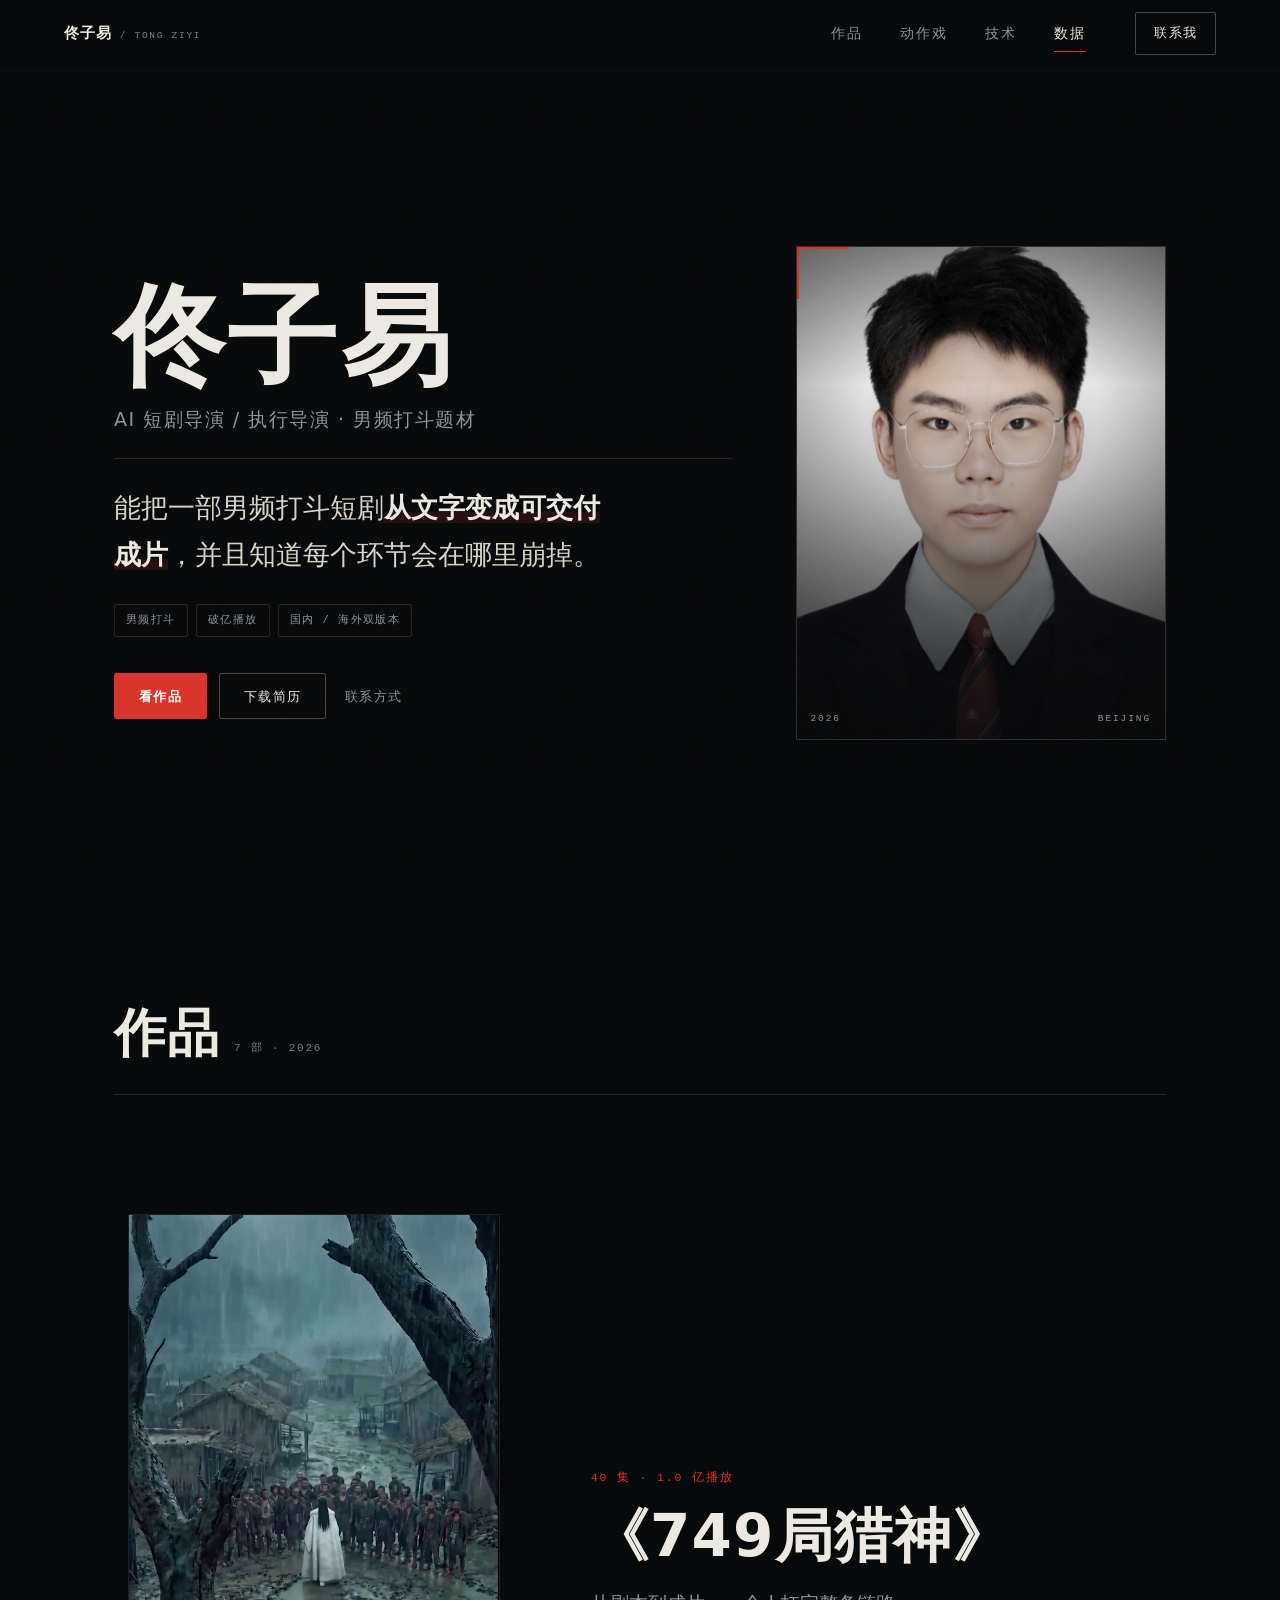
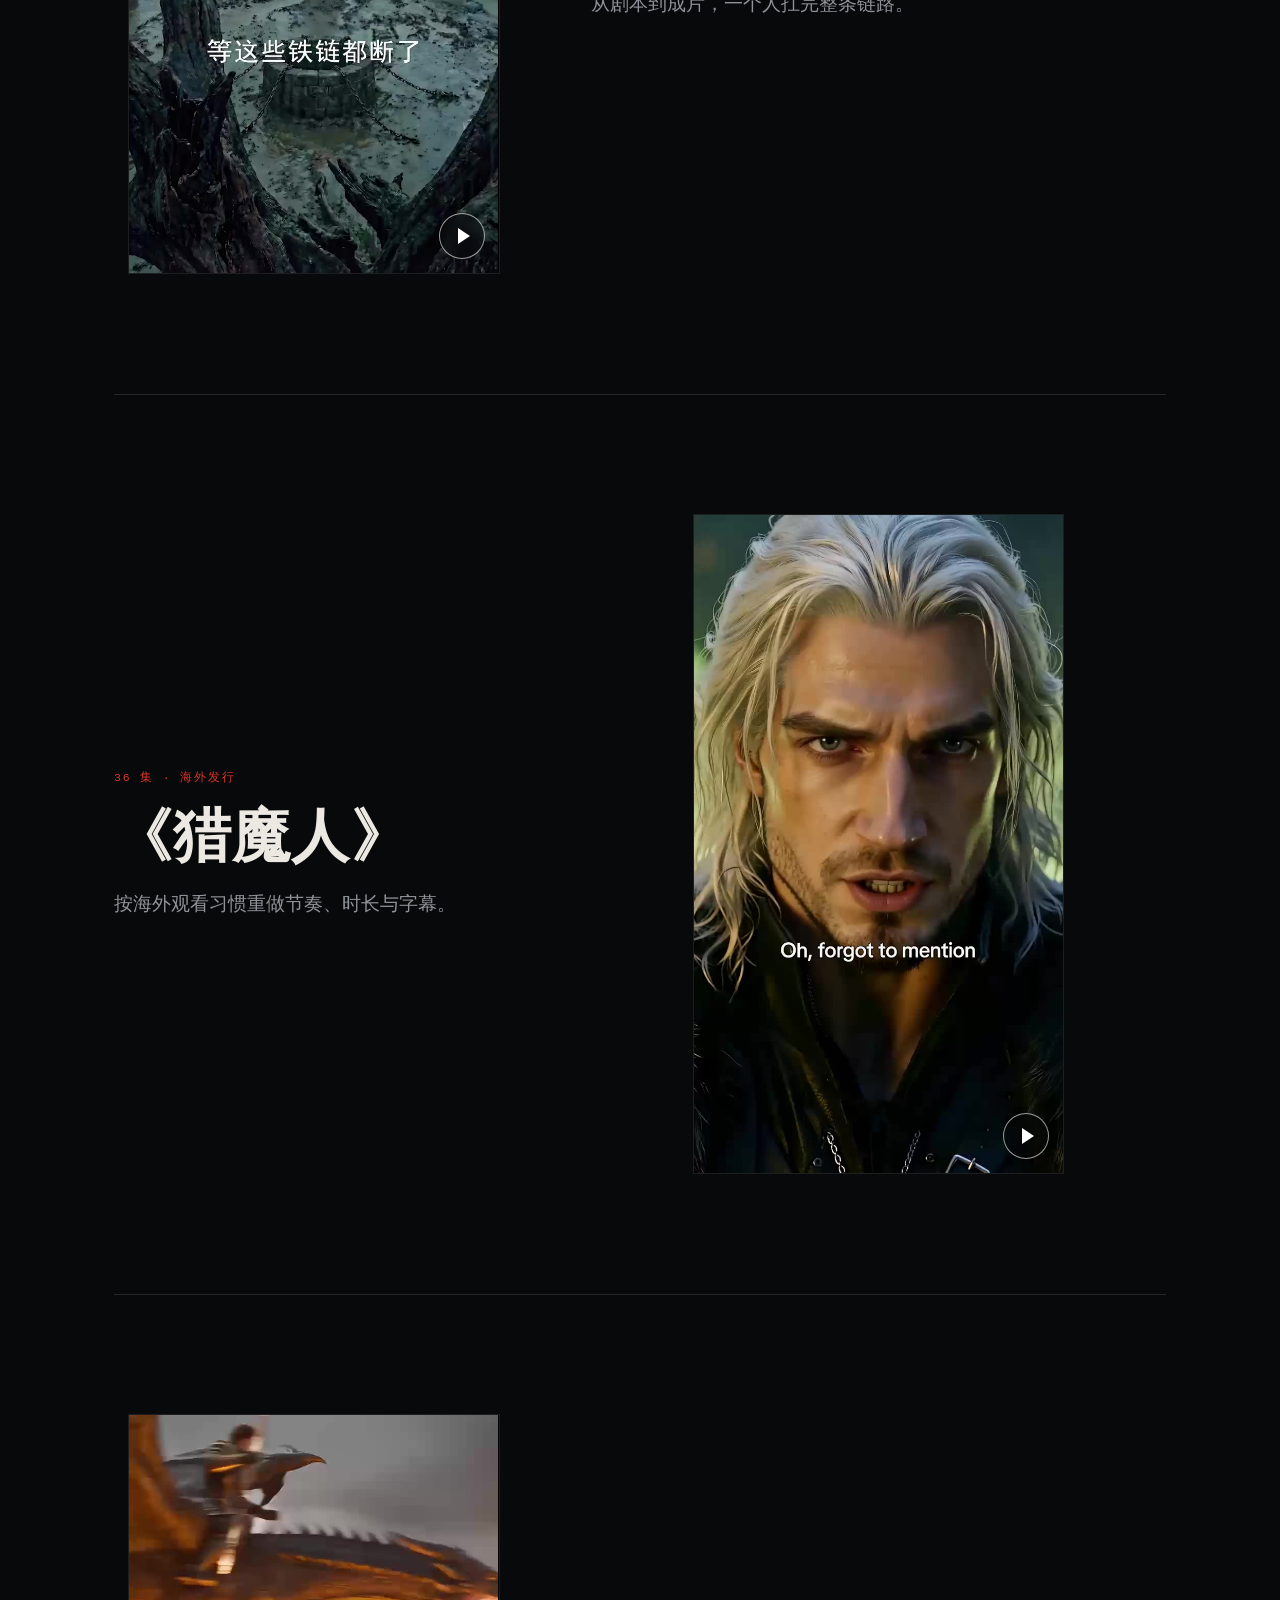
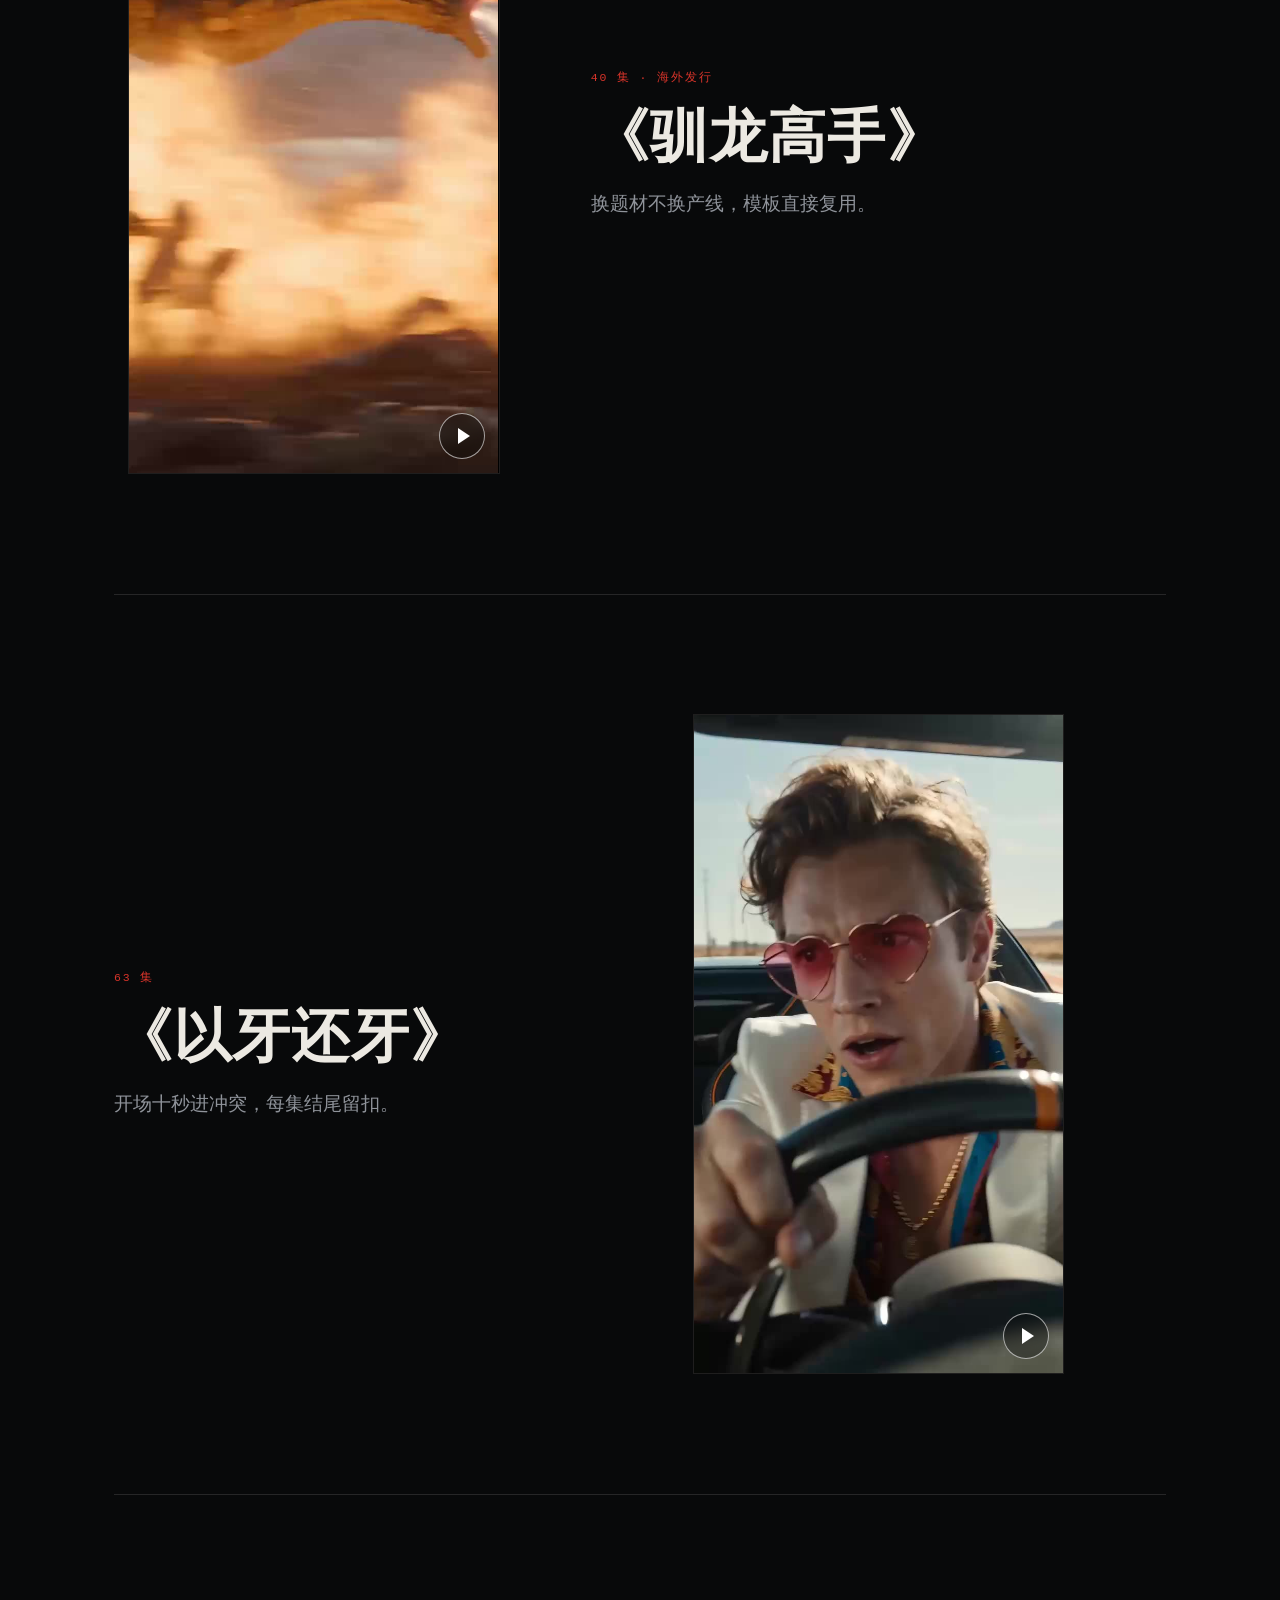
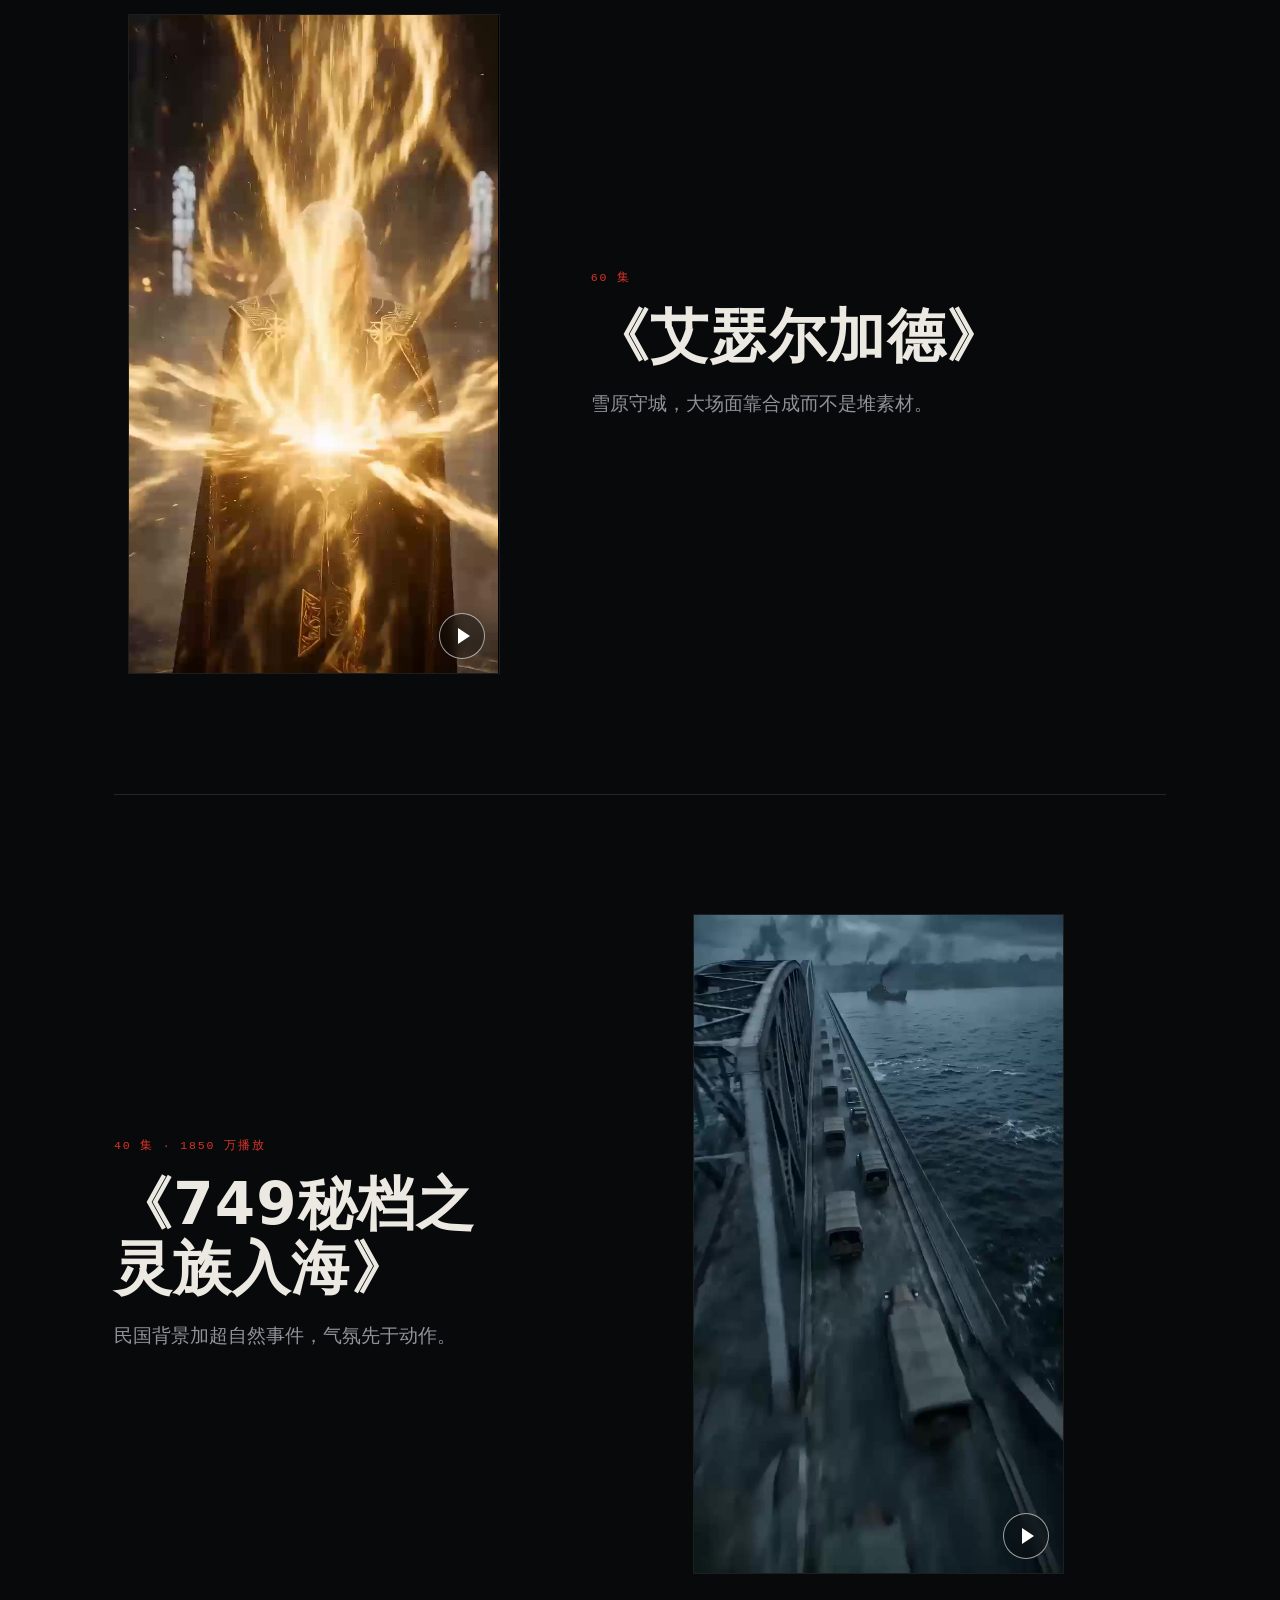
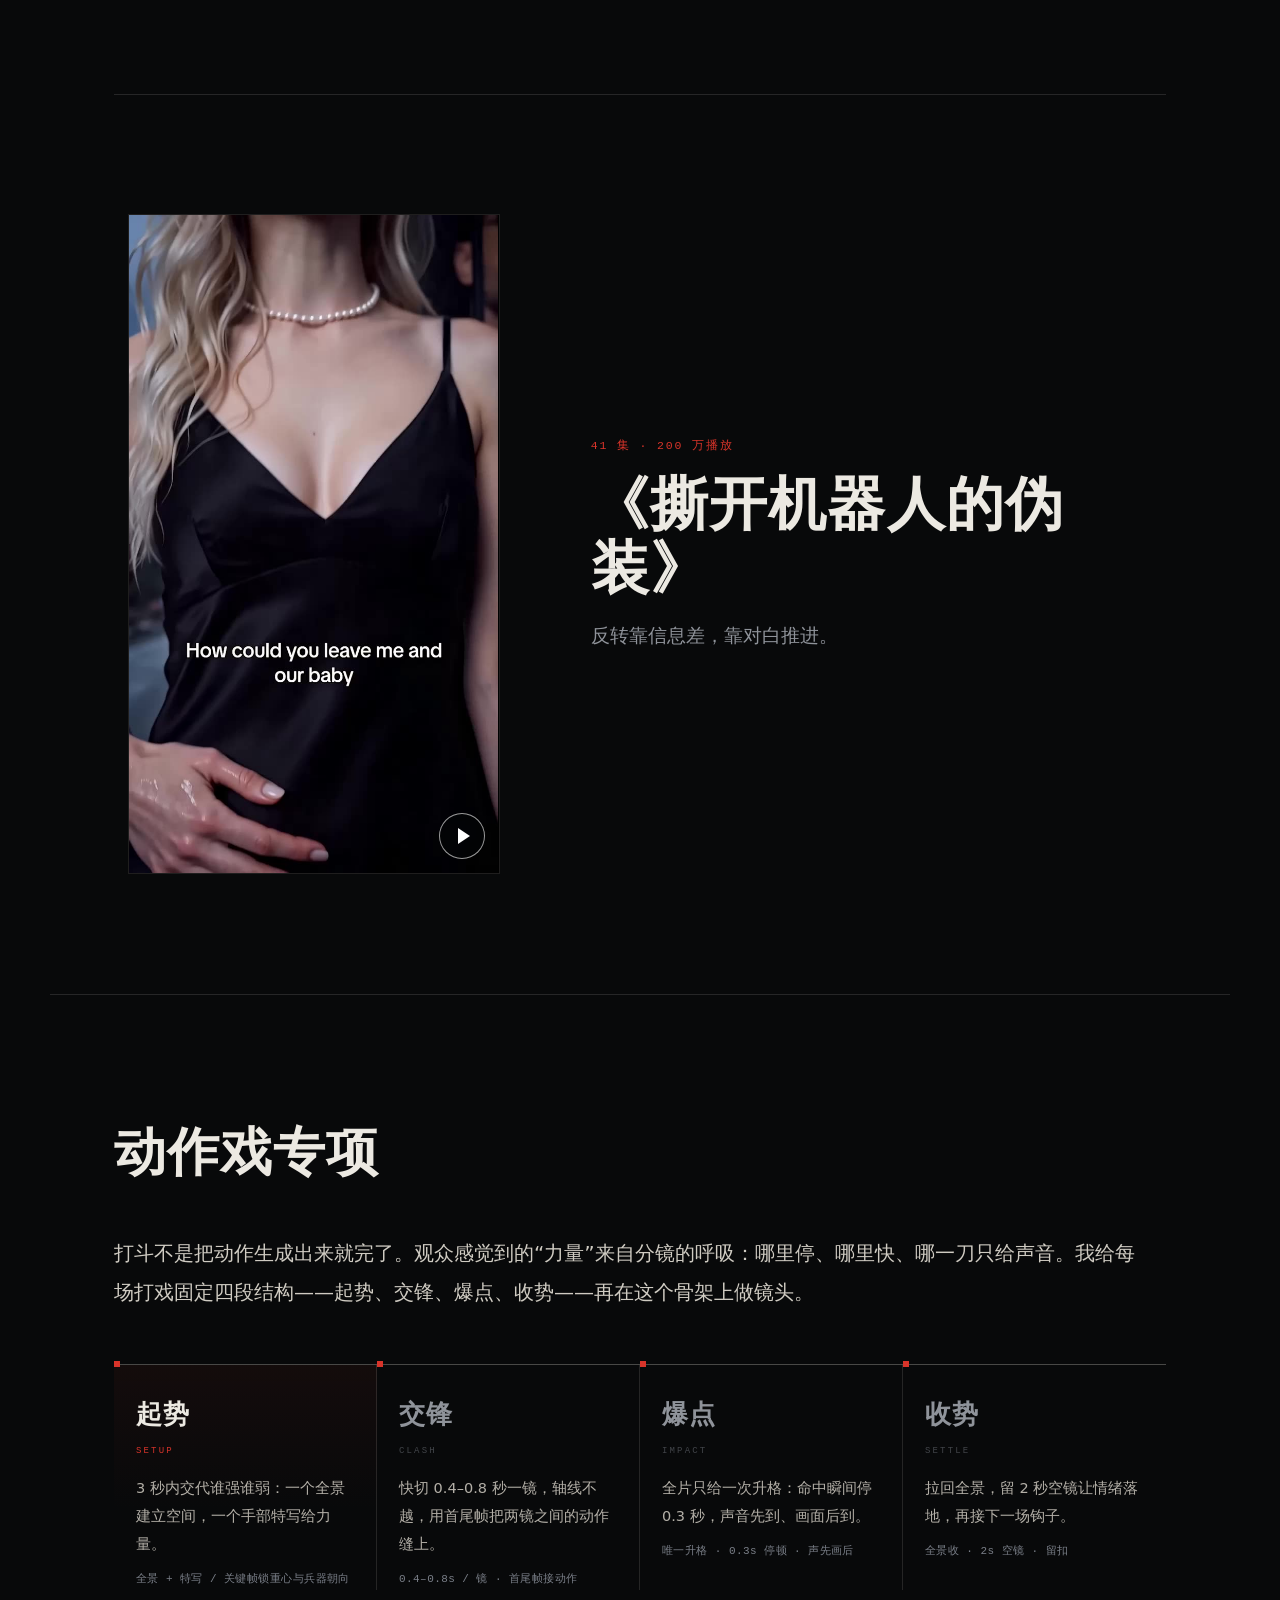
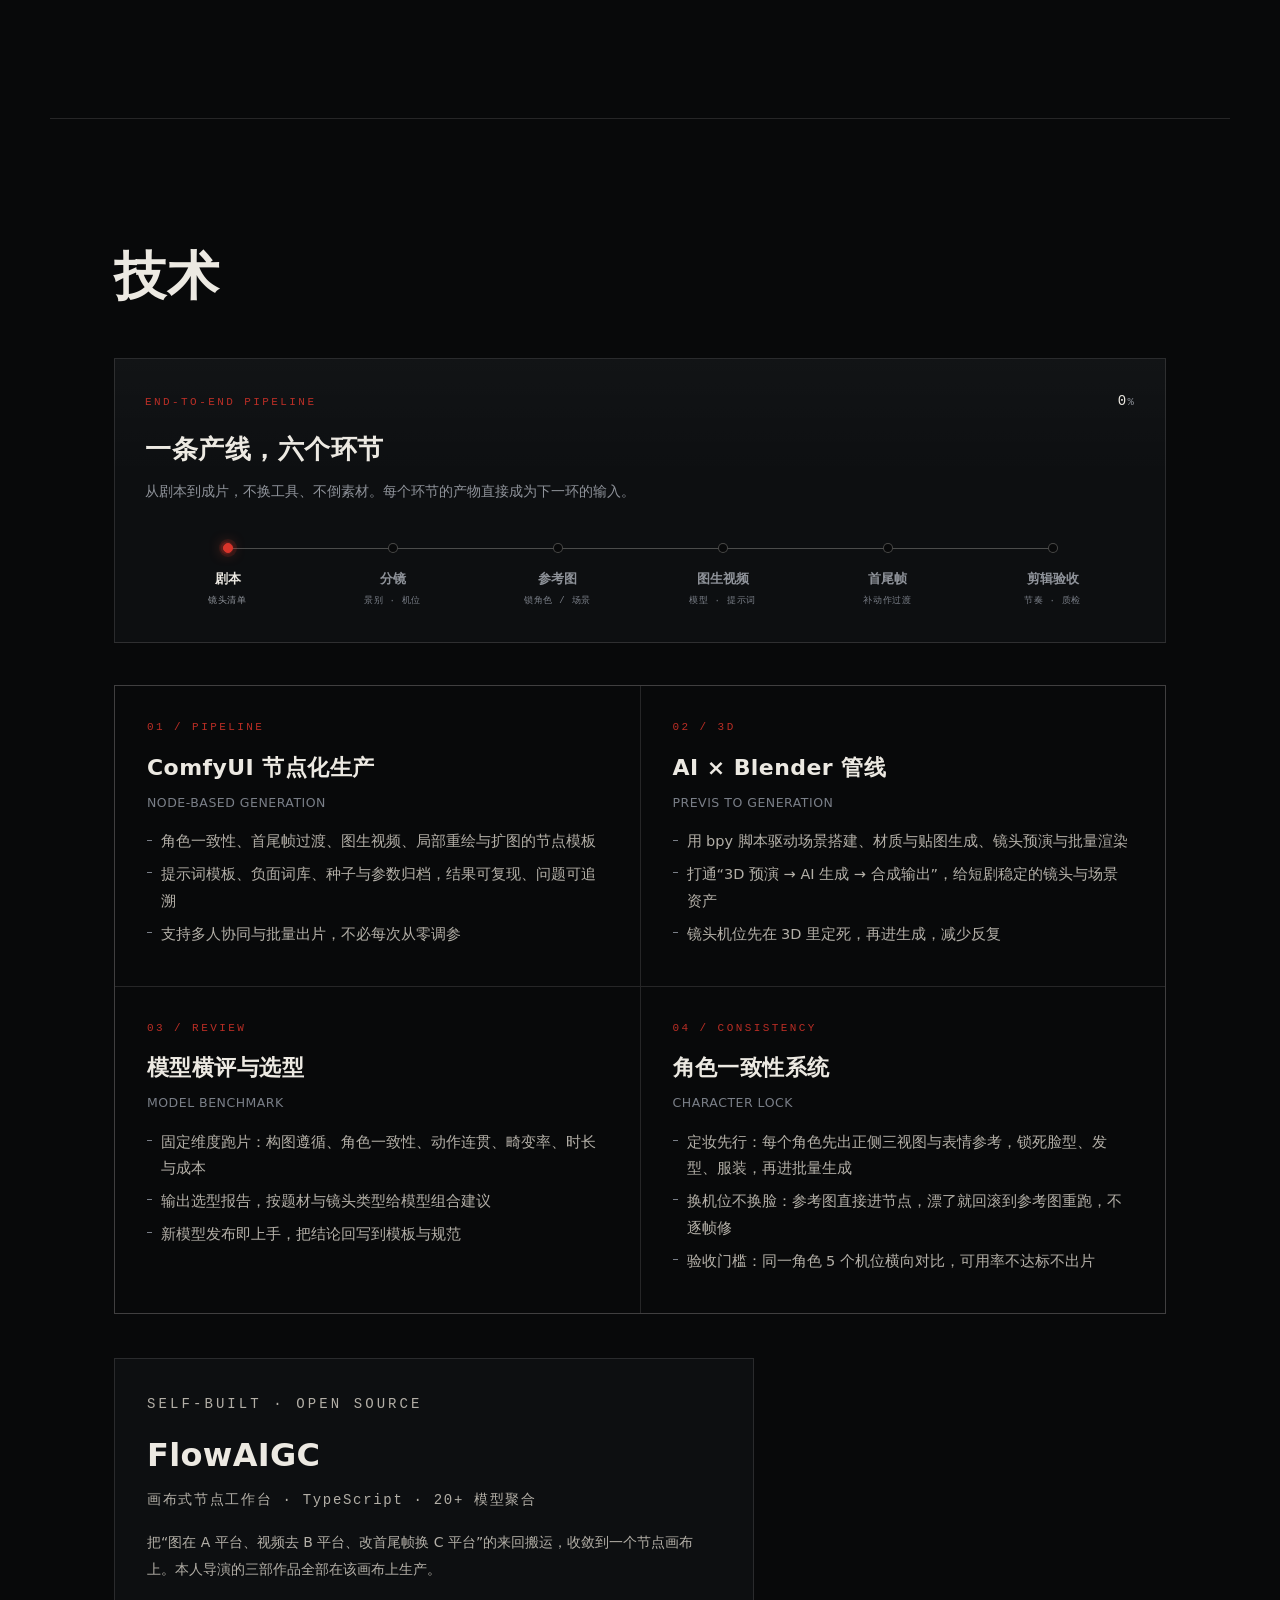
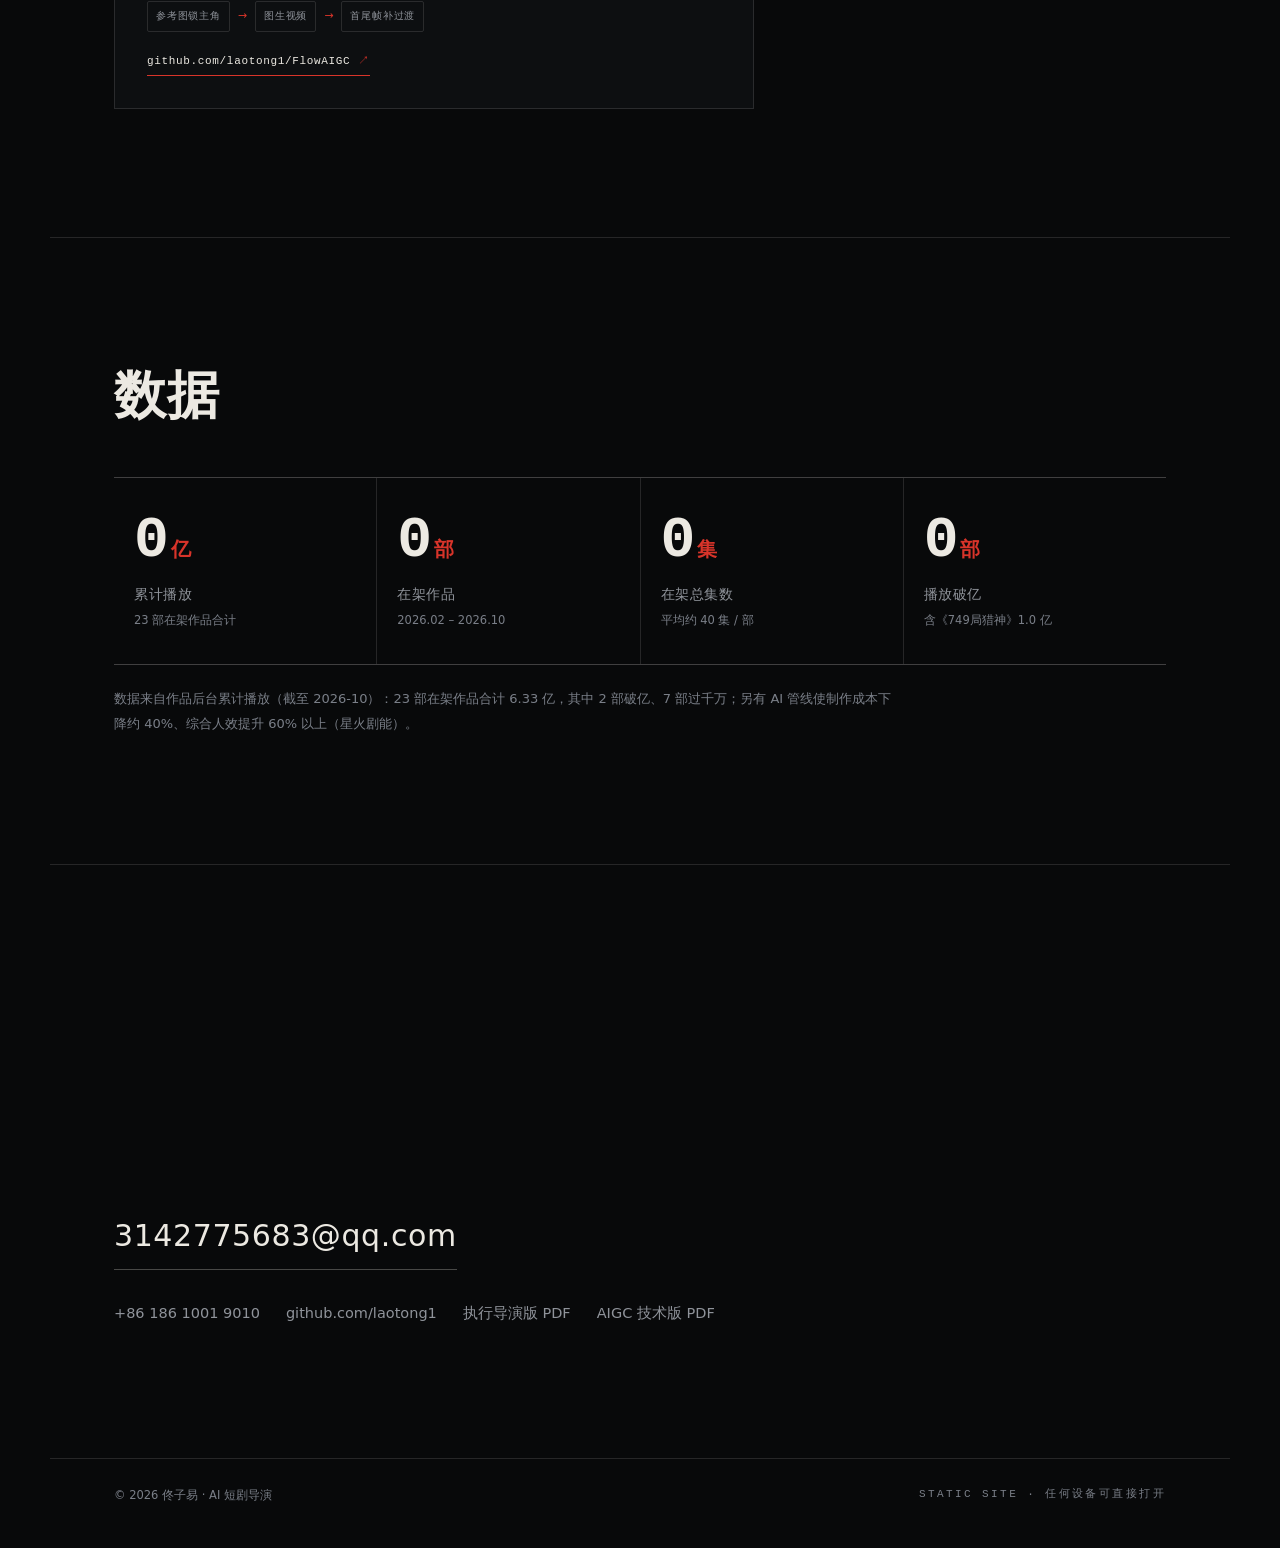
==== index.html @ 8f7dde88 "design: 作品改为一屏一段（进入才播预览），去掉编号/英文标/横评表" ====
<!doctype html>
<html lang="zh-CN">
<head>
<meta charset="utf-8">
<meta name="viewport" content="width=device-width, initial-scale=1">
<title>佟子易 · AI 短剧导演｜《749局猎神》破亿</title>
<meta name="description" content="佟子易，AI 短剧导演 / 执行导演。导演作品《749局猎神》累计播放 1.0 亿+，在架 7 部短剧；从剧本拆解、分镜设计到成片交付全流程独立负责，国内与海外双版本并行。">
<meta name="author" content="佟子易">
<meta name="theme-color" content="#08090a">
<!-- 部署后把下面两条的域名换成你的真实网址，微信/飞书里转发才会有缩略图 -->
<meta property="og:type" content="website">
<meta property="og:title" content="佟子易 · AI 短剧导演｜《749局猎神》破亿">
<meta property="og:description" content="男频打斗 AI 短剧，从文字到可交付成片的全流程导演。单部累计播放 1.0 亿+。">
<meta property="og:image" content="assets/img/portrait.jpg">
<link rel="icon" href="data:image/svg+xml,%3Csvg xmlns='http://www.w3.org/2000/svg' viewBox='0 0 64 64'%3E%3Crect width='64' height='64' fill='%2308090a'/%3E%3Crect x='6.5' y='6.5' width='51' height='51' fill='none' stroke='%23d8342a' stroke-width='2'/%3E%3Ctext x='32' y='44' font-family='sans-serif' font-size='30' font-weight='700' fill='%23ece9e2' text-anchor='middle'%3E佟%3C/text%3E%3C/svg%3E">
<script>
/* 先标记 js / motion：CSS 据此决定初始隐藏，避免首帧闪一下再收起。
   3 秒兜底：如果主脚本异常，移除标记让内容直接可见，绝不白屏。 */
(function () {
  var d = document.documentElement;
  d.classList.add("js");
  if (!window.matchMedia("(prefers-reduced-motion: reduce)").matches) d.classList.add("motion");
  setTimeout(function () {
    if (!window.__PORTFOLIO_READY) d.classList.remove("js", "motion");
  }, 3000);
})();
</script>
<link rel="stylesheet" href="assets/css/style.css">
</head>
<body>
<a class="skip" href="#works">跳到作品</a>
<div class="grain" aria-hidden="true"></div>
<div class="scrollbar" id="scrollbar" aria-hidden="true"></div>

<header class="nav" id="nav">
  <a class="brand" href="#top"><b>佟子易</b><span>/ TONG ZIYI</span></a>
  <nav class="nav-links" aria-label="主导航">
    <a href="#works">作品</a>
    <a href="#action">动作戏</a>
    <a href="#tech">技术</a>
    <a href="#numbers">数据</a>
  </nav>
  <a class="nav-cta" href="#contact">联系我</a>
</header>

<main id="top">

  <!-- ================= 01 HERO ================= -->
  <section class="hero">
    <div class="hero-inner">
      <div class="hero-copy">
        <h1 class="hero-name" data-reveal="chars">佟子易</h1>
        <p class="hero-role" data-reveal id="heroRole">AI 短剧导演 / 执行导演</p>
        <p class="hero-tag" data-reveal id="heroTagline"></p>
        <div class="hero-meta" id="heroMeta" data-reveal></div>
        <div class="hero-actions" data-reveal>
          <a class="btn btn-primary" href="#works">看作品</a>
          <a class="btn" id="resumeBtn" href="#" download>下载简历</a>
          <a class="btn btn-ghost" href="#contact">联系方式</a>
        </div>
      </div>
      <figure class="hero-portrait" data-reveal>
        <img src="assets/img/portrait.jpg" alt="佟子易 肖像" width="1730" height="2423" fetchpriority="high" decoding="async">
        <figcaption class="portrait-cap"><span>2026</span><span>BEIJING</span></figcaption>
      </figure>
    </div>
  </section>

  <!-- ================= 02 代表作 ================= -->
  <section class="works" id="works">
    <div class="works-head">
      <h2>作品</h2>
      <span>7 部 · 2026</span>
    </div>
    <div id="worksList"></div>
  </section>

  <!-- ================= 03 动作戏 ================= -->
  <section class="sec" id="action">
    <div class="sec-head" data-reveal>
      <h2>动作戏专项</h2>
    </div>
    <p class="lead" id="actionIntro" data-reveal></p>
    <div class="timeline" id="actionSteps"></div>
  </section>

  <!-- ================= 04 技术 ================= -->
  <section class="sec" id="tech">
    <div class="sec-head" data-reveal>
      <h2>技术</h2>
    </div>

    <!-- 产线：滚动驱动的六个环节 -->
    <div class="pipe" id="pipe" data-reveal>
      <div class="pipe-top">
        <p class="mono-label" id="pipeLabel">END-TO-END PIPELINE</p>
        <p class="pipe-readout" aria-hidden="true"><span id="pipeReadout">0</span>%</p>
      </div>
      <h3 class="pipe-title" id="pipeTitle"></h3>
      <p class="pipe-desc" id="pipeDesc"></p>
      <div class="pipe-track">
        <div class="pipe-rail" aria-hidden="true">
          <span class="pipe-fill" id="pipeFill"></span>
          <span class="pipe-head" id="pipeHead"></span>
        </div>
        <ol class="pipe-nodes" id="pipeNodes"></ol>
      </div>
    </div>

    <div class="tech-grid" id="techGrid"></div>

    <div class="tech-extra">
      <article class="flow-card" id="flowCard" data-reveal>
        <p class="mono-label">SELF-BUILT · OPEN SOURCE</p>
        <h3>FlowAIGC</h3>
        <p class="flow-sub">画布式节点工作台 · TypeScript · 20+ 模型聚合</p>
        <p>把“图在 A 平台、视频去 B 平台、改首尾帧换 C 平台”的来回搬运，收敛到一个节点画布上。本人导演的三部作品全部在该画布上生产。</p>
        <p class="flow-path"><span>参考图锁主角</span><i>→</i><span>图生视频</span><i>→</i><span>首尾帧补过渡</span></p>
        <a class="flow-link" id="flowLink" href="https://github.com/laotong1/FlowAIGC" target="_blank" rel="noopener">github.com/laotong1/FlowAIGC <span>↗</span></a>
      </article>

    </div>
  </section>

  <!-- ================= 05 数据 ================= -->
  <section class="sec sec-stats" id="numbers">
    <div class="sec-head" data-reveal>
      <h2>数据</h2>
    </div>
    <div class="stats" id="stats"></div>
    <p class="note" id="statsNote" data-reveal></p>
  </section>

  <!-- ================= 06 联系 ================= -->
  <section class="sec contact" id="contact">
    <h2 class="contact-h" data-reveal="clip">下一部戏，<br>从一条消息开始。</h2>
    <a class="mail" id="mailLink" href="#" data-reveal></a>
    <div class="contact-links" id="contactLinks" data-reveal></div>
  </section>
</main>

<footer class="footer">
  <p>© 2026 佟子易 · AI 短剧导演</p>
  <p class="mono-label">STATIC SITE · 任何设备可直接打开</p>
</footer>

<button class="to-top" id="toTop" type="button" aria-label="回到顶部">
  <svg viewBox="0 0 24 24" width="16" height="16" aria-hidden="true"><path d="M12 19V5M5 12l7-7 7 7" fill="none" stroke="currentColor" stroke-width="1.6" stroke-linecap="square"/></svg>
</button>

<div class="lightbox" id="lightbox" hidden role="dialog" aria-modal="true" aria-label="作品剧照">
  <button class="lb-close" id="lbClose" aria-label="关闭">✕</button>
  <figure><img id="lbImg" alt=""><figcaption id="lbCap"></figcaption></figure>
</div>

<div class="toast" id="toast" role="status" aria-live="polite"></div>

<noscript><p class="noscript">请开启 JavaScript 查看完整作品集，或直接下载简历：<a href="assets/pdf/resume-director.pdf">执行导演版</a> · <a href="assets/pdf/resume-aigc.pdf">AIGC 技术版</a></p></noscript>

<script src="assets/js/content.js"></script>
<script src="assets/js/main.js"></script>
<script src="assets/js/motion.js"></script>
</body>
</html>
---- assets/css/style.css ----
/* =========================================================
/* 佟子易 · 作品集 · 纯静态：无外部字体与脚本请求 */

:root{
  --bg:#08090a;
  --bg2:#0d0f11;
  --panel:#111316;
  --fg:#ece9e2;
  --muted:#8f939a;
  --dim:#7a7f88;
  --red:#d8342a;
  --red-soft:rgba(216,52,42,.14);
  --line:rgba(236,233,226,.13);
  --line-strong:rgba(236,233,226,.28);
  --maxw:1180px;
  --pad:clamp(20px,5vw,64px);
  --navh:68px;
  --font:"PingFang SC","Hiragino Sans GB","Microsoft YaHei UI","Microsoft YaHei","Noto Sans SC",system-ui,-apple-system,"Segoe UI",sans-serif;
  --mono:"SF Mono",ui-monospace,"JetBrains Mono","Cascadia Mono",Consolas,monospace;
  --ease:cubic-bezier(.22,.68,.18,1);
}

*,*::before,*::after{box-sizing:border-box}
html{scroll-behavior:smooth;-webkit-text-size-adjust:100%}
body{
  margin:0;background:var(--bg);color:var(--fg);
  font-family:var(--font);font-size:16px;line-height:1.75;
  -webkit-font-smoothing:antialiased;overflow-x:hidden;
}
img{max-width:100%;display:block}
a{color:inherit;text-decoration:none}
h1,h2,h3,p,figure,blockquote{margin:0}
ul,ol{margin:0;padding:0;list-style:none}
::selection{background:var(--red);color:#fff}
:focus-visible{outline:2px solid var(--red);outline-offset:3px}

.skip{position:absolute;left:-9999px;top:0;background:var(--red);color:#fff;padding:10px 16px;z-index:200}
.skip:focus{left:8px;top:8px}
main [id]{scroll-margin-top:calc(var(--navh) + 18px)}

.mono-label{
  font-family:var(--mono);font-size:10.5px;letter-spacing:.22em;
  text-transform:uppercase;color:var(--dim);
}

/* 胶片颗粒 */
.grain{
  position:fixed;inset:0;z-index:1;pointer-events:none;opacity:.045;
  background-image:url("data:image/svg+xml,%3Csvg xmlns='http://www.w3.org/2000/svg' width='160' height='160'%3E%3Cfilter id='n'%3E%3CfeTurbulence type='fractalNoise' baseFrequency='.9' numOctaves='3'/%3E%3C/filter%3E%3Crect width='160' height='160' filter='url(%23n)'/%3E%3C/svg%3E");
  mix-blend-mode:overlay;
}

/* ================= NAV ================= */
.nav{
  position:fixed;top:0;left:0;right:0;height:var(--navh);z-index:60;
  display:flex;align-items:center;gap:24px;
  padding:0 var(--pad);
  background:rgba(8,9,10,.72);
  -webkit-backdrop-filter:blur(14px) saturate(140%);
  backdrop-filter:blur(14px) saturate(140%);
  border-bottom:1px solid transparent;transition:border-color .3s
}
.nav.is-scrolled{border-bottom-color:var(--line)}
.brand{display:flex;align-items:baseline;gap:8px;font-size:15px;letter-spacing:.06em}
.brand b{font-weight:700}
.brand span{font-family:var(--mono);font-size:9.5px;letter-spacing:.18em;color:var(--dim)}
.nav-links{display:flex;gap:clamp(16px,3vw,38px);margin-left:auto}
.nav-links a{font-size:13px;letter-spacing:.12em;color:var(--muted);position:relative;padding:6px 0;transition:color .25s}
.nav-links a::after{content:"";position:absolute;left:0;right:0;bottom:0;height:1px;background:var(--red);transform:scaleX(0);transform-origin:left;transition:transform .35s var(--ease)}
.nav-links a:hover,.nav-links a.is-active{color:var(--fg)}
.nav-links a:hover::after,.nav-links a.is-active::after{transform:scaleX(1)}
.nav-cta{
  margin-left:clamp(8px,2vw,28px);font-size:12.5px;letter-spacing:.1em;
  border:1px solid var(--line-strong);padding:9px 18px;border-radius:2px;
  transition:background .25s,border-color .25s,color .25s
}
.nav-cta:hover{background:var(--red);border-color:var(--red);color:#fff}

/* ================= HERO ================= */
.hero{
  min-height:100svh;padding-top:var(--navh);
  display:flex;flex-direction:column;justify-content:space-between;
  position:relative
}
.hero-inner{
  width:100%;max-width:var(--maxw);margin:0 auto;
  padding:clamp(40px,7vh,80px) var(--pad) clamp(28px,5vh,48px);
  flex:1;display:grid;align-content:center;
  grid-template-columns:1.25fr .75fr;
  gap:clamp(32px,5vw,72px);align-items:center
}
.eyebrow{
  display:flex;align-items:center;gap:10px;
  font-family:var(--mono);font-size:10.5px;letter-spacing:.24em;
  color:var(--muted);text-transform:uppercase
}
.dot{width:6px;height:6px;background:var(--red);display:inline-block;flex:none}
.hero-name{
  font-size:clamp(54px,8.6vw,112px);line-height:.94;font-weight:800;
  letter-spacing:.03em;margin:18px 0 14px
}
.hero-role{
  font-size:clamp(15px,1.5vw,19px);letter-spacing:.08em;color:var(--muted);
  padding-bottom:22px;border-bottom:1px solid var(--line);max-width:34em
}
.hero-tag{
  font-size:clamp(19px,2.15vw,27px);line-height:1.72;color:#d7d3ca;
  margin-top:26px;max-width:23em;font-weight:400
}
.hero-tag b{color:var(--fg);font-weight:700;box-shadow:inset 0 -.42em 0 var(--red-soft)}
.hero-meta{display:flex;flex-wrap:wrap;gap:8px;margin-top:26px}
.hero-meta span{
  font-family:var(--mono);font-size:10.5px;letter-spacing:.14em;
  border:1px solid var(--line);padding:6px 11px;color:var(--muted);border-radius:2px
}
.hero-actions{display:flex;flex-wrap:wrap;gap:12px;margin-top:36px}

.btn{
  display:inline-flex;align-items:center;justify-content:center;
  height:46px;padding:0 24px;border-radius:2px;
  border:1px solid var(--line-strong);font-size:13px;letter-spacing:.1em;
  transition:transform .25s var(--ease),background .25s,border-color .25s,color .25s
}
.btn:hover{transform:translateY(-2px);border-color:var(--fg)}
.btn-primary{background:var(--red);border-color:var(--red);color:#fff;font-weight:600}
.btn-primary:hover{background:#e8412f;border-color:#e8412f}
.btn-ghost{border-color:transparent;color:var(--muted);padding:0 6px}
.btn-ghost:hover{color:var(--fg)}

.hero-portrait{
  position:relative;border:1px solid var(--line);
  aspect-ratio:3/4;overflow:hidden;background:var(--panel)
}
.hero-portrait img{
  width:100%;height:100%;object-fit:cover;
  filter:contrast(1.05) saturate(.62) brightness(.9);
  transition:filter .6s var(--ease),transform .8s var(--ease)
}
.hero-portrait:hover img{filter:contrast(1.02) saturate(.75) brightness(.98);transform:scale(1.03)}
.hero-portrait::after{
  content:"";position:absolute;inset:0;pointer-events:none;
  background:
    radial-gradient(115% 85% at 50% 34%,rgba(8,9,10,0) 28%,rgba(8,9,10,.55) 72%,rgba(8,9,10,.95) 100%),
    linear-gradient(180deg,rgba(8,9,10,.35),transparent 28%,rgba(8,9,10,.7))
}
.hero-portrait::before{
  content:"";position:absolute;left:0;top:0;width:52px;height:52px;z-index:2;
  border-top:2px solid var(--red);border-left:2px solid var(--red)
}
.portrait-cap{
  position:absolute;left:0;right:0;bottom:0;z-index:2;
  display:flex;justify-content:space-between;
  font-family:var(--mono);font-size:9.5px;letter-spacing:.2em;color:var(--muted);
  padding:12px 14px
}

.hero-strip{
  margin-top:clamp(40px,7vh,72px);border-top:1px solid var(--line);border-bottom:1px solid var(--line);
  overflow:hidden;padding:14px 0;
  mask-image:linear-gradient(90deg,transparent,#000 8%,#000 92%,transparent);
  -webkit-mask-image:linear-gradient(90deg,transparent,#000 8%,#000 92%,transparent)
}
.strip-track{display:flex;gap:44px;width:max-content;animation:marquee 42s linear infinite}
.hero-strip:hover .strip-track{animation-play-state:paused}
.strip-track span{
  font-family:var(--mono);font-size:11px;letter-spacing:.2em;color:var(--dim);
  white-space:nowrap;display:flex;align-items:center;gap:44px
}
.strip-track span::after{content:"";width:4px;height:4px;background:var(--red);opacity:.7}
@keyframes marquee{to{transform:translateX(-50%)}}

/* ================= SECTION ================= */
.sec{
  max-width:var(--maxw);margin:0 auto;
  padding:clamp(72px,10vw,132px) var(--pad);
  border-top:1px solid var(--line)
}
.sec-head{
  display:grid;grid-template-columns:76px minmax(0,1fr) minmax(0,330px);
  gap:clamp(16px,3vw,36px);align-items:start;margin-bottom:clamp(40px,6vw,64px)
}
.sec-num{
  font-family:var(--mono);font-size:12px;letter-spacing:.1em;color:var(--red);
  padding-top:14px;position:relative
}
.sec-title h2{
  font-size:clamp(30px,4.3vw,52px);line-height:1.15;font-weight:800;letter-spacing:.02em
}
.sec-en{
  font-family:var(--mono);font-size:10px;letter-spacing:.3em;color:var(--dim);
  margin-top:10px
}
.sec-desc{font-size:13.5px;line-height:1.95;color:var(--muted);padding-top:12px;border-left:1px solid var(--line);padding-left:18px}

.lead{font-size:clamp(16px,1.7vw,19px);line-height:1.95;color:#cfcbc2;max-width:52em;margin-bottom:clamp(32px,5vw,52px)}

/* ================= WORKS ================= */
.work{
  display:grid;
  grid-template-columns:1.12fr .88fr;
  grid-template-areas:"media head" "media body";
  grid-template-rows:auto 1fr;
  column-gap:clamp(24px,4vw,54px);
  align-items:start;
  padding:clamp(32px,4.5vw,52px) 0;border-bottom:1px solid var(--line)
}
.work:first-child{padding-top:0}
.work:last-child{border-bottom:0;padding-bottom:0}
.work--flip{grid-template-areas:"head media" "body media"}
.work-head{grid-area:head;min-width:0;margin-bottom:18px}
.work-media{grid-area:media;min-width:0}
.work-body{grid-area:body;min-width:0}

/* 竖屏短剧：窄栏放视频，另一栏放文字 */
.work--portrait{grid-template-columns:minmax(0,360px) minmax(0,1fr);column-gap:clamp(22px,3.4vw,46px)}
.work--portrait.work--flip{grid-template-columns:minmax(0,1fr) minmax(0,360px)}
.work--portrait .work-body{max-width:600px}

.work-media{min-width:0}
.media{
  position:relative;aspect-ratio:16/9;background:var(--bg2);
  border:1px solid var(--line);overflow:hidden
}
.media--portrait{aspect-ratio:9/16;background:#000}
.media iframe,.media video{position:absolute;inset:0;width:100%;height:100%;border:0;object-fit:cover}
.media img{width:100%;height:100%;object-fit:cover}
.sound-toggle{
  position:absolute;right:10px;top:10px;z-index:6;
  display:inline-flex;align-items:center;gap:6px;
  font-family:var(--mono);font-size:10px;letter-spacing:.1em;
  background:rgba(8,9,10,.74);border:1px solid rgba(255,255,255,.34);
  color:#fff;padding:7px 10px;border-radius:2px;cursor:pointer;
  -webkit-backdrop-filter:blur(6px);backdrop-filter:blur(6px);
  transition:background .25s,border-color .25s
}
.sound-toggle:hover{background:var(--red);border-color:var(--red)}
.sound-toggle span{margin-right:4px}
.slot{
  position:absolute;inset:0;display:grid;place-items:center;text-align:center;
  background:
    repeating-linear-gradient(135deg,rgba(255,255,255,.016) 0 2px,transparent 2px 9px),
    radial-gradient(120% 120% at 50% 0%,#16191d,#0b0d0f);
  padding:16px
}
.slot i{
  position:absolute;width:14px;height:14px;border:1px solid var(--line-strong)
}
.slot i:nth-child(1){left:10px;top:10px;border-right:0;border-bottom:0}
.slot i:nth-child(2){right:10px;top:10px;border-left:0;border-bottom:0}
.slot i:nth-child(3){left:10px;bottom:10px;border-right:0;border-top:0}
.slot i:nth-child(4){right:10px;bottom:10px;border-left:0;border-top:0}
.slot span{
  font-family:var(--mono);font-size:10px;letter-spacing:.2em;color:var(--dim);
  text-transform:uppercase;line-height:1.7
}
/* 视频占位：文字放左下角，中间留给播放键 */
.slot--media{place-items:end start;padding:14px 16px}
.slot--media span{text-align:left}
.media-tag{
  position:absolute;left:0;top:0;z-index:3;
  font-family:var(--mono);font-size:9.5px;letter-spacing:.16em;
  background:var(--red);color:#fff;padding:5px 10px
}
.play{
  position:absolute;inset:0;z-index:4;width:100%;height:100%;
  background:transparent;border:0;cursor:pointer;
  display:grid;place-items:center;transition:background .3s
}
.play:hover{background:rgba(0,0,0,.22)}
.play-ring{
  width:66px;height:66px;border-radius:50%;
  border:1px solid rgba(255,255,255,.6);
  display:grid;place-items:center;
  background:rgba(8,9,10,.34);-webkit-backdrop-filter:blur(6px);backdrop-filter:blur(6px);
  transition:transform .35s var(--ease),border-color .3s,background .3s
}
.play:hover .play-ring{transform:scale(1.08);border-color:#fff;background:var(--red)}
.play-ring::after{
  content:"";width:0;height:0;margin-left:4px;
  border-left:14px solid #fff;border-top:9px solid transparent;border-bottom:9px solid transparent
}
.play-hint{
  position:absolute;bottom:0;left:0;right:0;z-index:4;
  font-family:var(--mono);font-size:9.5px;letter-spacing:.14em;color:var(--dim);
  padding:10px 12px;text-align:right;pointer-events:none
}

.still-row{display:grid;grid-template-columns:repeat(3,1fr);gap:9px;margin-top:9px}
.still-row--portrait .still-frame{aspect-ratio:9/16}
.still{cursor:default;min-width:0}
.still.is-clickable{cursor:zoom-in}
.still-frame{
  aspect-ratio:4/3;border:1px solid var(--line);background:var(--bg2);
  position:relative;overflow:hidden
}
.still-frame img{width:100%;height:100%;object-fit:cover;transition:transform .5s var(--ease)}
.still:hover .still-frame img{transform:scale(1.05)}
.still-label{
  position:absolute;left:7px;bottom:6px;z-index:2;
  font-family:var(--mono);font-size:8.5px;letter-spacing:.12em;color:var(--muted);
  background:rgba(8,9,10,.66);padding:2px 5px
}
.still-cap{
  margin-top:7px;font-size:11.5px;line-height:1.55;color:var(--dim);
  display:-webkit-box;-webkit-line-clamp:2;-webkit-box-orient:vertical;
  overflow:hidden;word-break:break-word
}
.still-cap b{color:var(--muted);font-weight:600}

.work-body{min-width:0;padding-top:2px}
.tags{display:flex;flex-wrap:wrap;gap:6px;margin-bottom:16px}
.tags span{
  font-family:var(--mono);font-size:9.5px;letter-spacing:.14em;
  border:1px solid var(--line);color:var(--muted);padding:4px 8px;border-radius:2px
}
.work-title{font-size:clamp(24px,2.8vw,34px);line-height:1.3;font-weight:800;letter-spacing:.01em}
.work-sub{font-size:12.5px;color:var(--dim);margin-top:8px;letter-spacing:.06em}
.work-sub em{font-style:normal;color:var(--red)}
.work-highlight{
  display:inline-flex;align-items:center;gap:8px;margin-top:12px;
  font-family:var(--mono);font-size:11px;letter-spacing:.1em;color:var(--red)
}
.work-highlight i{
  width:6px;height:6px;background:var(--red);display:inline-block;
  box-shadow:0 0 10px rgba(216,52,42,.8);animation:pulse 2.4s var(--ease) infinite
}
@keyframes pulse{0%,100%{opacity:1}50%{opacity:.35}}
.meta-list{display:flex;flex-wrap:wrap;gap:6px 22px;margin:18px 0 0;padding:14px 0;border-top:1px solid var(--line);border-bottom:1px solid var(--line)}
.meta-list div{font-size:11.5px;color:var(--dim);letter-spacing:.04em}
.meta-list dt{display:inline;font-family:var(--mono);font-size:9.5px;letter-spacing:.16em;color:var(--dim);margin-right:7px}
.meta-list dd{display:inline;margin:0;color:var(--muted)}

.bullets{margin-top:18px}
.bullets li{
  position:relative;padding-left:16px;font-size:13.5px;line-height:1.9;color:#b9b5ad;
  margin-bottom:9px
}
.bullets li::before{content:"";position:absolute;left:0;top:.82em;width:7px;height:1px;background:var(--red)}

.work-link{
  display:inline-block;margin-top:16px;font-family:var(--mono);font-size:10.5px;
  letter-spacing:.12em;color:var(--fg);border-bottom:1px solid var(--red);padding-bottom:3px
}
.work-link:hover{color:var(--red)}

.breakdown{margin-top:20px;padding-top:16px;border-top:1px dashed var(--line)}.breakdown>p{font-family:var(--mono);font-size:9.5px;letter-spacing:.2em;color:var(--dim);margin-bottom:10px}
.breakdown ol{counter-reset:bd}
.breakdown li{
  counter-increment:bd;position:relative;padding-left:26px;
  font-size:12.5px;line-height:1.75;color:var(--muted);margin-bottom:6px
}
.breakdown li::before{
  content:counter(bd,decimal-leading-zero);position:absolute;left:0;top:0;
  font-family:var(--mono);font-size:9.5px;color:var(--red);letter-spacing:.06em
}

/* ================= TIMELINE ================= */
.timeline{display:grid;grid-template-columns:repeat(4,1fr);border-top:1px solid var(--line-strong)}
.step{padding:26px 22px 0;border-right:1px solid var(--line);position:relative;min-width:0}
.step:last-child{border-right:0}
.step::before{
  content:"";position:absolute;left:0;top:-3.5px;width:6px;height:6px;background:var(--red)
}
.step-k{font-size:clamp(20px,2.2vw,26px);font-weight:800;letter-spacing:.04em;display:block}
.step-en{font-family:var(--mono);font-size:9px;letter-spacing:.24em;color:var(--dim);display:block;margin:6px 0 14px}
.step-text{font-size:13px;line-height:1.95;color:#b3afa7}
.step-detail{margin-top:12px;font-family:var(--mono);font-size:10.5px;letter-spacing:.04em;color:var(--dim);line-height:1.8}

.quote{
  margin-top:clamp(40px,6vw,64px);padding:clamp(24px,3.4vw,36px) clamp(24px,3.4vw,44px);
  border-left:2px solid var(--red);background:linear-gradient(90deg,rgba(216,52,42,.07),transparent 70%);
  font-size:clamp(15px,1.7vw,18px);line-height:1.95;color:#cdc8be
}
.quote cite{display:block;margin-top:14px;font-family:var(--mono);font-size:9.5px;letter-spacing:.2em;color:var(--dim);font-style:normal}

/* ================= TECH ================= */
.tech-grid{display:grid;grid-template-columns:repeat(2,1fr);gap:1px;background:var(--line);border:1px solid var(--line)}
.tcard{background:var(--bg);padding:clamp(22px,2.8vw,32px);transition:background .35s}
.tcard:hover{background:var(--bg2)}
.tcard .mono-label{color:var(--red);opacity:.85}
.tcard h3{font-size:clamp(18px,2vw,22px);font-weight:700;margin:10px 0 4px;letter-spacing:.02em}
.tcard .tcard-sub{font-size:12px;color:var(--dim);margin-bottom:14px;letter-spacing:.04em}
.tcard ul li{position:relative;padding-left:14px;font-size:13px;line-height:1.85;color:#b3afa7;margin-bottom:6px}
.tcard ul li::before{content:"";position:absolute;left:0;top:.78em;width:5px;height:1px;background:var(--dim)}

.tech-extra{display:grid;grid-template-columns:.9fr 1.1fr;gap:clamp(20px,3vw,36px);margin-top:clamp(28px,4vw,44px);align-items:start}
.flow-card{border:1px solid var(--line);padding:clamp(22px,2.8vw,32px);background:var(--bg2)}
.flow-card h3{font-size:clamp(24px,2.8vw,32px);font-weight:800;letter-spacing:.01em;margin:10px 0 2px}
.flow-sub{font-family:var(--mono);font-size:10px;letter-spacing:.12em;color:var(--muted);margin-bottom:16px}
.flow-card>p{font-size:13px;line-height:1.9;color:#b3afa7}
.flow-path{display:flex;flex-wrap:wrap;align-items:center;gap:8px;margin-top:18px!important}
.flow-path span{font-family:var(--mono);font-size:10px;letter-spacing:.08em;border:1px solid var(--line);padding:5px 8px;color:var(--muted);border-radius:2px}
.flow-path i{color:var(--red);font-style:normal;font-size:11px}
.flow-link{
  display:inline-flex;align-items:center;gap:8px;margin-top:20px;
  font-family:var(--mono);font-size:11px;letter-spacing:.06em;color:var(--fg);
  border-bottom:1px solid var(--red);padding-bottom:4px
}
.flow-link span{color:var(--red);transition:transform .3s}
.flow-link:hover span{transform:translate(2px,-2px)}

.table-wrap{min-width:0}
.table-wrap .mono-label{margin-bottom:10px}
table.sop{width:100%;border-collapse:collapse;font-size:12.5px}
table.sop th{
  text-align:left;font-family:var(--mono);font-size:9.5px;font-weight:400;
  letter-spacing:.18em;color:var(--dim);padding:0 10px 9px 0;border-bottom:1px solid var(--line-strong);
  text-transform:uppercase
}
table.sop td{padding:12px 10px 12px 0;border-bottom:1px solid var(--line);color:var(--muted);line-height:1.7;vertical-align:top}
table.sop td:first-child{color:var(--fg);font-weight:600;white-space:nowrap}
table.sop tr:last-child td{border-bottom:0}
.table-note{margin-top:14px;font-size:11.5px;color:var(--dim);line-height:1.8}

/* ================= STATS ================= */
.sec-stats .stats{display:grid;grid-template-columns:repeat(4,1fr);gap:1px;background:var(--line);border-top:1px solid var(--line);border-bottom:1px solid var(--line)}
.stat{background:var(--bg);padding:clamp(22px,3vw,34px) clamp(12px,2vw,20px)}
.stat-v{display:flex;align-items:baseline;gap:3px;font-family:var(--mono);font-weight:700}
.stat-n{font-size:clamp(34px,5vw,58px);line-height:1;letter-spacing:-.02em;font-variant-numeric:tabular-nums}
.stat-a{font-size:clamp(15px,1.8vw,20px);color:var(--red)}
.stat-l{font-size:12.5px;color:var(--muted);margin-top:12px;letter-spacing:.04em}
.stat-s{font-size:10.5px;color:var(--dim);margin-top:5px;line-height:1.6}
.note{margin-top:22px;font-size:12px;color:var(--dim);line-height:1.9;max-width:60em}

/* ---- 作品索引 ---- */
.work-index{display:flex;flex-wrap:wrap;gap:8px;margin:-16px 0 clamp(26px,3.6vw,38px)}
.wchip{
  display:inline-flex;align-items:baseline;gap:8px;
  border:1px solid var(--line);padding:8px 12px;border-radius:2px;
  font-size:12.5px;color:var(--muted);letter-spacing:.02em;
  transition:color .25s,border-color .25s,background .25s
}
.wchip span{font-family:var(--mono);font-size:9px;letter-spacing:.1em;color:var(--red)}
.wchip:hover{color:var(--fg);border-color:var(--red);background:rgba(216,52,42,.08)}

/* ---- 回到顶部 ---- */
.to-top{
  position:fixed;right:clamp(14px,2.4vw,28px);bottom:clamp(14px,2.4vw,28px);z-index:70;
  width:44px;height:44px;display:grid;place-items:center;cursor:pointer;
  border:1px solid var(--line-strong);border-radius:2px;color:var(--fg);
  background:rgba(12,14,16,.82);
  -webkit-backdrop-filter:blur(8px);backdrop-filter:blur(8px);
  opacity:0;transform:translateY(10px);pointer-events:none;
  transition:opacity .3s var(--ease),transform .3s var(--ease),background .25s,border-color .25s
}
.to-top.is-on{opacity:1;transform:none;pointer-events:auto}
.to-top:hover{background:var(--red);border-color:var(--red)}

/* 标题断行更均匀（支持的浏览器才生效） */
.hero-tag,.sec-title h2,.work-title,.pipe-title,.contact-h{text-wrap:balance}

/* ================= CONTACT ================= */
.contact{padding-bottom:clamp(80px,10vw,140px)}
.contact-h{
  font-size:clamp(34px,5.6vw,68px);line-height:1.22;font-weight:800;
  letter-spacing:.02em;margin:18px 0 32px
}
.mail{
  display:inline-block;font-size:clamp(18px,2.6vw,30px);letter-spacing:.02em;
  border-bottom:1px solid var(--line-strong);padding-bottom:6px;
  transition:color .3s,border-color .3s
}
.mail:hover{color:var(--red);border-color:var(--red)}
.contact-grid{
  display:grid;grid-template-columns:repeat(4,1fr);gap:1px;background:var(--line);
  margin-top:clamp(36px,5vw,56px);border:1px solid var(--line)
}
.citem{background:var(--bg);padding:20px;transition:background .3s}
.citem:hover{background:var(--bg2)}
.citem .mono-label{display:block;margin-bottom:8px}
.citem a,.citem p{font-size:13.5px;color:#c8c4bb;word-break:break-all}
.citem a:hover{color:var(--red)}

/* ================= FOOTER ================= */
.footer{
  max-width:var(--maxw);margin:0 auto;padding:26px var(--pad) 40px;
  display:flex;justify-content:space-between;gap:16px;flex-wrap:wrap;
  border-top:1px solid var(--line);font-size:11.5px;color:var(--dim)
}

/* ================= LIGHTBOX / TOAST ================= */
.lightbox{
  position:fixed;inset:0;z-index:120;background:rgba(4,5,6,.94);
  display:grid;place-items:center;padding:clamp(16px,4vw,48px)
}
.lightbox[hidden]{display:none}
.lightbox figure{max-width:min(1100px,100%);max-height:100%;display:flex;flex-direction:column;gap:12px}
.lightbox img{max-width:100%;max-height:82vh;object-fit:contain;margin:0 auto;border:1px solid var(--line)}
.lightbox figcaption{font-size:12.5px;color:var(--muted);text-align:center;letter-spacing:.04em}
.lb-close{
  position:absolute;right:clamp(14px,3vw,32px);top:clamp(14px,3vw,32px);
  width:42px;height:42px;border:1px solid var(--line-strong);background:transparent;
  color:var(--fg);font-size:16px;cursor:pointer;border-radius:2px;transition:background .25s
}
.lb-close:hover{background:var(--red);border-color:var(--red)}

.toast{
  position:fixed;left:50%;bottom:26px;transform:translate(-50%,18px);
  background:#191c20;border:1px solid var(--line-strong);color:var(--fg);
  font-size:12.5px;letter-spacing:.03em;padding:12px 18px;border-radius:2px;
  z-index:140;opacity:0;pointer-events:none;transition:opacity .3s,transform .3s;max-width:90vw
}
.toast.is-on{opacity:1;transform:translate(-50%,0)}
.noscript{max-width:var(--maxw);margin:0 auto;padding:20px var(--pad);color:var(--muted)}
.noscript a{color:var(--red);text-decoration:underline}

/* 进入态不放 transition：方向切换（data-dir）必须瞬时完成，否则会被过渡吃掉 */
.js [data-reveal]{opacity:0;transform:translateY(26px)}
.js [data-reveal][data-dir="down"]{transform:translateY(-26px)}
.js [data-reveal].is-in{
  opacity:1;transform:none;
  transition:opacity .9s var(--ease),transform .9s var(--ease)
}

/* ================= RESPONSIVE ================= */
@media (max-width:980px){
  .hero-inner{grid-template-columns:1fr;gap:36px}
  .hero-portrait{max-width:330px;order:-1}
  .hero-name{margin-top:14px}
  .sec-head{grid-template-columns:1fr;gap:14px}
  .sec-num{padding-top:0}
  .sec-desc{border-left:0;border-top:1px solid var(--line);padding:14px 0 0;max-width:none}
  .work,
  .work--flip,
  .work--portrait,
  .work--portrait.work--flip{
    grid-template-columns:1fr;
    grid-template-areas:"head" "media" "body";
    grid-template-rows:auto;
    row-gap:18px
  }
  .media--portrait{max-width:320px;margin-left:auto;margin-right:auto}
  .still-row--portrait{max-width:320px;margin-left:auto;margin-right:auto}
  .tech-extra{grid-template-columns:1fr}
  .timeline{grid-template-columns:repeat(2,1fr)}
  .step:nth-child(2){border-right:0}
  .step:nth-child(3),.step:nth-child(4){border-top:1px solid var(--line);margin-top:0;padding-top:26px}
  .tech-grid{grid-template-columns:1fr}
  .sec-stats .stats{grid-template-columns:repeat(2,1fr)}
  .contact-grid{grid-template-columns:repeat(2,1fr)}
}
@media (max-width:640px){
  :root{--navh:58px}
  .nav{gap:12px}
  .brand span{display:none}
  .nav-links{gap:14px;margin-left:auto}
  .nav-links a{font-size:12px;letter-spacing:.06em}
  .nav-cta{display:none}
  .hero{min-height:auto;padding-bottom:8px}
  .hero-portrait{max-width:230px;order:2}
  .timeline{grid-template-columns:1fr}
  .step{border-right:0;border-bottom:1px solid var(--line);padding:22px 0}
  .step:last-child{border-bottom:0}
  .step:nth-child(3),.step:nth-child(4){border-top:0}
  .still-row{gap:6px}
  .still-cap{font-size:10.5px}
  .footer{flex-direction:column;gap:6px}
  .lightbox img{max-height:70vh}

  /* 窄屏表格改为卡片式，避免三列挤在一起 */
  table.sop thead{display:none}
  table.sop tr{display:block;padding:15px 0;border-bottom:1px solid var(--line)}
  table.sop tr:last-child{border-bottom:0}
  table.sop td{display:block;border:0;padding:0 0 5px}
  table.sop td:first-child{font-size:14px;color:var(--fg);white-space:normal;margin-bottom:3px}
  table.sop td[data-label]::before{
    content:attr(data-label);font-family:var(--mono);font-size:9px;
    letter-spacing:.16em;color:var(--dim);margin-right:8px
  }
}

/* =========================================================
   MOTION（由 motion.js 驱动）
   全部限定在 .motion 下：脚本关闭或系统「减少动态」时，页面回到静态
   ========================================================= */

/* 顶部滚动进度条 */
.scrollbar{
  position:fixed;top:0;left:0;width:100%;height:2px;z-index:80;
  background:linear-gradient(90deg,var(--red),#ff7a5c);
  transform:scaleX(0);transform-origin:0 50%;
  box-shadow:0 0 12px rgba(216,52,42,.55);pointer-events:none
}

/* 滚动条跟随深色主题 */
html{scrollbar-color:#24282e #0a0b0d;scrollbar-width:thin}
::-webkit-scrollbar{width:11px;height:11px}
::-webkit-scrollbar-track{background:#0a0b0d}
::-webkit-scrollbar-thumb{background:#24282e;border:3px solid #0a0b0d;border-radius:8px}
::-webkit-scrollbar-thumb:hover{background:var(--red)}

/* 逐字入场：姓名拆成单字，错开时间 */
.motion [data-reveal="chars"]{opacity:1;transform:none}
.motion .hero-name .ch{
  display:inline-block;opacity:0;transform:translateY(112%) rotate(3deg);
  transition:opacity .6s var(--ease),transform 1.05s var(--ease)
}
.motion .hero-name.is-in .ch{opacity:1;transform:none}

/* 裁切入场：大标题从左向右展开 */
.motion [data-reveal="clip"]{
  opacity:1;transform:none;clip-path:inset(0 100% 0 0);
  transition:clip-path 1.2s var(--ease) .08s
}
.motion [data-reveal="clip"].is-in{clip-path:inset(0 0 0 0)}
/* 区块标题：红线拉伸 */
.motion .sec-title h2{display:inline-block;position:relative;padding-bottom:9px}
.motion .sec-title h2::after{
  content:"";position:absolute;left:0;right:0;bottom:0;height:2px;
  background:linear-gradient(90deg,var(--red),rgba(216,52,42,.12));
  transform:scaleX(0);transform-origin:0 50%;
  transition:transform 1.1s var(--ease) .25s
}
.motion .sec-head.is-in .sec-title h2::after{transform:scaleX(1)}

/* 首屏照片视差 */
.motion .hero-portrait img{
  transform:translate3d(0,var(--py,0px),0) scale(1.06);
  transition:filter .6s var(--ease);will-change:transform
}
.motion .hero-portrait:hover img{transform:translate3d(0,var(--py,0px),0) scale(1.09)}
/* 作品画面用 transition 而不是 animation：只有 transition 能倒放，来回滚动才重播 */
.motion .work .media{
  clip-path:inset(0 100% 0 0)
}
.motion .work[data-dir="down"] .media{clip-path:inset(0 0 0 100%)}
.motion .work.is-in .media{
  clip-path:inset(0 0 0 0);
  transition:clip-path 1s var(--ease)
}

.motion .work .still{
  opacity:0;transform:translateY(18px);
  transition:opacity .6s var(--ease),transform .6s var(--ease)
}
.motion .work.is-in .still{opacity:1;transform:none}
/* 缩略图依次落位 */
.motion .work.is-in .still:nth-child(1){transition-delay:.14s}
.motion .work.is-in .still:nth-child(2){transition-delay:.22s}
.motion .work.is-in .still:nth-child(3){transition-delay:.3s}

.motion .work-title{position:relative;display:inline-block;padding-bottom:7px}
.motion .work-title::after{
  content:"";position:absolute;left:0;right:0;bottom:0;height:1px;
  background:linear-gradient(90deg,var(--red),transparent);
  transform:scaleX(0);transform-origin:0 50%;
  transition:transform .9s var(--ease) .2s
}
.motion .work.is-in .work-title::after{transform:scaleX(1)}

/* 动作戏四拍：随滚动点亮 */
.motion .timeline{position:relative;--tp:0}
.motion .timeline::after{
  content:"";position:absolute;left:0;top:-1px;height:2px;
  width:calc(var(--tp,0) * 100%);
  background:var(--red);box-shadow:0 0 10px rgba(216,52,42,.75);
  pointer-events:none
}
.motion .step{transition:background .5s var(--ease)}
.motion .step.is-on{background:linear-gradient(180deg,rgba(216,52,42,.055),transparent 65%)}
.motion .step .step-k{color:var(--muted);transition:color .45s var(--ease)}
.motion .step.is-on .step-k{color:var(--fg)}
.motion .step .step-en{opacity:.5;transition:opacity .45s var(--ease),color .45s}
.motion .step.is-on .step-en{opacity:1;color:var(--red)}

/* 技术页：产线六环节 */
.pipe{
  position:relative;border:1px solid var(--line);
  background:linear-gradient(180deg,rgba(255,255,255,.018),transparent 42%),var(--bg2);
  padding:clamp(20px,3vw,30px) clamp(18px,3vw,30px) clamp(24px,3.4vw,34px);
  margin-bottom:clamp(26px,4vw,42px)
}
.pipe-top{display:flex;justify-content:space-between;align-items:baseline;gap:16px}
.pipe-top .mono-label{color:var(--red);opacity:.85}
.pipe-readout{
  font-family:var(--mono);font-size:10.5px;letter-spacing:.12em;
  color:var(--muted);font-variant-numeric:tabular-nums;white-space:nowrap
}
.pipe-readout span{color:var(--fg);font-size:14px}
.pipe-title{font-size:clamp(20px,2.4vw,26px);font-weight:800;letter-spacing:.02em;margin-top:12px}
.pipe-desc{font-size:12.5px;line-height:1.9;color:var(--muted);margin-top:6px;max-width:54em}
.pipe-track{position:relative;margin-top:clamp(26px,4vw,38px)}
.pipe-rail{
  position:absolute;left:8.3333%;right:8.3333%;top:5px;height:1px;
  background:var(--line-strong)
}
.pipe-fill{
  position:absolute;left:0;top:0;height:100%;
  width:calc(var(--p,0) * 100%);
  background:var(--red);box-shadow:0 0 12px rgba(216,52,42,.8)
}
.pipe-head{
  position:absolute;top:50%;left:calc(var(--p,0) * 100%);
  width:7px;height:7px;border-radius:50%;background:#ff6a4d;
  transform:translate(-50%,-50%);
  box-shadow:0 0 0 3px rgba(216,52,42,.18),0 0 14px rgba(255,90,60,.9)
}
.pipe-nodes{display:grid;grid-template-columns:repeat(6,1fr);position:relative}
.pipe-node{text-align:center;padding:0 5px;min-width:0}
.pn-dot{
  display:block;width:10px;height:10px;margin:0 auto 14px;border-radius:50%;
  border:1px solid var(--line-strong);background:var(--bg);
  transition:background .4s,border-color .4s,box-shadow .4s
}
.pipe-node b{display:block;font-size:13px;font-weight:600;color:var(--muted);transition:color .4s}
.pipe-node em{
  display:block;font-style:normal;font-family:var(--mono);font-size:9px;
  letter-spacing:.08em;color:var(--dim);margin-top:5px;line-height:1.5
}
.motion .pipe-node.is-on .pn-dot{
  background:var(--red);border-color:var(--red);
  box-shadow:0 0 0 4px rgba(216,52,42,.14);
  animation:dotPop .55s var(--ease)
}
@keyframes dotPop{
  from{box-shadow:0 0 0 10px rgba(216,52,42,.34),0 0 18px rgba(255,90,60,.7)}
  to{box-shadow:0 0 0 4px rgba(216,52,42,.14)}
}
.motion .pipe-node.is-on b{color:var(--fg)}
.motion .pipe-node.is-on em{color:var(--muted)}

/* 技术卡片：悬停扫光 */
.tcard{position:relative;overflow:hidden}
.tcard::after{
  content:"";position:absolute;left:0;right:0;top:0;height:45%;
  background:linear-gradient(180deg,transparent,rgba(216,52,42,.12),transparent);
  opacity:0;pointer-events:none;
  transform:translateY(-120%)
}
.tcard:hover::after{opacity:1;animation:sweep 1.1s var(--ease) forwards}
@keyframes sweep{from{transform:translateY(-120%)}to{transform:translateY(330%)}}
/* SOP 表格：逐行落下（用 transition，出场即复位） */
.motion .table-wrap tbody tr{opacity:0;transition:opacity .45s var(--ease)}
.motion .table-wrap.is-in tbody tr{opacity:1}
.motion .table-wrap.is-in tbody tr:nth-child(1){transition-delay:.06s}
.motion .table-wrap.is-in tbody tr:nth-child(2){transition-delay:.11s}
.motion .table-wrap.is-in tbody tr:nth-child(3){transition-delay:.16s}
.motion .table-wrap.is-in tbody tr:nth-child(4){transition-delay:.21s}
.motion .table-wrap.is-in tbody tr:nth-child(5){transition-delay:.26s}
.motion .table-wrap.is-in tbody tr:nth-child(6){transition-delay:.31s}

/* 数据：进度条 */
.stat-bar{display:block;position:relative;height:2px;background:var(--line);margin-top:14px;overflow:hidden}
.stat-bar i{
  position:absolute;left:0;top:0;bottom:0;width:var(--v,0%);
  background:linear-gradient(90deg,var(--red),#ff7a5c);
  transition:width 1.4s var(--ease) .15s
}
.motion .stat-bar i{width:0}
.motion .stat.is-in .stat-bar i{width:var(--v,0%)}

  /* 产线在窄屏改竖排 */
@media (max-width:760px){
  .pipe-nodes{grid-template-columns:1fr;gap:16px}
  .pipe-node{display:grid;grid-template-columns:16px 1fr;gap:0 12px;text-align:left;padding:0}
  .pn-dot{grid-row:1 / span 2;margin:5px 0 0;justify-self:start}
  .pipe-node b,.pipe-node em{grid-column:2;text-align:left}
  .pipe-node em{margin-top:2px}
  .pipe-rail{left:4.5px;right:auto;top:8px;bottom:8px;width:1px;height:auto}
  .pipe-fill{width:1px;height:calc(var(--p,0) * 100%)}
  .pipe-head{left:50%;top:calc(var(--p,0) * 100%)}
}

  /* 窄屏：四拍竖排，横向进度线没有意义 */
@media (max-width:640px){
  .motion .timeline::after{display:none}
}

@media (prefers-reduced-motion:reduce){
  html{scroll-behavior:auto}
  *,*::before,*::after{animation-duration:.001ms!important;animation-iteration-count:1!important;transition-duration:.001ms!important}
  .js [data-reveal]{opacity:1!important;transform:none!important;clip-path:none!important}
  .motion .hero-name .ch{opacity:1!important;transform:none!important}
  .motion .stat-bar i{width:var(--v,0%)!important}
  .scrollbar{display:none}
}

/* 窄屏：作品索引改成横向滑动，省掉四行高度 */
@media (max-width:640px){
  .work-index{
    flex-wrap:nowrap;overflow-x:auto;
    margin-left:calc(var(--pad) * -1);margin-right:calc(var(--pad) * -1);
    padding:2px var(--pad) 10px;
    scrollbar-width:none;-webkit-overflow-scrolling:touch
  }
  .work-index::-webkit-scrollbar{display:none}
  .wchip{flex:0 0 auto;white-space:nowrap}
}

/* =========================================================
   阅读字号：整体上调一档（原来的小字在 1440 屏上偏吃力）
   ========================================================= */
body{font-size:17px;line-height:1.8}
.sec-desc{font-size:15px}
.lead{font-size:clamp(17px,1.8vw,20px)}
.step-text{font-size:14.5px}
.step-detail{font-size:11px}
.bullets li{font-size:15px}
.tcard ul li{font-size:14.5px}
.tcard .tcard-sub{font-size:12.5px}
.meta-list div{font-size:12.5px}
.still-cap{font-size:12px}
.work-sub{font-size:13.5px}
.stat-l{font-size:13.5px}
.stat-s{font-size:11.5px}
.note{font-size:13px}
.mono-label{font-size:11px}
.nav-links a{font-size:13.5px}
.flow-card>p{font-size:14px}
.pipe-desc{font-size:13.5px}
table.sop,table.sop td{font-size:13.5px}

/* 联系页：一行链接，不再用四宫格 */
.contact-links{display:flex;flex-wrap:wrap;gap:12px 26px;margin-top:30px}
.contact-links a{
  font-size:14.5px;color:var(--muted);padding-bottom:3px;
  border-bottom:1px solid transparent;
  transition:color .25s,border-color .25s
}
.contact-links a:hover{color:var(--fg);border-bottom-color:var(--red)}

/* =========================================================
   作品：一屏一段（A+C 方向）
   ========================================================= */
.works{max-width:var(--maxw);margin:0 auto;padding:0 var(--pad)}
.works-head{
  display:flex;align-items:baseline;gap:14px;
  padding:clamp(56px,9vw,104px) 0 clamp(18px,3vw,30px)
}
.works-head h2{font-size:clamp(30px,4.3vw,52px);line-height:1.15;font-weight:800;letter-spacing:.02em}
.works-head span{font-family:var(--mono);font-size:11px;letter-spacing:.16em;color:var(--dim)}

.reel{
  min-height:100svh;
  display:grid;grid-template-columns:minmax(0,400px) minmax(0,1fr);
  align-items:center;column-gap:clamp(30px,6vw,84px);
  padding:clamp(36px,6vh,72px) 0;
  border-top:1px solid var(--line)
}
.reel--flip .reel-media{order:2}
.reel-media{
  position:relative;justify-self:center;
  height:min(74svh,660px);aspect-ratio:9/16;max-width:100%;
  background:#000;border:1px solid var(--line);overflow:hidden;cursor:pointer
}
.reel-media video{width:100%;height:100%;object-fit:cover;display:block;background:#000}
.reel-media .play{
  position:absolute;inset:0;display:grid;place-items:end end;
  padding:14px;background:none;border:0;cursor:pointer
}
.reel-media .play-ring{width:46px;height:46px}
.reel-media .play-ring::after{border-left-width:12px;border-top-width:8px;border-bottom-width:8px}

.reel-figures{font-family:var(--mono);font-size:11.5px;letter-spacing:.16em;color:var(--red)}
.reel-title{
  font-size:clamp(32px,4.6vw,58px);line-height:1.1;
  font-weight:800;letter-spacing:.02em;margin-top:16px
}
.reel-line{font-size:clamp(15px,1.5vw,19px);line-height:1.8;color:var(--muted);margin-top:18px;max-width:24em}
.reel-link{
  display:inline-block;margin-top:22px;font-family:var(--mono);font-size:11px;
  color:var(--fg);border-bottom:1px solid var(--red);padding-bottom:3px
}

/* 区块标题：不再有编号与英文小标，只剩一行标题 */
.sec-head{
  display:flex;align-items:baseline;gap:12px 20px;
  margin-bottom:clamp(26px,4vw,42px)
}
.sec-head h2{font-size:clamp(30px,4.3vw,52px);line-height:1.15;font-weight:800;letter-spacing:.02em}
.motion .sec-head h2{display:inline-block;position:relative;padding-bottom:9px}
.motion .sec-head h2::after{
  content:"";position:absolute;left:0;right:0;bottom:0;height:2px;
  background:linear-gradient(90deg,var(--red),rgba(216,52,42,.12));
  transform:scaleX(0);transform-origin:0 50%;
  transition:transform 1.1s var(--ease) .2s
}
.motion .sec-head.is-in h2::after{transform:scaleX(1)}

/* 技术页只剩 FlowAIGC 一张卡 */
.tech-extra{grid-template-columns:1fr}
.tech-extra .flow-card{max-width:640px}

@media (max-width:900px){
  .reel{grid-template-columns:1fr;row-gap:22px;min-height:auto;padding:clamp(32px,6vh,56px) 0}
  .reel--flip .reel-media{order:0}
  .reel-media{height:auto;width:min(76%,320px);justify-self:start}
}

/* 手机上视频占满可用宽度，更接近「一屏一段」 */
@media (max-width:900px){
  .reel-media{width:100%;max-width:360px;justify-self:center}
}
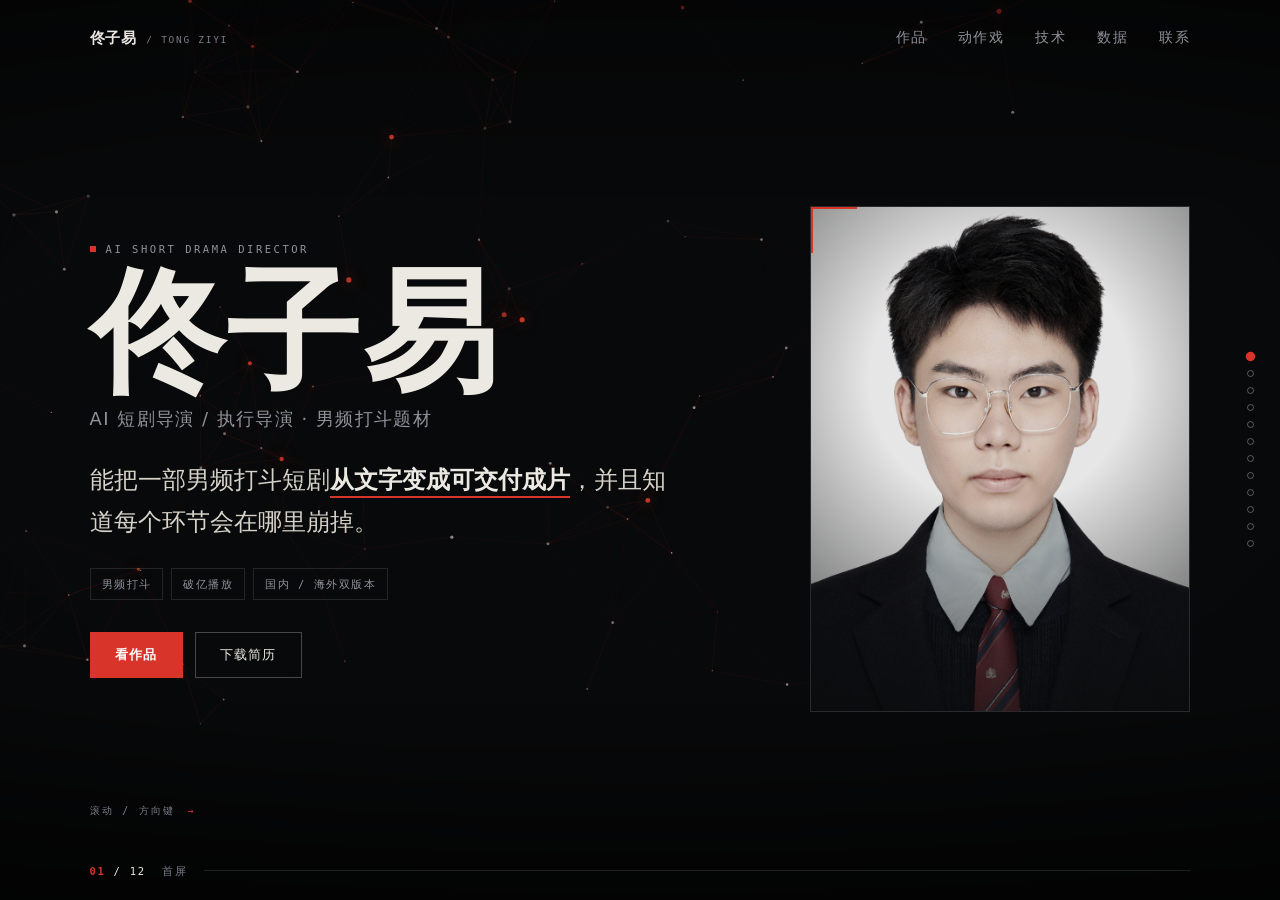
==== commit a8250646: "redesign: 横屏舞台 + 粒子背景，滚动映射为横向推进" ====
--- a/index.html
+++ b/index.html
@@ -4,151 +4,128 @@
 <meta charset="utf-8">
 <meta name="viewport" content="width=device-width, initial-scale=1">
 <title>佟子易 · AI 短剧导演｜《749局猎神》破亿</title>
-<meta name="description" content="佟子易，AI 短剧导演 / 执行导演。导演作品《749局猎神》累计播放 1.0 亿+，在架 7 部短剧；从剧本拆解、分镜设计到成片交付全流程独立负责，国内与海外双版本并行。">
+<meta name="description" content="佟子易，AI 短剧导演 / 执行导演。导演作品《749局猎神》累计播放 1.0 亿+，在架 7 部短剧；从剧本拆解、分镜设计到成片交付全流程独立负责。">
 <meta name="author" content="佟子易">
 <meta name="theme-color" content="#08090a">
-<!-- 部署后把下面两条的域名换成你的真实网址，微信/飞书里转发才会有缩略图 -->
 <meta property="og:type" content="website">
 <meta property="og:title" content="佟子易 · AI 短剧导演｜《749局猎神》破亿">
 <meta property="og:description" content="男频打斗 AI 短剧，从文字到可交付成片的全流程导演。单部累计播放 1.0 亿+。">
 <meta property="og:image" content="assets/img/portrait.jpg">
 <link rel="icon" href="data:image/svg+xml,%3Csvg xmlns='http://www.w3.org/2000/svg' viewBox='0 0 64 64'%3E%3Crect width='64' height='64' fill='%2308090a'/%3E%3Crect x='6.5' y='6.5' width='51' height='51' fill='none' stroke='%23d8342a' stroke-width='2'/%3E%3Ctext x='32' y='44' font-family='sans-serif' font-size='30' font-weight='700' fill='%23ece9e2' text-anchor='middle'%3E佟%3C/text%3E%3C/svg%3E">
 <script>
-/* 先标记 js / motion：CSS 据此决定初始隐藏，避免首帧闪一下再收起。
-   3 秒兜底：如果主脚本异常，移除标记让内容直接可见，绝不白屏。 */
+/* 先标记 js / motion：没有 JS 时退化成普通纵向页面，绝不白屏 */
 (function () {
   var d = document.documentElement;
   d.classList.add("js");
   if (!window.matchMedia("(prefers-reduced-motion: reduce)").matches) d.classList.add("motion");
   setTimeout(function () {
-    if (!window.__PORTFOLIO_READY) d.classList.remove("js", "motion");
+    if (!window.__SITE_READY) d.classList.remove("js", "motion");
   }, 3000);
 })();
 </script>
 <link rel="stylesheet" href="assets/css/style.css">
 </head>
 <body>
-<a class="skip" href="#works">跳到作品</a>
-<div class="grain" aria-hidden="true"></div>
-<div class="scrollbar" id="scrollbar" aria-hidden="true"></div>
 
-<header class="nav" id="nav">
-  <a class="brand" href="#top"><b>佟子易</b><span>/ TONG ZIYI</span></a>
-  <nav class="nav-links" aria-label="主导航">
-    <a href="#works">作品</a>
-    <a href="#action">动作戏</a>
-    <a href="#tech">技术</a>
-    <a href="#numbers">数据</a>
+<canvas id="particles" aria-hidden="true"></canvas>
+<div class="vignette" aria-hidden="true"></div>
+
+<header class="hud-top">
+  <a class="brand" href="#hero"><b>佟子易</b><span>/ TONG ZIYI</span></a>
+  <nav class="hud-nav" aria-label="主导航">
+    <a href="#works" data-jump="works">作品</a>
+    <a href="#action" data-jump="action">动作戏</a>
+    <a href="#tech" data-jump="tech">技术</a>
+    <a href="#numbers" data-jump="numbers">数据</a>
+    <a href="#contact" data-jump="contact">联系</a>
   </nav>
-  <a class="nav-cta" href="#contact">联系我</a>
 </header>
 
-<main id="top">
+<main class="stage" id="stage">
+  <div class="track" id="track">
 
-  <!-- ================= 01 HERO ================= -->
-  <section class="hero">
-    <div class="hero-inner">
-      <div class="hero-copy">
-        <h1 class="hero-name" data-reveal="chars">佟子易</h1>
-        <p class="hero-role" data-reveal id="heroRole">AI 短剧导演 / 执行导演</p>
-        <p class="hero-tag" data-reveal id="heroTagline"></p>
-        <div class="hero-meta" id="heroMeta" data-reveal></div>
-        <div class="hero-actions" data-reveal>
-          <a class="btn btn-primary" href="#works">看作品</a>
-          <a class="btn" id="resumeBtn" href="#" download>下载简历</a>
-          <a class="btn btn-ghost" href="#contact">联系方式</a>
+    <!-- ================= HERO ================= -->
+    <section class="panel panel--hero" id="hero" data-panel data-label="首屏">
+      <div class="hero-grid">
+        <div class="hero-copy">
+          <p class="kicker"><i class="dot"></i>AI SHORT DRAMA DIRECTOR</p>
+          <h1 class="hero-name" id="heroName">佟子易</h1>
+          <p class="hero-role" id="heroRole"></p>
+          <p class="hero-tag" id="heroTagline"></p>
+          <div class="hero-meta" id="heroMeta"></div>
+          <div class="hero-actions">
+            <a class="btn btn-primary" href="#works" data-jump="works">看作品</a>
+            <a class="btn" id="resumeBtn" href="#" download>下载简历</a>
+          </div>
         </div>
+        <figure class="hero-portrait">
+          <img src="assets/img/portrait.jpg" alt="佟子易 肖像" width="1730" height="2423" fetchpriority="high" decoding="async">
+        </figure>
       </div>
-      <figure class="hero-portrait" data-reveal>
-        <img src="assets/img/portrait.jpg" alt="佟子易 肖像" width="1730" height="2423" fetchpriority="high" decoding="async">
-        <figcaption class="portrait-cap"><span>2026</span><span>BEIJING</span></figcaption>
-      </figure>
-    </div>
-  </section>
+      <p class="scroll-hint" aria-hidden="true"><span>滚动 / 方向键</span><i>→</i></p>
+    </section>
 
-  <!-- ================= 02 代表作 ================= -->
-  <section class="works" id="works">
-    <div class="works-head">
-      <h2>作品</h2>
-      <span>7 部 · 2026</span>
-    </div>
-    <div id="worksList"></div>
-  </section>
+    <!-- ================= ACTION ================= -->
+    <section class="panel panel--action" id="action" data-panel data-label="动作戏">
+      <div class="panel-head">
+        <p class="panel-no">02</p>
+        <h2>动作戏专项</h2>
+        <p class="panel-sub">起势 — 交锋 — 爆点 — 收势</p>
+      </div>
+      <div class="steps" id="actionSteps"></div>
+      <p class="panel-line" id="actionIntro"></p>
+    </section>
 
-  <!-- ================= 03 动作戏 ================= -->
-  <section class="sec" id="action">
-    <div class="sec-head" data-reveal>
-      <h2>动作戏专项</h2>
-    </div>
-    <p class="lead" id="actionIntro" data-reveal></p>
-    <div class="timeline" id="actionSteps"></div>
-  </section>
-
-  <!-- ================= 04 技术 ================= -->
-  <section class="sec" id="tech">
-    <div class="sec-head" data-reveal>
-      <h2>技术</h2>
-    </div>
-
-    <!-- 产线：滚动驱动的六个环节 -->
-    <div class="pipe" id="pipe" data-reveal>
-      <div class="pipe-top">
-        <p class="mono-label" id="pipeLabel">END-TO-END PIPELINE</p>
-        <p class="pipe-readout" aria-hidden="true"><span id="pipeReadout">0</span>%</p>
+    <!-- ================= TECH ================= -->
+    <section class="panel panel--tech" id="tech" data-panel data-label="技术">
+      <div class="panel-head">
+        <p class="panel-no">03</p>
+        <h2>技术</h2>
+        <p class="panel-sub">一条产线，六个环节</p>
       </div>
-      <h3 class="pipe-title" id="pipeTitle"></h3>
-      <p class="pipe-desc" id="pipeDesc"></p>
-      <div class="pipe-track">
+      <div class="pipe" id="pipe">
         <div class="pipe-rail" aria-hidden="true">
           <span class="pipe-fill" id="pipeFill"></span>
           <span class="pipe-head" id="pipeHead"></span>
         </div>
         <ol class="pipe-nodes" id="pipeNodes"></ol>
       </div>
-    </div>
+      <div class="tech-row" id="techRow"></div>
+    </section>
 
-    <div class="tech-grid" id="techGrid"></div>
+    <!-- ================= NUMBERS ================= -->
+    <section class="panel panel--numbers" id="numbers" data-panel data-label="数据">
+      <div class="panel-head">
+        <p class="panel-no">04</p>
+        <h2>数据</h2>
+        <p class="panel-sub">作品后台累计播放 · 截至 2026-10</p>
+      </div>
+      <div class="stats" id="stats"></div>
+      <p class="panel-note" id="statsNote"></p>
+    </section>
 
-    <div class="tech-extra">
-      <article class="flow-card" id="flowCard" data-reveal>
-        <p class="mono-label">SELF-BUILT · OPEN SOURCE</p>
-        <h3>FlowAIGC</h3>
-        <p class="flow-sub">画布式节点工作台 · TypeScript · 20+ 模型聚合</p>
-        <p>把“图在 A 平台、视频去 B 平台、改首尾帧换 C 平台”的来回搬运，收敛到一个节点画布上。本人导演的三部作品全部在该画布上生产。</p>
-        <p class="flow-path"><span>参考图锁主角</span><i>→</i><span>图生视频</span><i>→</i><span>首尾帧补过渡</span></p>
-        <a class="flow-link" id="flowLink" href="https://github.com/laotong1/FlowAIGC" target="_blank" rel="noopener">github.com/laotong1/FlowAIGC <span>↗</span></a>
-      </article>
+    <!-- ================= CONTACT ================= -->
+    <section class="panel panel--contact" id="contact" data-panel data-label="联系">
+      <div class="contact-inner">
+        <p class="panel-no">05</p>
+        <h2 class="contact-title">下一部戏，<br>从一条消息开始。</h2>
+        <a class="contact-mail" id="mailLink" href="#"></a>
+        <div class="contact-links" id="contactLinks"></div>
+      </div>
+    </section>
 
-    </div>
-  </section>
-
-  <!-- ================= 05 数据 ================= -->
-  <section class="sec sec-stats" id="numbers">
-    <div class="sec-head" data-reveal>
-      <h2>数据</h2>
-    </div>
-    <div class="stats" id="stats"></div>
-    <p class="note" id="statsNote" data-reveal></p>
-  </section>
-
-  <!-- ================= 06 联系 ================= -->
-  <section class="sec contact" id="contact">
-    <h2 class="contact-h" data-reveal="clip">下一部戏，<br>从一条消息开始。</h2>
-    <a class="mail" id="mailLink" href="#" data-reveal></a>
-    <div class="contact-links" id="contactLinks" data-reveal></div>
-  </section>
+  </div>
 </main>
 
-<footer class="footer">
-  <p>© 2026 佟子易 · AI 短剧导演</p>
-  <p class="mono-label">STATIC SITE · 任何设备可直接打开</p>
+<footer class="hud-bottom">
+  <span class="hud-count"><b id="panelNow">01</b> / <em id="panelTotal">12</em></span>
+  <span class="hud-label" id="panelLabel">首屏</span>
+  <div class="hud-bar" aria-hidden="true"><i id="hudFill"></i></div>
 </footer>
 
-<button class="to-top" id="toTop" type="button" aria-label="回到顶部">
-  <svg viewBox="0 0 24 24" width="16" height="16" aria-hidden="true"><path d="M12 19V5M5 12l7-7 7 7" fill="none" stroke="currentColor" stroke-width="1.6" stroke-linecap="square"/></svg>
-</button>
+<nav class="dots" id="dots" aria-label="页面导航"></nav>
 
-<div class="lightbox" id="lightbox" hidden role="dialog" aria-modal="true" aria-label="作品剧照">
+<div class="lightbox" id="lightbox" hidden role="dialog" aria-modal="true" aria-label="剧照">
   <button class="lb-close" id="lbClose" aria-label="关闭">✕</button>
   <figure><img id="lbImg" alt=""><figcaption id="lbCap"></figcaption></figure>
 </div>
@@ -159,6 +136,6 @@
 
 <script src="assets/js/content.js"></script>
 <script src="assets/js/main.js"></script>
-<script src="assets/js/motion.js"></script>
+<script src="assets/js/particles.js"></script>
 </body>
 </html>
--- a/assets/css/style.css
+++ b/assets/css/style.css
@@ -1,32 +1,30 @@
 /* =========================================================
-/* 佟子易 · 作品集 · 纯静态：无外部字体与脚本请求 */
+   佟子易 · 作品集（横屏版）
+   横向推进 + 粒子背景 + 极简信息层
+   ========================================================= */
 
 :root{
   --bg:#08090a;
-  --bg2:#0d0f11;
-  --panel:#111316;
   --fg:#ece9e2;
   --muted:#8f939a;
   --dim:#7a7f88;
   --red:#d8342a;
-  --red-soft:rgba(216,52,42,.14);
-  --line:rgba(236,233,226,.13);
+  --line:rgba(236,233,226,.12);
   --line-strong:rgba(236,233,226,.28);
-  --maxw:1180px;
-  --pad:clamp(20px,5vw,64px);
-  --navh:68px;
-  --font:"PingFang SC","Hiragino Sans GB","Microsoft YaHei UI","Microsoft YaHei","Noto Sans SC",system-ui,-apple-system,"Segoe UI",sans-serif;
-  --mono:"SF Mono",ui-monospace,"JetBrains Mono","Cascadia Mono",Consolas,monospace;
+  --font:"PingFang SC","Hiragino Sans GB","Microsoft YaHei UI","Microsoft YaHei","Noto Sans SC",system-ui,-apple-system,sans-serif;
+  --mono:"SF Mono",ui-monospace,"Cascadia Mono",Consolas,monospace;
   --ease:cubic-bezier(.22,.68,.18,1);
+  --pad:clamp(44px,7vw,140px);
 }
 
 *,*::before,*::after{box-sizing:border-box}
 html{scroll-behavior:smooth;-webkit-text-size-adjust:100%}
 body{
   margin:0;background:var(--bg);color:var(--fg);
-  font-family:var(--font);font-size:16px;line-height:1.75;
-  -webkit-font-smoothing:antialiased;overflow-x:hidden;
-}
+  font-family:var(--font);font-size:17px;line-height:1.75;
+  -webkit-font-smoothing:antialiased;overflow-x:hidden
+}
+body.is-stage{overflow:hidden}
 img{max-width:100%;display:block}
 a{color:inherit;text-decoration:none}
 h1,h2,h3,p,figure,blockquote{margin:0}
@@ -34,860 +32,354 @@
 ::selection{background:var(--red);color:#fff}
 :focus-visible{outline:2px solid var(--red);outline-offset:3px}
 
-.skip{position:absolute;left:-9999px;top:0;background:var(--red);color:#fff;padding:10px 16px;z-index:200}
-.skip:focus{left:8px;top:8px}
-main [id]{scroll-margin-top:calc(var(--navh) + 18px)}
-
-.mono-label{
-  font-family:var(--mono);font-size:10.5px;letter-spacing:.22em;
-  text-transform:uppercase;color:var(--dim);
-}
-
-/* 胶片颗粒 */
-.grain{
-  position:fixed;inset:0;z-index:1;pointer-events:none;opacity:.045;
-  background-image:url("data:image/svg+xml,%3Csvg xmlns='http://www.w3.org/2000/svg' width='160' height='160'%3E%3Cfilter id='n'%3E%3CfeTurbulence type='fractalNoise' baseFrequency='.9' numOctaves='3'/%3E%3C/filter%3E%3Crect width='160' height='160' filter='url(%23n)'/%3E%3C/svg%3E");
-  mix-blend-mode:overlay;
-}
-
-/* ================= NAV ================= */
-.nav{
-  position:fixed;top:0;left:0;right:0;height:var(--navh);z-index:60;
-  display:flex;align-items:center;gap:24px;
-  padding:0 var(--pad);
-  background:rgba(8,9,10,.72);
-  -webkit-backdrop-filter:blur(14px) saturate(140%);
-  backdrop-filter:blur(14px) saturate(140%);
-  border-bottom:1px solid transparent;transition:border-color .3s
-}
-.nav.is-scrolled{border-bottom-color:var(--line)}
-.brand{display:flex;align-items:baseline;gap:8px;font-size:15px;letter-spacing:.06em}
+/* ---------- 背景 ---------- */
+#particles{position:fixed;inset:0;width:100%;height:100%;z-index:0;pointer-events:none;display:block}
+.vignette{
+  position:fixed;inset:0;z-index:1;pointer-events:none;
+  background:
+    radial-gradient(120% 90% at 50% 45%,transparent 45%,rgba(0,0,0,.55) 100%),
+    linear-gradient(180deg,rgba(0,0,0,.35),transparent 22%,transparent 78%,rgba(0,0,0,.5))
+}
+
+/* ---------- HUD ---------- */
+.hud-top{
+  position:fixed;top:0;left:0;right:0;z-index:20;
+  display:flex;align-items:center;justify-content:space-between;gap:24px;
+  padding:22px var(--pad);
+  pointer-events:none
+}
+.hud-top a{pointer-events:auto}
+.brand{display:flex;align-items:baseline;gap:9px;font-size:15px;letter-spacing:.06em}
 .brand b{font-weight:700}
 .brand span{font-family:var(--mono);font-size:9.5px;letter-spacing:.18em;color:var(--dim)}
-.nav-links{display:flex;gap:clamp(16px,3vw,38px);margin-left:auto}
-.nav-links a{font-size:13px;letter-spacing:.12em;color:var(--muted);position:relative;padding:6px 0;transition:color .25s}
-.nav-links a::after{content:"";position:absolute;left:0;right:0;bottom:0;height:1px;background:var(--red);transform:scaleX(0);transform-origin:left;transition:transform .35s var(--ease)}
-.nav-links a:hover,.nav-links a.is-active{color:var(--fg)}
-.nav-links a:hover::after,.nav-links a.is-active::after{transform:scaleX(1)}
-.nav-cta{
-  margin-left:clamp(8px,2vw,28px);font-size:12.5px;letter-spacing:.1em;
-  border:1px solid var(--line-strong);padding:9px 18px;border-radius:2px;
-  transition:background .25s,border-color .25s,color .25s
-}
-.nav-cta:hover{background:var(--red);border-color:var(--red);color:#fff}
-
-/* ================= HERO ================= */
-.hero{
-  min-height:100svh;padding-top:var(--navh);
-  display:flex;flex-direction:column;justify-content:space-between;
-  position:relative
-}
-.hero-inner{
-  width:100%;max-width:var(--maxw);margin:0 auto;
-  padding:clamp(40px,7vh,80px) var(--pad) clamp(28px,5vh,48px);
-  flex:1;display:grid;align-content:center;
-  grid-template-columns:1.25fr .75fr;
-  gap:clamp(32px,5vw,72px);align-items:center
-}
-.eyebrow{
+.hud-nav{display:flex;gap:clamp(14px,2.4vw,34px)}
+.hud-nav a{
+  font-size:13.5px;letter-spacing:.12em;color:var(--muted);
+  position:relative;padding:4px 0;transition:color .25s
+}
+.hud-nav a::after{
+  content:"";position:absolute;left:0;right:0;bottom:0;height:1px;background:var(--red);
+  transform:scaleX(0);transform-origin:left;transition:transform .35s var(--ease)
+}
+.hud-nav a:hover,.hud-nav a.is-active{color:var(--fg)}
+.hud-nav a:hover::after,.hud-nav a.is-active::after{transform:scaleX(1)}
+
+.hud-bottom{
+  position:fixed;left:var(--pad);right:var(--pad);bottom:20px;z-index:20;
+  display:flex;align-items:center;gap:16px;
+  font-family:var(--mono);font-size:10.5px;letter-spacing:.16em;color:var(--dim);
+  pointer-events:none
+}
+.hud-count{color:var(--fg)}
+.hud-count b{color:var(--red)}
+.hud-count em{font-style:normal}
+.hud-label{letter-spacing:.2em}
+.hud-bar{flex:1;height:1px;background:var(--line);position:relative;overflow:hidden}
+.hud-bar i{position:absolute;inset:0;background:var(--red);transform-origin:0 50%;transform:scaleX(0)}
+
+.dots{
+  position:fixed;right:26px;top:50%;transform:translateY(-50%);z-index:20;
+  display:flex;flex-direction:column;gap:10px
+}
+.dots button{
+  width:7px;height:7px;padding:0;border:1px solid rgba(236,233,226,.35);
+  background:transparent;border-radius:50%;cursor:pointer;
+  transition:background .3s,transform .3s,border-color .3s
+}
+.dots button:hover{background:var(--fg);border-color:var(--fg)}
+.dots button.is-on{background:var(--red);border-color:var(--red);transform:scale(1.35)}
+
+/* ---------- 舞台 ---------- */
+.stage{position:relative;z-index:2;height:100vh;overflow:hidden}
+.track{display:flex;height:100%;will-change:transform}
+.panel{
+  position:relative;flex:0 0 100vw;height:100vh;
+  padding:clamp(92px,11vh,130px) var(--pad) clamp(64px,9vh,90px);
+  display:flex;flex-direction:column;justify-content:center;
+  min-width:0
+}
+
+/* ---------- HERO ---------- */
+.hero-grid{
+  display:grid;grid-template-columns:minmax(0,1.15fr) minmax(0,.85fr);
+  align-items:center;gap:clamp(30px,6vw,90px)
+}
+.kicker{
   display:flex;align-items:center;gap:10px;
-  font-family:var(--mono);font-size:10.5px;letter-spacing:.24em;
-  color:var(--muted);text-transform:uppercase
+  font-family:var(--mono);font-size:10.5px;letter-spacing:.24em;color:var(--muted)
 }
 .dot{width:6px;height:6px;background:var(--red);display:inline-block;flex:none}
 .hero-name{
-  font-size:clamp(54px,8.6vw,112px);line-height:.94;font-weight:800;
-  letter-spacing:.03em;margin:18px 0 14px
-}
-.hero-role{
-  font-size:clamp(15px,1.5vw,19px);letter-spacing:.08em;color:var(--muted);
-  padding-bottom:22px;border-bottom:1px solid var(--line);max-width:34em
-}
+  font-size:clamp(64px,10.5vw,150px);line-height:.9;font-weight:800;
+  letter-spacing:.02em;margin:14px 0 10px
+}
+.hero-role{font-size:clamp(15px,1.4vw,19px);letter-spacing:.08em;color:var(--muted)}
 .hero-tag{
-  font-size:clamp(19px,2.15vw,27px);line-height:1.72;color:#d7d3ca;
-  margin-top:26px;max-width:23em;font-weight:400
-}
-.hero-tag b{color:var(--fg);font-weight:700;box-shadow:inset 0 -.42em 0 var(--red-soft)}
-.hero-meta{display:flex;flex-wrap:wrap;gap:8px;margin-top:26px}
+  font-size:clamp(18px,1.9vw,26px);line-height:1.75;color:#d7d3ca;
+  margin-top:24px;max-width:24em
+}
+.hero-tag b{color:var(--fg);font-weight:700;border-bottom:2px solid var(--red);padding-bottom:2px}
+.hero-meta{display:flex;flex-wrap:wrap;gap:8px;margin-top:24px}
 .hero-meta span{
   font-family:var(--mono);font-size:10.5px;letter-spacing:.14em;
-  border:1px solid var(--line);padding:6px 11px;color:var(--muted);border-radius:2px
-}
-.hero-actions{display:flex;flex-wrap:wrap;gap:12px;margin-top:36px}
-
+  border:1px solid var(--line);padding:6px 11px;color:var(--muted)
+}
+.hero-actions{display:flex;flex-wrap:wrap;gap:12px;margin-top:32px}
 .btn{
   display:inline-flex;align-items:center;justify-content:center;
-  height:46px;padding:0 24px;border-radius:2px;
-  border:1px solid var(--line-strong);font-size:13px;letter-spacing:.1em;
+  height:46px;padding:0 24px;border:1px solid var(--line-strong);
+  font-size:13px;letter-spacing:.1em;
   transition:transform .25s var(--ease),background .25s,border-color .25s,color .25s
 }
 .btn:hover{transform:translateY(-2px);border-color:var(--fg)}
 .btn-primary{background:var(--red);border-color:var(--red);color:#fff;font-weight:600}
 .btn-primary:hover{background:#e8412f;border-color:#e8412f}
-.btn-ghost{border-color:transparent;color:var(--muted);padding:0 6px}
-.btn-ghost:hover{color:var(--fg)}
 
 .hero-portrait{
-  position:relative;border:1px solid var(--line);
-  aspect-ratio:3/4;overflow:hidden;background:var(--panel)
+  position:relative;justify-self:end;width:min(100%,380px);
+  aspect-ratio:3/4;border:1px solid var(--line);overflow:hidden;background:#0d0f11
 }
 .hero-portrait img{
   width:100%;height:100%;object-fit:cover;
-  filter:contrast(1.05) saturate(.62) brightness(.9);
-  transition:filter .6s var(--ease),transform .8s var(--ease)
-}
-.hero-portrait:hover img{filter:contrast(1.02) saturate(.75) brightness(.98);transform:scale(1.03)}
+  filter:contrast(1.04) saturate(.6) brightness(.9)
+}
 .hero-portrait::after{
   content:"";position:absolute;inset:0;pointer-events:none;
-  background:
-    radial-gradient(115% 85% at 50% 34%,rgba(8,9,10,0) 28%,rgba(8,9,10,.55) 72%,rgba(8,9,10,.95) 100%),
-    linear-gradient(180deg,rgba(8,9,10,.35),transparent 28%,rgba(8,9,10,.7))
+  background:radial-gradient(115% 85% at 50% 34%,transparent 30%,rgba(8,9,10,.55) 74%,rgba(8,9,10,.95))
 }
 .hero-portrait::before{
-  content:"";position:absolute;left:0;top:0;width:52px;height:52px;z-index:2;
+  content:"";position:absolute;left:0;top:0;width:46px;height:46px;z-index:2;
   border-top:2px solid var(--red);border-left:2px solid var(--red)
 }
-.portrait-cap{
-  position:absolute;left:0;right:0;bottom:0;z-index:2;
-  display:flex;justify-content:space-between;
-  font-family:var(--mono);font-size:9.5px;letter-spacing:.2em;color:var(--muted);
-  padding:12px 14px
-}
-
-.hero-strip{
-  margin-top:clamp(40px,7vh,72px);border-top:1px solid var(--line);border-bottom:1px solid var(--line);
-  overflow:hidden;padding:14px 0;
-  mask-image:linear-gradient(90deg,transparent,#000 8%,#000 92%,transparent);
-  -webkit-mask-image:linear-gradient(90deg,transparent,#000 8%,#000 92%,transparent)
-}
-.strip-track{display:flex;gap:44px;width:max-content;animation:marquee 42s linear infinite}
-.hero-strip:hover .strip-track{animation-play-state:paused}
-.strip-track span{
-  font-family:var(--mono);font-size:11px;letter-spacing:.2em;color:var(--dim);
-  white-space:nowrap;display:flex;align-items:center;gap:44px
-}
-.strip-track span::after{content:"";width:4px;height:4px;background:var(--red);opacity:.7}
-@keyframes marquee{to{transform:translateX(-50%)}}
-
-/* ================= SECTION ================= */
-.sec{
-  max-width:var(--maxw);margin:0 auto;
-  padding:clamp(72px,10vw,132px) var(--pad);
-  border-top:1px solid var(--line)
-}
-.sec-head{
-  display:grid;grid-template-columns:76px minmax(0,1fr) minmax(0,330px);
-  gap:clamp(16px,3vw,36px);align-items:start;margin-bottom:clamp(40px,6vw,64px)
-}
-.sec-num{
-  font-family:var(--mono);font-size:12px;letter-spacing:.1em;color:var(--red);
-  padding-top:14px;position:relative
-}
-.sec-title h2{
-  font-size:clamp(30px,4.3vw,52px);line-height:1.15;font-weight:800;letter-spacing:.02em
-}
-.sec-en{
-  font-family:var(--mono);font-size:10px;letter-spacing:.3em;color:var(--dim);
-  margin-top:10px
-}
-.sec-desc{font-size:13.5px;line-height:1.95;color:var(--muted);padding-top:12px;border-left:1px solid var(--line);padding-left:18px}
-
-.lead{font-size:clamp(16px,1.7vw,19px);line-height:1.95;color:#cfcbc2;max-width:52em;margin-bottom:clamp(32px,5vw,52px)}
-
-/* ================= WORKS ================= */
-.work{
-  display:grid;
-  grid-template-columns:1.12fr .88fr;
-  grid-template-areas:"media head" "media body";
-  grid-template-rows:auto 1fr;
-  column-gap:clamp(24px,4vw,54px);
-  align-items:start;
-  padding:clamp(32px,4.5vw,52px) 0;border-bottom:1px solid var(--line)
-}
-.work:first-child{padding-top:0}
-.work:last-child{border-bottom:0;padding-bottom:0}
-.work--flip{grid-template-areas:"head media" "body media"}
-.work-head{grid-area:head;min-width:0;margin-bottom:18px}
-.work-media{grid-area:media;min-width:0}
-.work-body{grid-area:body;min-width:0}
-
-/* 竖屏短剧：窄栏放视频，另一栏放文字 */
-.work--portrait{grid-template-columns:minmax(0,360px) minmax(0,1fr);column-gap:clamp(22px,3.4vw,46px)}
-.work--portrait.work--flip{grid-template-columns:minmax(0,1fr) minmax(0,360px)}
-.work--portrait .work-body{max-width:600px}
-
-.work-media{min-width:0}
-.media{
-  position:relative;aspect-ratio:16/9;background:var(--bg2);
-  border:1px solid var(--line);overflow:hidden
-}
-.media--portrait{aspect-ratio:9/16;background:#000}
-.media iframe,.media video{position:absolute;inset:0;width:100%;height:100%;border:0;object-fit:cover}
-.media img{width:100%;height:100%;object-fit:cover}
-.sound-toggle{
-  position:absolute;right:10px;top:10px;z-index:6;
-  display:inline-flex;align-items:center;gap:6px;
-  font-family:var(--mono);font-size:10px;letter-spacing:.1em;
-  background:rgba(8,9,10,.74);border:1px solid rgba(255,255,255,.34);
-  color:#fff;padding:7px 10px;border-radius:2px;cursor:pointer;
+.scroll-hint{
+  position:absolute;left:var(--pad);bottom:clamp(64px,9vh,90px);
+  display:flex;align-items:center;gap:12px;
+  font-family:var(--mono);font-size:10px;letter-spacing:.22em;color:var(--dim)
+}
+.scroll-hint i{color:var(--red);font-style:normal;animation:slide 2.4s var(--ease) infinite}
+@keyframes slide{0%,100%{transform:translateX(0);opacity:.5}50%{transform:translateX(8px);opacity:1}}
+
+/* ---------- 作品面板 ---------- */
+.panel--work .work-grid{
+  display:grid;grid-template-columns:minmax(0,360px) minmax(0,1fr);
+  align-items:center;gap:clamp(32px,5vw,80px)
+}
+.panel--work.is-flip .work-grid{grid-template-columns:minmax(0,1fr) minmax(0,360px)}
+.panel--work.is-flip .work-media{order:2}
+
+.work-media{
+  position:relative;height:min(62vh,540px);aspect-ratio:9/16;justify-self:center;
+  background:#000;border:1px solid var(--line);overflow:hidden;cursor:pointer
+}
+.work-media video{width:100%;height:100%;object-fit:cover;display:block;background:#000}
+.work-media .play{
+  position:absolute;inset:0;display:grid;place-items:end end;
+  padding:12px;background:none;border:0;cursor:pointer
+}
+.play-ring{
+  width:46px;height:46px;border-radius:50%;border:1px solid rgba(255,255,255,.6);
+  display:grid;place-items:center;background:rgba(8,9,10,.4);
   -webkit-backdrop-filter:blur(6px);backdrop-filter:blur(6px);
-  transition:background .25s,border-color .25s
-}
-.sound-toggle:hover{background:var(--red);border-color:var(--red)}
-.sound-toggle span{margin-right:4px}
-.slot{
-  position:absolute;inset:0;display:grid;place-items:center;text-align:center;
-  background:
-    repeating-linear-gradient(135deg,rgba(255,255,255,.016) 0 2px,transparent 2px 9px),
-    radial-gradient(120% 120% at 50% 0%,#16191d,#0b0d0f);
-  padding:16px
-}
-.slot i{
-  position:absolute;width:14px;height:14px;border:1px solid var(--line-strong)
-}
-.slot i:nth-child(1){left:10px;top:10px;border-right:0;border-bottom:0}
-.slot i:nth-child(2){right:10px;top:10px;border-left:0;border-bottom:0}
-.slot i:nth-child(3){left:10px;bottom:10px;border-right:0;border-top:0}
-.slot i:nth-child(4){right:10px;bottom:10px;border-left:0;border-top:0}
-.slot span{
-  font-family:var(--mono);font-size:10px;letter-spacing:.2em;color:var(--dim);
-  text-transform:uppercase;line-height:1.7
-}
-/* 视频占位：文字放左下角，中间留给播放键 */
-.slot--media{place-items:end start;padding:14px 16px}
-.slot--media span{text-align:left}
-.media-tag{
-  position:absolute;left:0;top:0;z-index:3;
-  font-family:var(--mono);font-size:9.5px;letter-spacing:.16em;
-  background:var(--red);color:#fff;padding:5px 10px
-}
-.play{
-  position:absolute;inset:0;z-index:4;width:100%;height:100%;
-  background:transparent;border:0;cursor:pointer;
-  display:grid;place-items:center;transition:background .3s
-}
-.play:hover{background:rgba(0,0,0,.22)}
-.play-ring{
-  width:66px;height:66px;border-radius:50%;
-  border:1px solid rgba(255,255,255,.6);
-  display:grid;place-items:center;
-  background:rgba(8,9,10,.34);-webkit-backdrop-filter:blur(6px);backdrop-filter:blur(6px);
-  transition:transform .35s var(--ease),border-color .3s,background .3s
-}
-.play:hover .play-ring{transform:scale(1.08);border-color:#fff;background:var(--red)}
+  transition:transform .3s var(--ease),background .3s,border-color .3s
+}
+.play:hover .play-ring{transform:scale(1.08);background:var(--red);border-color:var(--red)}
 .play-ring::after{
-  content:"";width:0;height:0;margin-left:4px;
-  border-left:14px solid #fff;border-top:9px solid transparent;border-bottom:9px solid transparent
-}
-.play-hint{
-  position:absolute;bottom:0;left:0;right:0;z-index:4;
-  font-family:var(--mono);font-size:9.5px;letter-spacing:.14em;color:var(--dim);
-  padding:10px 12px;text-align:right;pointer-events:none
-}
-
-.still-row{display:grid;grid-template-columns:repeat(3,1fr);gap:9px;margin-top:9px}
-.still-row--portrait .still-frame{aspect-ratio:9/16}
-.still{cursor:default;min-width:0}
-.still.is-clickable{cursor:zoom-in}
-.still-frame{
-  aspect-ratio:4/3;border:1px solid var(--line);background:var(--bg2);
-  position:relative;overflow:hidden
-}
-.still-frame img{width:100%;height:100%;object-fit:cover;transition:transform .5s var(--ease)}
-.still:hover .still-frame img{transform:scale(1.05)}
-.still-label{
-  position:absolute;left:7px;bottom:6px;z-index:2;
-  font-family:var(--mono);font-size:8.5px;letter-spacing:.12em;color:var(--muted);
-  background:rgba(8,9,10,.66);padding:2px 5px
-}
-.still-cap{
-  margin-top:7px;font-size:11.5px;line-height:1.55;color:var(--dim);
-  display:-webkit-box;-webkit-line-clamp:2;-webkit-box-orient:vertical;
-  overflow:hidden;word-break:break-word
-}
-.still-cap b{color:var(--muted);font-weight:600}
-
-.work-body{min-width:0;padding-top:2px}
-.tags{display:flex;flex-wrap:wrap;gap:6px;margin-bottom:16px}
-.tags span{
-  font-family:var(--mono);font-size:9.5px;letter-spacing:.14em;
-  border:1px solid var(--line);color:var(--muted);padding:4px 8px;border-radius:2px
-}
-.work-title{font-size:clamp(24px,2.8vw,34px);line-height:1.3;font-weight:800;letter-spacing:.01em}
-.work-sub{font-size:12.5px;color:var(--dim);margin-top:8px;letter-spacing:.06em}
-.work-sub em{font-style:normal;color:var(--red)}
-.work-highlight{
-  display:inline-flex;align-items:center;gap:8px;margin-top:12px;
-  font-family:var(--mono);font-size:11px;letter-spacing:.1em;color:var(--red)
-}
-.work-highlight i{
-  width:6px;height:6px;background:var(--red);display:inline-block;
-  box-shadow:0 0 10px rgba(216,52,42,.8);animation:pulse 2.4s var(--ease) infinite
-}
-@keyframes pulse{0%,100%{opacity:1}50%{opacity:.35}}
-.meta-list{display:flex;flex-wrap:wrap;gap:6px 22px;margin:18px 0 0;padding:14px 0;border-top:1px solid var(--line);border-bottom:1px solid var(--line)}
-.meta-list div{font-size:11.5px;color:var(--dim);letter-spacing:.04em}
-.meta-list dt{display:inline;font-family:var(--mono);font-size:9.5px;letter-spacing:.16em;color:var(--dim);margin-right:7px}
-.meta-list dd{display:inline;margin:0;color:var(--muted)}
-
-.bullets{margin-top:18px}
-.bullets li{
-  position:relative;padding-left:16px;font-size:13.5px;line-height:1.9;color:#b9b5ad;
-  margin-bottom:9px
-}
-.bullets li::before{content:"";position:absolute;left:0;top:.82em;width:7px;height:1px;background:var(--red)}
-
-.work-link{
-  display:inline-block;margin-top:16px;font-family:var(--mono);font-size:10.5px;
-  letter-spacing:.12em;color:var(--fg);border-bottom:1px solid var(--red);padding-bottom:3px
-}
-.work-link:hover{color:var(--red)}
-
-.breakdown{margin-top:20px;padding-top:16px;border-top:1px dashed var(--line)}.breakdown>p{font-family:var(--mono);font-size:9.5px;letter-spacing:.2em;color:var(--dim);margin-bottom:10px}
-.breakdown ol{counter-reset:bd}
-.breakdown li{
-  counter-increment:bd;position:relative;padding-left:26px;
-  font-size:12.5px;line-height:1.75;color:var(--muted);margin-bottom:6px
-}
-.breakdown li::before{
-  content:counter(bd,decimal-leading-zero);position:absolute;left:0;top:0;
-  font-family:var(--mono);font-size:9.5px;color:var(--red);letter-spacing:.06em
-}
-
-/* ================= TIMELINE ================= */
-.timeline{display:grid;grid-template-columns:repeat(4,1fr);border-top:1px solid var(--line-strong)}
-.step{padding:26px 22px 0;border-right:1px solid var(--line);position:relative;min-width:0}
+  content:"";width:0;height:0;margin-left:3px;
+  border-left:12px solid #fff;border-top:8px solid transparent;border-bottom:8px solid transparent
+}
+
+.work-copy .work-no{
+  font-family:var(--mono);font-size:11px;letter-spacing:.18em;color:var(--red)
+}
+.work-title{
+  font-size:clamp(30px,4vw,58px);line-height:1.06;font-weight:800;
+  letter-spacing:.01em;margin-top:8px
+}
+.work-fig{
+  font-family:var(--mono);font-size:11.5px;letter-spacing:.12em;
+  color:var(--muted);margin-top:14px
+}
+.work-line{
+  font-size:clamp(15px,1.3vw,18px);line-height:1.8;color:var(--muted);
+  margin-top:10px;max-width:26em
+}
+.work-strip{
+  display:grid;grid-template-columns:repeat(6,1fr);gap:6px;
+  margin-top:clamp(18px,3vh,28px);padding-top:10px;
+  border-top:1px solid rgba(216,52,42,.45);max-width:660px
+}
+.work-frame{
+  position:relative;aspect-ratio:9/16;background:#0b0d0f;
+  border:1px solid var(--line);overflow:hidden;margin:0;cursor:zoom-in
+}
+.work-frame img{
+  width:100%;height:100%;object-fit:cover;
+  transition:transform .6s var(--ease),filter .4s
+}
+.work-frame:hover img{transform:scale(1.08);filter:brightness(1.15)}
+.work-tc{
+  position:absolute;left:4px;bottom:4px;
+  font-family:var(--mono);font-size:8px;letter-spacing:.04em;
+  color:#fff;background:rgba(0,0,0,.62);padding:1px 4px
+}
+
+/* ---------- 面板标题 ---------- */
+.panel-head{margin-bottom:clamp(24px,4vh,44px)}
+.panel-no{font-family:var(--mono);font-size:11px;letter-spacing:.2em;color:var(--red)}
+.panel-head h2{
+  font-size:clamp(42px,5.6vw,86px);line-height:1;font-weight:800;
+  letter-spacing:.01em;margin-top:8px
+}
+.panel-sub{
+  font-family:var(--mono);font-size:11px;letter-spacing:.16em;
+  color:var(--dim);margin-top:12px
+}
+.panel-line{font-size:clamp(15px,1.3vw,17px);line-height:1.85;color:var(--muted);max-width:44em}
+.panel-note{
+  font-size:12.5px;line-height:1.9;color:var(--dim);
+  margin-top:clamp(18px,3vh,30px);max-width:70em
+}
+
+/* ---------- 动作戏 ---------- */
+.steps{
+  display:grid;grid-template-columns:repeat(4,1fr);
+  border-top:1px solid var(--line-strong);margin-bottom:clamp(22px,4vh,38px)
+}
+.step{padding:22px 20px 0;border-right:1px solid var(--line);position:relative}
 .step:last-child{border-right:0}
-.step::before{
-  content:"";position:absolute;left:0;top:-3.5px;width:6px;height:6px;background:var(--red)
-}
-.step-k{font-size:clamp(20px,2.2vw,26px);font-weight:800;letter-spacing:.04em;display:block}
-.step-en{font-family:var(--mono);font-size:9px;letter-spacing:.24em;color:var(--dim);display:block;margin:6px 0 14px}
-.step-text{font-size:13px;line-height:1.95;color:#b3afa7}
-.step-detail{margin-top:12px;font-family:var(--mono);font-size:10.5px;letter-spacing:.04em;color:var(--dim);line-height:1.8}
-
-.quote{
-  margin-top:clamp(40px,6vw,64px);padding:clamp(24px,3.4vw,36px) clamp(24px,3.4vw,44px);
-  border-left:2px solid var(--red);background:linear-gradient(90deg,rgba(216,52,42,.07),transparent 70%);
-  font-size:clamp(15px,1.7vw,18px);line-height:1.95;color:#cdc8be
-}
-.quote cite{display:block;margin-top:14px;font-family:var(--mono);font-size:9.5px;letter-spacing:.2em;color:var(--dim);font-style:normal}
-
-/* ================= TECH ================= */
-.tech-grid{display:grid;grid-template-columns:repeat(2,1fr);gap:1px;background:var(--line);border:1px solid var(--line)}
-.tcard{background:var(--bg);padding:clamp(22px,2.8vw,32px);transition:background .35s}
-.tcard:hover{background:var(--bg2)}
-.tcard .mono-label{color:var(--red);opacity:.85}
-.tcard h3{font-size:clamp(18px,2vw,22px);font-weight:700;margin:10px 0 4px;letter-spacing:.02em}
-.tcard .tcard-sub{font-size:12px;color:var(--dim);margin-bottom:14px;letter-spacing:.04em}
-.tcard ul li{position:relative;padding-left:14px;font-size:13px;line-height:1.85;color:#b3afa7;margin-bottom:6px}
-.tcard ul li::before{content:"";position:absolute;left:0;top:.78em;width:5px;height:1px;background:var(--dim)}
-
-.tech-extra{display:grid;grid-template-columns:.9fr 1.1fr;gap:clamp(20px,3vw,36px);margin-top:clamp(28px,4vw,44px);align-items:start}
-.flow-card{border:1px solid var(--line);padding:clamp(22px,2.8vw,32px);background:var(--bg2)}
-.flow-card h3{font-size:clamp(24px,2.8vw,32px);font-weight:800;letter-spacing:.01em;margin:10px 0 2px}
-.flow-sub{font-family:var(--mono);font-size:10px;letter-spacing:.12em;color:var(--muted);margin-bottom:16px}
-.flow-card>p{font-size:13px;line-height:1.9;color:#b3afa7}
-.flow-path{display:flex;flex-wrap:wrap;align-items:center;gap:8px;margin-top:18px!important}
-.flow-path span{font-family:var(--mono);font-size:10px;letter-spacing:.08em;border:1px solid var(--line);padding:5px 8px;color:var(--muted);border-radius:2px}
-.flow-path i{color:var(--red);font-style:normal;font-size:11px}
-.flow-link{
-  display:inline-flex;align-items:center;gap:8px;margin-top:20px;
-  font-family:var(--mono);font-size:11px;letter-spacing:.06em;color:var(--fg);
-  border-bottom:1px solid var(--red);padding-bottom:4px
-}
-.flow-link span{color:var(--red);transition:transform .3s}
-.flow-link:hover span{transform:translate(2px,-2px)}
-
-.table-wrap{min-width:0}
-.table-wrap .mono-label{margin-bottom:10px}
-table.sop{width:100%;border-collapse:collapse;font-size:12.5px}
-table.sop th{
-  text-align:left;font-family:var(--mono);font-size:9.5px;font-weight:400;
-  letter-spacing:.18em;color:var(--dim);padding:0 10px 9px 0;border-bottom:1px solid var(--line-strong);
-  text-transform:uppercase
-}
-table.sop td{padding:12px 10px 12px 0;border-bottom:1px solid var(--line);color:var(--muted);line-height:1.7;vertical-align:top}
-table.sop td:first-child{color:var(--fg);font-weight:600;white-space:nowrap}
-table.sop tr:last-child td{border-bottom:0}
-.table-note{margin-top:14px;font-size:11.5px;color:var(--dim);line-height:1.8}
-
-/* ================= STATS ================= */
-.sec-stats .stats{display:grid;grid-template-columns:repeat(4,1fr);gap:1px;background:var(--line);border-top:1px solid var(--line);border-bottom:1px solid var(--line)}
-.stat{background:var(--bg);padding:clamp(22px,3vw,34px) clamp(12px,2vw,20px)}
+.step::before{content:"";position:absolute;left:0;top:-3px;width:6px;height:6px;background:var(--red)}
+.step-k{display:block;font-size:clamp(20px,2vw,28px);font-weight:800;letter-spacing:.04em}
+.step-en{
+  display:block;font-family:var(--mono);font-size:9px;letter-spacing:.24em;
+  color:var(--red);margin:6px 0 12px
+}
+.step-text{font-size:14px;line-height:1.9;color:#b8b4ac}
+.step-detail{
+  margin-top:10px;font-family:var(--mono);font-size:10.5px;
+  color:var(--dim);letter-spacing:.04em;line-height:1.7
+}
+
+/* ---------- 技术 ---------- */
+.pipe{position:relative;padding:18px 0 0;margin-bottom:clamp(24px,4vh,40px)}
+.pipe-rail{position:relative;height:1px;background:var(--line-strong);margin:0 2%}
+.pipe-fill{position:absolute;left:0;top:0;height:100%;background:var(--red);width:calc(var(--p,0) * 100%);box-shadow:0 0 12px rgba(216,52,42,.8)}
+.pipe-head{
+  position:absolute;top:50%;left:calc(var(--p,0) * 100%);width:7px;height:7px;border-radius:50%;
+  background:#ff6a4d;transform:translate(-50%,-50%);
+  box-shadow:0 0 0 3px rgba(216,52,42,.18),0 0 14px rgba(255,90,60,.9)
+}
+.pipe-nodes{display:grid;grid-template-columns:repeat(6,1fr);margin-top:-56px}
+.pipe-node{text-align:center;padding:0 6px}
+.pn-dot{
+  display:block;width:9px;height:9px;margin:52px auto 12px;border-radius:50%;
+  border:1px solid var(--line-strong);background:var(--bg);
+  transition:background .4s,border-color .4s
+}
+.pipe-node b{display:block;font-size:13px;font-weight:600;color:var(--muted);transition:color .4s}
+.pipe-node em{
+  display:block;font-style:normal;font-family:var(--mono);font-size:9px;
+  color:var(--dim);margin-top:5px
+}
+.pipe-node.is-on .pn-dot{background:var(--red);border-color:var(--red);box-shadow:0 0 0 4px rgba(216,52,42,.14)}
+.pipe-node.is-on b{color:var(--fg)}
+
+.tech-row{display:grid;grid-template-columns:repeat(4,1fr);gap:1px;background:var(--line);border:1px solid var(--line)}
+.tech-card{background:var(--bg);padding:clamp(16px,2vw,24px)}
+.tech-card .mono-label{
+  font-family:var(--mono);font-size:9.5px;letter-spacing:.18em;color:var(--red)
+}
+.tech-card h3{font-size:clamp(15px,1.4vw,18px);font-weight:700;margin:8px 0 6px}
+.tech-card p{font-size:12.5px;line-height:1.8;color:var(--muted)}
+
+/* ---------- 数据 ---------- */
+.stats{display:grid;grid-template-columns:repeat(4,1fr);gap:1px;background:var(--line);border-top:1px solid var(--line);border-bottom:1px solid var(--line)}
+.stat{background:var(--bg);padding:clamp(18px,3vh,30px) clamp(10px,1.6vw,20px)}
 .stat-v{display:flex;align-items:baseline;gap:3px;font-family:var(--mono);font-weight:700}
-.stat-n{font-size:clamp(34px,5vw,58px);line-height:1;letter-spacing:-.02em;font-variant-numeric:tabular-nums}
-.stat-a{font-size:clamp(15px,1.8vw,20px);color:var(--red)}
-.stat-l{font-size:12.5px;color:var(--muted);margin-top:12px;letter-spacing:.04em}
-.stat-s{font-size:10.5px;color:var(--dim);margin-top:5px;line-height:1.6}
-.note{margin-top:22px;font-size:12px;color:var(--dim);line-height:1.9;max-width:60em}
-
-/* ---- 作品索引 ---- */
-.work-index{display:flex;flex-wrap:wrap;gap:8px;margin:-16px 0 clamp(26px,3.6vw,38px)}
-.wchip{
-  display:inline-flex;align-items:baseline;gap:8px;
-  border:1px solid var(--line);padding:8px 12px;border-radius:2px;
-  font-size:12.5px;color:var(--muted);letter-spacing:.02em;
-  transition:color .25s,border-color .25s,background .25s
-}
-.wchip span{font-family:var(--mono);font-size:9px;letter-spacing:.1em;color:var(--red)}
-.wchip:hover{color:var(--fg);border-color:var(--red);background:rgba(216,52,42,.08)}
-
-/* ---- 回到顶部 ---- */
-.to-top{
-  position:fixed;right:clamp(14px,2.4vw,28px);bottom:clamp(14px,2.4vw,28px);z-index:70;
-  width:44px;height:44px;display:grid;place-items:center;cursor:pointer;
-  border:1px solid var(--line-strong);border-radius:2px;color:var(--fg);
-  background:rgba(12,14,16,.82);
-  -webkit-backdrop-filter:blur(8px);backdrop-filter:blur(8px);
-  opacity:0;transform:translateY(10px);pointer-events:none;
-  transition:opacity .3s var(--ease),transform .3s var(--ease),background .25s,border-color .25s
-}
-.to-top.is-on{opacity:1;transform:none;pointer-events:auto}
-.to-top:hover{background:var(--red);border-color:var(--red)}
-
-/* 标题断行更均匀（支持的浏览器才生效） */
-.hero-tag,.sec-title h2,.work-title,.pipe-title,.contact-h{text-wrap:balance}
-
-/* ================= CONTACT ================= */
-.contact{padding-bottom:clamp(80px,10vw,140px)}
-.contact-h{
-  font-size:clamp(34px,5.6vw,68px);line-height:1.22;font-weight:800;
-  letter-spacing:.02em;margin:18px 0 32px
-}
-.mail{
-  display:inline-block;font-size:clamp(18px,2.6vw,30px);letter-spacing:.02em;
+.stat-n{font-size:clamp(40px,6vw,84px);line-height:1;letter-spacing:-.02em;font-variant-numeric:tabular-nums}
+.stat-a{font-size:clamp(16px,2vw,24px);color:var(--red)}
+.stat-l{font-size:14px;color:var(--muted);margin-top:12px}
+.stat-s{font-size:11.5px;color:var(--dim);margin-top:4px}
+
+/* ---------- 联系 ---------- */
+.contact-inner{max-width:1000px}
+.contact-title{
+  font-size:clamp(44px,6.4vw,104px);line-height:1.14;
+  font-weight:800;letter-spacing:.01em;margin:14px 0 34px
+}
+.contact-mail{
+  display:inline-block;font-size:clamp(20px,2.4vw,32px);
   border-bottom:1px solid var(--line-strong);padding-bottom:6px;
   transition:color .3s,border-color .3s
 }
-.mail:hover{color:var(--red);border-color:var(--red)}
-.contact-grid{
-  display:grid;grid-template-columns:repeat(4,1fr);gap:1px;background:var(--line);
-  margin-top:clamp(36px,5vw,56px);border:1px solid var(--line)
-}
-.citem{background:var(--bg);padding:20px;transition:background .3s}
-.citem:hover{background:var(--bg2)}
-.citem .mono-label{display:block;margin-bottom:8px}
-.citem a,.citem p{font-size:13.5px;color:#c8c4bb;word-break:break-all}
-.citem a:hover{color:var(--red)}
-
-/* ================= FOOTER ================= */
-.footer{
-  max-width:var(--maxw);margin:0 auto;padding:26px var(--pad) 40px;
-  display:flex;justify-content:space-between;gap:16px;flex-wrap:wrap;
-  border-top:1px solid var(--line);font-size:11.5px;color:var(--dim)
-}
-
-/* ================= LIGHTBOX / TOAST ================= */
+.contact-mail:hover{color:var(--red);border-color:var(--red)}
+.contact-links{display:flex;flex-wrap:wrap;gap:12px 26px;margin-top:30px}
+.contact-links a{
+  font-size:14.5px;color:var(--muted);padding-bottom:3px;
+  border-bottom:1px solid transparent;transition:color .25s,border-color .25s
+}
+.contact-links a:hover{color:var(--fg);border-bottom-color:var(--red)}
+
+/* ---------- 灯箱 / 提示 ---------- */
 .lightbox{
-  position:fixed;inset:0;z-index:120;background:rgba(4,5,6,.94);
+  position:fixed;inset:0;z-index:60;background:rgba(4,5,6,.95);
   display:grid;place-items:center;padding:clamp(16px,4vw,48px)
 }
 .lightbox[hidden]{display:none}
-.lightbox figure{max-width:min(1100px,100%);max-height:100%;display:flex;flex-direction:column;gap:12px}
-.lightbox img{max-width:100%;max-height:82vh;object-fit:contain;margin:0 auto;border:1px solid var(--line)}
-.lightbox figcaption{font-size:12.5px;color:var(--muted);text-align:center;letter-spacing:.04em}
+.lightbox figure{max-width:min(900px,100%);max-height:100%;display:flex;flex-direction:column;gap:12px}
+.lightbox img{max-width:100%;max-height:80vh;object-fit:contain;margin:0 auto;border:1px solid var(--line)}
+.lightbox figcaption{font-size:12.5px;color:var(--muted);text-align:center}
 .lb-close{
   position:absolute;right:clamp(14px,3vw,32px);top:clamp(14px,3vw,32px);
   width:42px;height:42px;border:1px solid var(--line-strong);background:transparent;
-  color:var(--fg);font-size:16px;cursor:pointer;border-radius:2px;transition:background .25s
+  color:var(--fg);font-size:16px;cursor:pointer
 }
 .lb-close:hover{background:var(--red);border-color:var(--red)}
 
 .toast{
-  position:fixed;left:50%;bottom:26px;transform:translate(-50%,18px);
+  position:fixed;left:50%;bottom:70px;transform:translate(-50%,16px);
   background:#191c20;border:1px solid var(--line-strong);color:var(--fg);
-  font-size:12.5px;letter-spacing:.03em;padding:12px 18px;border-radius:2px;
-  z-index:140;opacity:0;pointer-events:none;transition:opacity .3s,transform .3s;max-width:90vw
+  font-size:12.5px;padding:12px 18px;z-index:70;
+  opacity:0;pointer-events:none;transition:opacity .3s,transform .3s
 }
 .toast.is-on{opacity:1;transform:translate(-50%,0)}
-.noscript{max-width:var(--maxw);margin:0 auto;padding:20px var(--pad);color:var(--muted)}
-.noscript a{color:var(--red);text-decoration:underline}
-
-/* 进入态不放 transition：方向切换（data-dir）必须瞬时完成，否则会被过渡吃掉 */
-.js [data-reveal]{opacity:0;transform:translateY(26px)}
-.js [data-reveal][data-dir="down"]{transform:translateY(-26px)}
-.js [data-reveal].is-in{
-  opacity:1;transform:none;
-  transition:opacity .9s var(--ease),transform .9s var(--ease)
-}
-
-/* ================= RESPONSIVE ================= */
+.noscript{padding:20px}
+
+/* ---------- 入场 ---------- */
+.js .panel{opacity:0;transform:translateY(18px)}
+.js .panel.is-in{opacity:1;transform:none;transition:opacity 1s var(--ease),transform 1s var(--ease)}
+
+/* ---------- 窄屏：退回纵向 ---------- */
 @media (max-width:980px){
-  .hero-inner{grid-template-columns:1fr;gap:36px}
-  .hero-portrait{max-width:330px;order:-1}
-  .hero-name{margin-top:14px}
-  .sec-head{grid-template-columns:1fr;gap:14px}
-  .sec-num{padding-top:0}
-  .sec-desc{border-left:0;border-top:1px solid var(--line);padding:14px 0 0;max-width:none}
-  .work,
-  .work--flip,
-  .work--portrait,
-  .work--portrait.work--flip{
-    grid-template-columns:1fr;
-    grid-template-areas:"head" "media" "body";
-    grid-template-rows:auto;
-    row-gap:18px
+  body.is-stage{overflow:auto}
+  .stage{height:auto;overflow:visible}
+  .track{display:block;transform:none!important}
+  .panel{
+    width:100%;height:auto;min-height:100svh;
+    padding:96px 22px 80px
   }
-  .media--portrait{max-width:320px;margin-left:auto;margin-right:auto}
-  .still-row--portrait{max-width:320px;margin-left:auto;margin-right:auto}
-  .tech-extra{grid-template-columns:1fr}
-  .timeline{grid-template-columns:repeat(2,1fr)}
+  .hero-grid{grid-template-columns:1fr;gap:26px}
+  .hero-portrait{justify-self:start;width:min(62%,240px)}
+  .hero-name{font-size:clamp(56px,17vw,96px)}
+  .panel--work .work-grid,
+  .panel--work.is-flip .work-grid{grid-template-columns:1fr;gap:22px}
+  .panel--work.is-flip .work-media{order:0}
+  .work-media{height:auto;width:100%;max-width:330px;justify-self:start}
+  .work-strip{grid-template-columns:repeat(3,1fr)}
+  .steps{grid-template-columns:1fr 1fr}
   .step:nth-child(2){border-right:0}
-  .step:nth-child(3),.step:nth-child(4){border-top:1px solid var(--line);margin-top:0;padding-top:26px}
-  .tech-grid{grid-template-columns:1fr}
-  .sec-stats .stats{grid-template-columns:repeat(2,1fr)}
-  .contact-grid{grid-template-columns:repeat(2,1fr)}
-}
-@media (max-width:640px){
-  :root{--navh:58px}
-  .nav{gap:12px}
-  .brand span{display:none}
-  .nav-links{gap:14px;margin-left:auto}
-  .nav-links a{font-size:12px;letter-spacing:.06em}
-  .nav-cta{display:none}
-  .hero{min-height:auto;padding-bottom:8px}
-  .hero-portrait{max-width:230px;order:2}
-  .timeline{grid-template-columns:1fr}
-  .step{border-right:0;border-bottom:1px solid var(--line);padding:22px 0}
-  .step:last-child{border-bottom:0}
-  .step:nth-child(3),.step:nth-child(4){border-top:0}
-  .still-row{gap:6px}
-  .still-cap{font-size:10.5px}
-  .footer{flex-direction:column;gap:6px}
-  .lightbox img{max-height:70vh}
-
-  /* 窄屏表格改为卡片式，避免三列挤在一起 */
-  table.sop thead{display:none}
-  table.sop tr{display:block;padding:15px 0;border-bottom:1px solid var(--line)}
-  table.sop tr:last-child{border-bottom:0}
-  table.sop td{display:block;border:0;padding:0 0 5px}
-  table.sop td:first-child{font-size:14px;color:var(--fg);white-space:normal;margin-bottom:3px}
-  table.sop td[data-label]::before{
-    content:attr(data-label);font-family:var(--mono);font-size:9px;
-    letter-spacing:.16em;color:var(--dim);margin-right:8px
-  }
-}
-
-/* =========================================================
-   MOTION（由 motion.js 驱动）
-   全部限定在 .motion 下：脚本关闭或系统「减少动态」时，页面回到静态
-   ========================================================= */
-
-/* 顶部滚动进度条 */
-.scrollbar{
-  position:fixed;top:0;left:0;width:100%;height:2px;z-index:80;
-  background:linear-gradient(90deg,var(--red),#ff7a5c);
-  transform:scaleX(0);transform-origin:0 50%;
-  box-shadow:0 0 12px rgba(216,52,42,.55);pointer-events:none
-}
-
-/* 滚动条跟随深色主题 */
-html{scrollbar-color:#24282e #0a0b0d;scrollbar-width:thin}
-::-webkit-scrollbar{width:11px;height:11px}
-::-webkit-scrollbar-track{background:#0a0b0d}
-::-webkit-scrollbar-thumb{background:#24282e;border:3px solid #0a0b0d;border-radius:8px}
-::-webkit-scrollbar-thumb:hover{background:var(--red)}
-
-/* 逐字入场：姓名拆成单字，错开时间 */
-.motion [data-reveal="chars"]{opacity:1;transform:none}
-.motion .hero-name .ch{
-  display:inline-block;opacity:0;transform:translateY(112%) rotate(3deg);
-  transition:opacity .6s var(--ease),transform 1.05s var(--ease)
-}
-.motion .hero-name.is-in .ch{opacity:1;transform:none}
-
-/* 裁切入场：大标题从左向右展开 */
-.motion [data-reveal="clip"]{
-  opacity:1;transform:none;clip-path:inset(0 100% 0 0);
-  transition:clip-path 1.2s var(--ease) .08s
-}
-.motion [data-reveal="clip"].is-in{clip-path:inset(0 0 0 0)}
-/* 区块标题：红线拉伸 */
-.motion .sec-title h2{display:inline-block;position:relative;padding-bottom:9px}
-.motion .sec-title h2::after{
-  content:"";position:absolute;left:0;right:0;bottom:0;height:2px;
-  background:linear-gradient(90deg,var(--red),rgba(216,52,42,.12));
-  transform:scaleX(0);transform-origin:0 50%;
-  transition:transform 1.1s var(--ease) .25s
-}
-.motion .sec-head.is-in .sec-title h2::after{transform:scaleX(1)}
-
-/* 首屏照片视差 */
-.motion .hero-portrait img{
-  transform:translate3d(0,var(--py,0px),0) scale(1.06);
-  transition:filter .6s var(--ease);will-change:transform
-}
-.motion .hero-portrait:hover img{transform:translate3d(0,var(--py,0px),0) scale(1.09)}
-/* 作品画面用 transition 而不是 animation：只有 transition 能倒放，来回滚动才重播 */
-.motion .work .media{
-  clip-path:inset(0 100% 0 0)
-}
-.motion .work[data-dir="down"] .media{clip-path:inset(0 0 0 100%)}
-.motion .work.is-in .media{
-  clip-path:inset(0 0 0 0);
-  transition:clip-path 1s var(--ease)
-}
-
-.motion .work .still{
-  opacity:0;transform:translateY(18px);
-  transition:opacity .6s var(--ease),transform .6s var(--ease)
-}
-.motion .work.is-in .still{opacity:1;transform:none}
-/* 缩略图依次落位 */
-.motion .work.is-in .still:nth-child(1){transition-delay:.14s}
-.motion .work.is-in .still:nth-child(2){transition-delay:.22s}
-.motion .work.is-in .still:nth-child(3){transition-delay:.3s}
-
-.motion .work-title{position:relative;display:inline-block;padding-bottom:7px}
-.motion .work-title::after{
-  content:"";position:absolute;left:0;right:0;bottom:0;height:1px;
-  background:linear-gradient(90deg,var(--red),transparent);
-  transform:scaleX(0);transform-origin:0 50%;
-  transition:transform .9s var(--ease) .2s
-}
-.motion .work.is-in .work-title::after{transform:scaleX(1)}
-
-/* 动作戏四拍：随滚动点亮 */
-.motion .timeline{position:relative;--tp:0}
-.motion .timeline::after{
-  content:"";position:absolute;left:0;top:-1px;height:2px;
-  width:calc(var(--tp,0) * 100%);
-  background:var(--red);box-shadow:0 0 10px rgba(216,52,42,.75);
-  pointer-events:none
-}
-.motion .step{transition:background .5s var(--ease)}
-.motion .step.is-on{background:linear-gradient(180deg,rgba(216,52,42,.055),transparent 65%)}
-.motion .step .step-k{color:var(--muted);transition:color .45s var(--ease)}
-.motion .step.is-on .step-k{color:var(--fg)}
-.motion .step .step-en{opacity:.5;transition:opacity .45s var(--ease),color .45s}
-.motion .step.is-on .step-en{opacity:1;color:var(--red)}
-
-/* 技术页：产线六环节 */
-.pipe{
-  position:relative;border:1px solid var(--line);
-  background:linear-gradient(180deg,rgba(255,255,255,.018),transparent 42%),var(--bg2);
-  padding:clamp(20px,3vw,30px) clamp(18px,3vw,30px) clamp(24px,3.4vw,34px);
-  margin-bottom:clamp(26px,4vw,42px)
-}
-.pipe-top{display:flex;justify-content:space-between;align-items:baseline;gap:16px}
-.pipe-top .mono-label{color:var(--red);opacity:.85}
-.pipe-readout{
-  font-family:var(--mono);font-size:10.5px;letter-spacing:.12em;
-  color:var(--muted);font-variant-numeric:tabular-nums;white-space:nowrap
-}
-.pipe-readout span{color:var(--fg);font-size:14px}
-.pipe-title{font-size:clamp(20px,2.4vw,26px);font-weight:800;letter-spacing:.02em;margin-top:12px}
-.pipe-desc{font-size:12.5px;line-height:1.9;color:var(--muted);margin-top:6px;max-width:54em}
-.pipe-track{position:relative;margin-top:clamp(26px,4vw,38px)}
-.pipe-rail{
-  position:absolute;left:8.3333%;right:8.3333%;top:5px;height:1px;
-  background:var(--line-strong)
-}
-.pipe-fill{
-  position:absolute;left:0;top:0;height:100%;
-  width:calc(var(--p,0) * 100%);
-  background:var(--red);box-shadow:0 0 12px rgba(216,52,42,.8)
-}
-.pipe-head{
-  position:absolute;top:50%;left:calc(var(--p,0) * 100%);
-  width:7px;height:7px;border-radius:50%;background:#ff6a4d;
-  transform:translate(-50%,-50%);
-  box-shadow:0 0 0 3px rgba(216,52,42,.18),0 0 14px rgba(255,90,60,.9)
-}
-.pipe-nodes{display:grid;grid-template-columns:repeat(6,1fr);position:relative}
-.pipe-node{text-align:center;padding:0 5px;min-width:0}
-.pn-dot{
-  display:block;width:10px;height:10px;margin:0 auto 14px;border-radius:50%;
-  border:1px solid var(--line-strong);background:var(--bg);
-  transition:background .4s,border-color .4s,box-shadow .4s
-}
-.pipe-node b{display:block;font-size:13px;font-weight:600;color:var(--muted);transition:color .4s}
-.pipe-node em{
-  display:block;font-style:normal;font-family:var(--mono);font-size:9px;
-  letter-spacing:.08em;color:var(--dim);margin-top:5px;line-height:1.5
-}
-.motion .pipe-node.is-on .pn-dot{
-  background:var(--red);border-color:var(--red);
-  box-shadow:0 0 0 4px rgba(216,52,42,.14);
-  animation:dotPop .55s var(--ease)
-}
-@keyframes dotPop{
-  from{box-shadow:0 0 0 10px rgba(216,52,42,.34),0 0 18px rgba(255,90,60,.7)}
-  to{box-shadow:0 0 0 4px rgba(216,52,42,.14)}
-}
-.motion .pipe-node.is-on b{color:var(--fg)}
-.motion .pipe-node.is-on em{color:var(--muted)}
-
-/* 技术卡片：悬停扫光 */
-.tcard{position:relative;overflow:hidden}
-.tcard::after{
-  content:"";position:absolute;left:0;right:0;top:0;height:45%;
-  background:linear-gradient(180deg,transparent,rgba(216,52,42,.12),transparent);
-  opacity:0;pointer-events:none;
-  transform:translateY(-120%)
-}
-.tcard:hover::after{opacity:1;animation:sweep 1.1s var(--ease) forwards}
-@keyframes sweep{from{transform:translateY(-120%)}to{transform:translateY(330%)}}
-/* SOP 表格：逐行落下（用 transition，出场即复位） */
-.motion .table-wrap tbody tr{opacity:0;transition:opacity .45s var(--ease)}
-.motion .table-wrap.is-in tbody tr{opacity:1}
-.motion .table-wrap.is-in tbody tr:nth-child(1){transition-delay:.06s}
-.motion .table-wrap.is-in tbody tr:nth-child(2){transition-delay:.11s}
-.motion .table-wrap.is-in tbody tr:nth-child(3){transition-delay:.16s}
-.motion .table-wrap.is-in tbody tr:nth-child(4){transition-delay:.21s}
-.motion .table-wrap.is-in tbody tr:nth-child(5){transition-delay:.26s}
-.motion .table-wrap.is-in tbody tr:nth-child(6){transition-delay:.31s}
-
-/* 数据：进度条 */
-.stat-bar{display:block;position:relative;height:2px;background:var(--line);margin-top:14px;overflow:hidden}
-.stat-bar i{
-  position:absolute;left:0;top:0;bottom:0;width:var(--v,0%);
-  background:linear-gradient(90deg,var(--red),#ff7a5c);
-  transition:width 1.4s var(--ease) .15s
-}
-.motion .stat-bar i{width:0}
-.motion .stat.is-in .stat-bar i{width:var(--v,0%)}
-
-  /* 产线在窄屏改竖排 */
-@media (max-width:760px){
-  .pipe-nodes{grid-template-columns:1fr;gap:16px}
-  .pipe-node{display:grid;grid-template-columns:16px 1fr;gap:0 12px;text-align:left;padding:0}
-  .pn-dot{grid-row:1 / span 2;margin:5px 0 0;justify-self:start}
-  .pipe-node b,.pipe-node em{grid-column:2;text-align:left}
-  .pipe-node em{margin-top:2px}
-  .pipe-rail{left:4.5px;right:auto;top:8px;bottom:8px;width:1px;height:auto}
-  .pipe-fill{width:1px;height:calc(var(--p,0) * 100%)}
-  .pipe-head{left:50%;top:calc(var(--p,0) * 100%)}
-}
-
-  /* 窄屏：四拍竖排，横向进度线没有意义 */
-@media (max-width:640px){
-  .motion .timeline::after{display:none}
+  .step:nth-child(3),.step:nth-child(4){border-top:1px solid var(--line);margin-top:18px;padding-top:22px}
+  .tech-row{grid-template-columns:1fr 1fr}
+  .stats{grid-template-columns:1fr 1fr}
+  .dots{display:none}
+  .hud-nav{display:none}
+  .hud-bottom{font-size:9.5px}
+  .scroll-hint{display:none}
+  .panel-head h2{font-size:clamp(34px,11vw,56px)}
 }
 
 @media (prefers-reduced-motion:reduce){
   html{scroll-behavior:auto}
-  *,*::before,*::after{animation-duration:.001ms!important;animation-iteration-count:1!important;transition-duration:.001ms!important}
-  .js [data-reveal]{opacity:1!important;transform:none!important;clip-path:none!important}
-  .motion .hero-name .ch{opacity:1!important;transform:none!important}
-  .motion .stat-bar i{width:var(--v,0%)!important}
-  .scrollbar{display:none}
-}
-
-/* 窄屏：作品索引改成横向滑动，省掉四行高度 */
-@media (max-width:640px){
-  .work-index{
-    flex-wrap:nowrap;overflow-x:auto;
-    margin-left:calc(var(--pad) * -1);margin-right:calc(var(--pad) * -1);
-    padding:2px var(--pad) 10px;
-    scrollbar-width:none;-webkit-overflow-scrolling:touch
-  }
-  .work-index::-webkit-scrollbar{display:none}
-  .wchip{flex:0 0 auto;white-space:nowrap}
-}
-
-/* =========================================================
-   阅读字号：整体上调一档（原来的小字在 1440 屏上偏吃力）
-   ========================================================= */
-body{font-size:17px;line-height:1.8}
-.sec-desc{font-size:15px}
-.lead{font-size:clamp(17px,1.8vw,20px)}
-.step-text{font-size:14.5px}
-.step-detail{font-size:11px}
-.bullets li{font-size:15px}
-.tcard ul li{font-size:14.5px}
-.tcard .tcard-sub{font-size:12.5px}
-.meta-list div{font-size:12.5px}
-.still-cap{font-size:12px}
-.work-sub{font-size:13.5px}
-.stat-l{font-size:13.5px}
-.stat-s{font-size:11.5px}
-.note{font-size:13px}
-.mono-label{font-size:11px}
-.nav-links a{font-size:13.5px}
-.flow-card>p{font-size:14px}
-.pipe-desc{font-size:13.5px}
-table.sop,table.sop td{font-size:13.5px}
-
-/* 联系页：一行链接，不再用四宫格 */
-.contact-links{display:flex;flex-wrap:wrap;gap:12px 26px;margin-top:30px}
-.contact-links a{
-  font-size:14.5px;color:var(--muted);padding-bottom:3px;
-  border-bottom:1px solid transparent;
-  transition:color .25s,border-color .25s
-}
-.contact-links a:hover{color:var(--fg);border-bottom-color:var(--red)}
-
-/* =========================================================
-   作品：一屏一段（A+C 方向）
-   ========================================================= */
-.works{max-width:var(--maxw);margin:0 auto;padding:0 var(--pad)}
-.works-head{
-  display:flex;align-items:baseline;gap:14px;
-  padding:clamp(56px,9vw,104px) 0 clamp(18px,3vw,30px)
-}
-.works-head h2{font-size:clamp(30px,4.3vw,52px);line-height:1.15;font-weight:800;letter-spacing:.02em}
-.works-head span{font-family:var(--mono);font-size:11px;letter-spacing:.16em;color:var(--dim)}
-
-.reel{
-  min-height:100svh;
-  display:grid;grid-template-columns:minmax(0,400px) minmax(0,1fr);
-  align-items:center;column-gap:clamp(30px,6vw,84px);
-  padding:clamp(36px,6vh,72px) 0;
-  border-top:1px solid var(--line)
-}
-.reel--flip .reel-media{order:2}
-.reel-media{
-  position:relative;justify-self:center;
-  height:min(74svh,660px);aspect-ratio:9/16;max-width:100%;
-  background:#000;border:1px solid var(--line);overflow:hidden;cursor:pointer
-}
-.reel-media video{width:100%;height:100%;object-fit:cover;display:block;background:#000}
-.reel-media .play{
-  position:absolute;inset:0;display:grid;place-items:end end;
-  padding:14px;background:none;border:0;cursor:pointer
-}
-.reel-media .play-ring{width:46px;height:46px}
-.reel-media .play-ring::after{border-left-width:12px;border-top-width:8px;border-bottom-width:8px}
-
-.reel-figures{font-family:var(--mono);font-size:11.5px;letter-spacing:.16em;color:var(--red)}
-.reel-title{
-  font-size:clamp(32px,4.6vw,58px);line-height:1.1;
-  font-weight:800;letter-spacing:.02em;margin-top:16px
-}
-.reel-line{font-size:clamp(15px,1.5vw,19px);line-height:1.8;color:var(--muted);margin-top:18px;max-width:24em}
-.reel-link{
-  display:inline-block;margin-top:22px;font-family:var(--mono);font-size:11px;
-  color:var(--fg);border-bottom:1px solid var(--red);padding-bottom:3px
-}
-
-/* 区块标题：不再有编号与英文小标，只剩一行标题 */
-.sec-head{
-  display:flex;align-items:baseline;gap:12px 20px;
-  margin-bottom:clamp(26px,4vw,42px)
-}
-.sec-head h2{font-size:clamp(30px,4.3vw,52px);line-height:1.15;font-weight:800;letter-spacing:.02em}
-.motion .sec-head h2{display:inline-block;position:relative;padding-bottom:9px}
-.motion .sec-head h2::after{
-  content:"";position:absolute;left:0;right:0;bottom:0;height:2px;
-  background:linear-gradient(90deg,var(--red),rgba(216,52,42,.12));
-  transform:scaleX(0);transform-origin:0 50%;
-  transition:transform 1.1s var(--ease) .2s
-}
-.motion .sec-head.is-in h2::after{transform:scaleX(1)}
-
-/* 技术页只剩 FlowAIGC 一张卡 */
-.tech-extra{grid-template-columns:1fr}
-.tech-extra .flow-card{max-width:640px}
-
-@media (max-width:900px){
-  .reel{grid-template-columns:1fr;row-gap:22px;min-height:auto;padding:clamp(32px,6vh,56px) 0}
-  .reel--flip .reel-media{order:0}
-  .reel-media{height:auto;width:min(76%,320px);justify-self:start}
-}
-
-/* 手机上视频占满可用宽度，更接近「一屏一段」 */
-@media (max-width:900px){
-  .reel-media{width:100%;max-width:360px;justify-self:center}
-}
+  *,*::before,*::after{animation-duration:.001ms!important;transition-duration:.001ms!important}
+  .js .panel{opacity:1;transform:none}
+  #particles{display:none}
+}
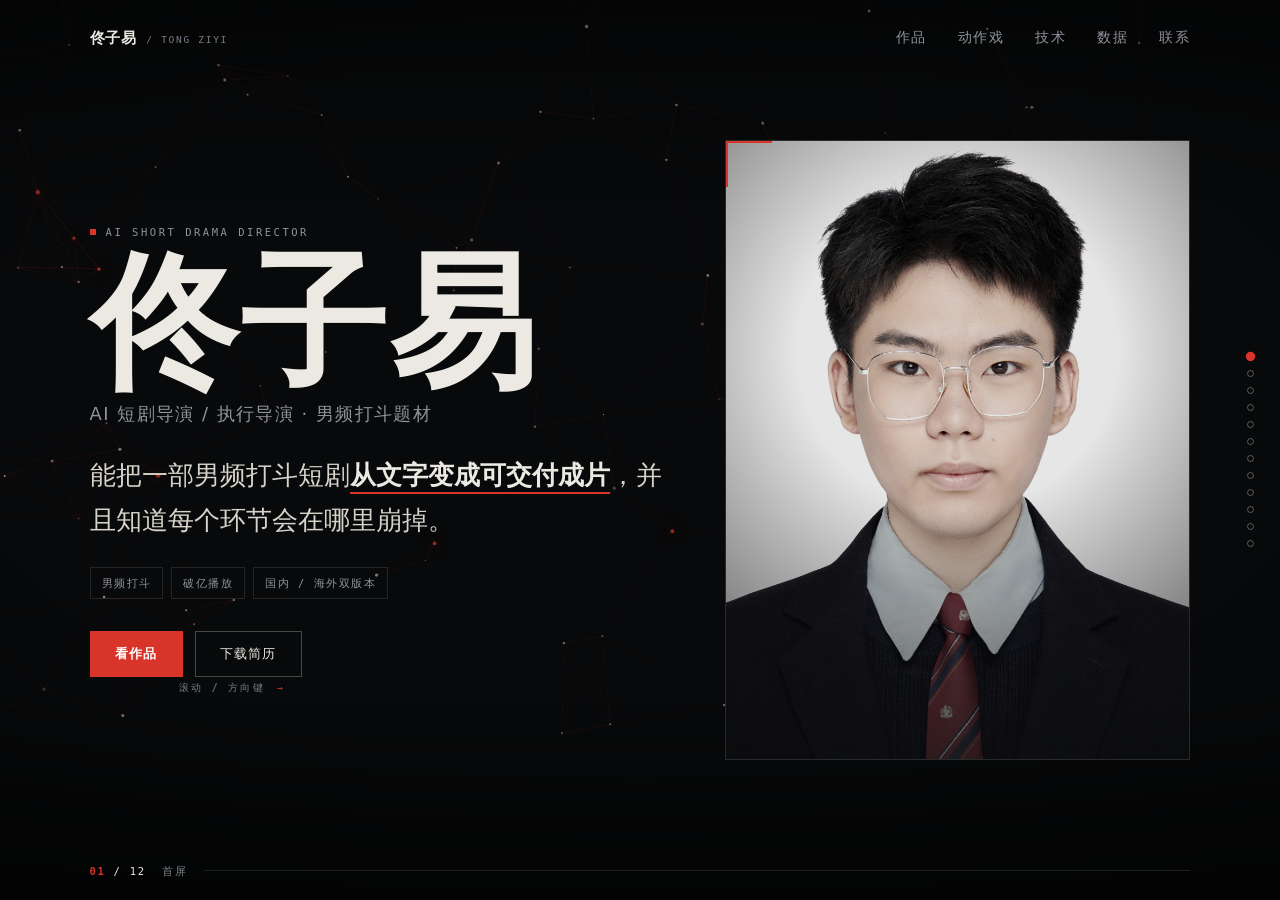
==== commit 5c01ff6c: "layout: 每屏内容铺满（放大主体、补回要点、均匀分布、背景编号）" ====
--- a/index.html
+++ b/index.html
@@ -67,6 +67,7 @@
 
     <!-- ================= ACTION ================= -->
     <section class="panel panel--action" id="action" data-panel data-label="动作戏">
+      <span class="ghost" aria-hidden="true">02</span>
       <div class="panel-head">
         <p class="panel-no">02</p>
         <h2>动作戏专项</h2>
@@ -78,6 +79,7 @@
 
     <!-- ================= TECH ================= -->
     <section class="panel panel--tech" id="tech" data-panel data-label="技术">
+      <span class="ghost" aria-hidden="true">03</span>
       <div class="panel-head">
         <p class="panel-no">03</p>
         <h2>技术</h2>
@@ -95,6 +97,7 @@
 
     <!-- ================= NUMBERS ================= -->
     <section class="panel panel--numbers" id="numbers" data-panel data-label="数据">
+      <span class="ghost" aria-hidden="true">04</span>
       <div class="panel-head">
         <p class="panel-no">04</p>
         <h2>数据</h2>
@@ -106,6 +109,7 @@
 
     <!-- ================= CONTACT ================= -->
     <section class="panel panel--contact" id="contact" data-panel data-label="联系">
+      <span class="ghost" aria-hidden="true">05</span>
       <div class="contact-inner">
         <p class="panel-no">05</p>
         <h2 class="contact-title">下一部戏，<br>从一条消息开始。</h2>
--- a/assets/css/style.css
+++ b/assets/css/style.css
@@ -383,3 +383,91 @@
   .js .panel{opacity:1;transform:none}
   #particles{display:none}
 }
+
+/* 手机上用原生整屏吸附：一划一屏 */
+@media (max-width:980px){
+  html{scroll-snap-type:y mandatory}
+  .panel{scroll-snap-align:start;scroll-snap-stop:always}
+}
+
+/* =========================================================
+   铺满：内容放大到接近上下边缘
+   ========================================================= */
+.panel{padding:clamp(72px,9vh,104px) var(--pad) clamp(52px,7vh,72px)}
+
+/* 首屏：名字与照片都放到 70vh 级 */
+.hero-name{font-size:clamp(72px,11.5vw,168px)}
+.hero-portrait{height:min(70vh,620px);width:auto;aspect-ratio:3/4}
+.hero-tag{font-size:clamp(19px,2vw,28px)}
+
+/* 作品屏：视频 74vh，接触印样更宽，背景大编号 */
+.panel--work .work-grid{grid-template-columns:minmax(0,420px) minmax(0,1fr);gap:clamp(34px,5vw,90px)}
+.panel--work.is-flip .work-grid{grid-template-columns:minmax(0,1fr) minmax(0,420px)}
+.work-media{height:min(74vh,680px)}
+.work-title{font-size:clamp(34px,4.6vw,66px)}
+.work-strip{max-width:none;margin-top:clamp(22px,4vh,36px);gap:8px}
+.work-frame{border-color:rgba(236,233,226,.18)}
+.ghost{
+  position:absolute;right:calc(var(--pad) - 10px);bottom:-1vh;
+  font-size:38vh;line-height:.78;font-weight:800;letter-spacing:-.03em;
+  color:rgba(236,233,226,.035);pointer-events:none;user-select:none;z-index:0
+}
+.panel--work.is-flip .ghost{right:auto;left:calc(var(--pad) - 10px)}
+.panel--work .work-grid{position:relative;z-index:1}
+
+/* 动作戏：四列拉高 */
+.steps{border-top-width:1px}
+.step{padding:36px 26px 6px}
+.step-k{font-size:clamp(22px,2.4vw,34px)}
+.step-text{font-size:15px;line-height:1.95;margin-top:4px}
+.step-detail{margin-top:14px;font-size:11px}
+
+/* 技术：卡片补回三条要点 */
+.tech-card{padding:clamp(20px,2.2vw,30px)}
+.tech-card ul{margin-top:10px}
+.tech-card li{
+  position:relative;padding-left:13px;font-size:12.8px;line-height:1.75;
+  color:var(--muted);margin-bottom:7px
+}
+.tech-card li::before{
+  content:"";position:absolute;left:0;top:.72em;width:5px;height:1px;background:var(--dim)
+}
+
+/* 数据：数字更大 */
+.stat{padding:clamp(22px,3.4vh,38px) clamp(12px,1.8vw,22px)}
+.stat-n{font-size:clamp(52px,7.4vw,104px)}
+.stat-l{font-size:15px;margin-top:14px}
+
+/* 联系：标题更大 */
+.contact-title{font-size:clamp(48px,7vw,120px)}
+
+/* 面板标题更大，撑住上方 */
+.panel-head h2{font-size:clamp(48px,6.4vw,104px)}
+.panel-head{margin-bottom:clamp(26px,4.5vh,50px)}
+
+/* 背景编号：所有面板通用，压住空白 */
+.ghost{
+  position:absolute;right:calc(var(--pad) - 10px);bottom:-1vh;
+  font-size:38vh;line-height:.78;font-weight:800;letter-spacing:-.03em;
+  color:rgba(236,233,226,.04);pointer-events:none;user-select:none;z-index:0
+}
+.panel.is-flip .ghost{right:auto;left:calc(var(--pad) - 10px)}
+.panel > *:not(.ghost){position:relative;z-index:1}
+.panel--numbers .stats,.panel--numbers .panel-note,.panel--tech .pipe,.panel--tech .tech-row{z-index:1}
+
+/* 文字面板：标题顶到上边、内容压到下边，整屏被撑满 */
+.panel--action,
+.panel--tech,
+.panel--numbers{justify-content:space-between}
+.ghost{color:rgba(236,233,226,.055)}
+.panel--action .steps{margin-top:auto;margin-bottom:auto}
+.panel--tech .pipe{margin-top:auto}
+.panel--numbers .stats{margin-top:auto}
+
+/* 三段内容均匀分布，比 space-between 的中间大洞更稳 */
+.panel--action,
+.panel--tech,
+.panel--numbers{justify-content:space-evenly}
+.panel--action .steps{margin-top:0;margin-bottom:0}
+.panel--tech .pipe{margin-top:0}
+.panel--numbers .stats{margin-top:0}
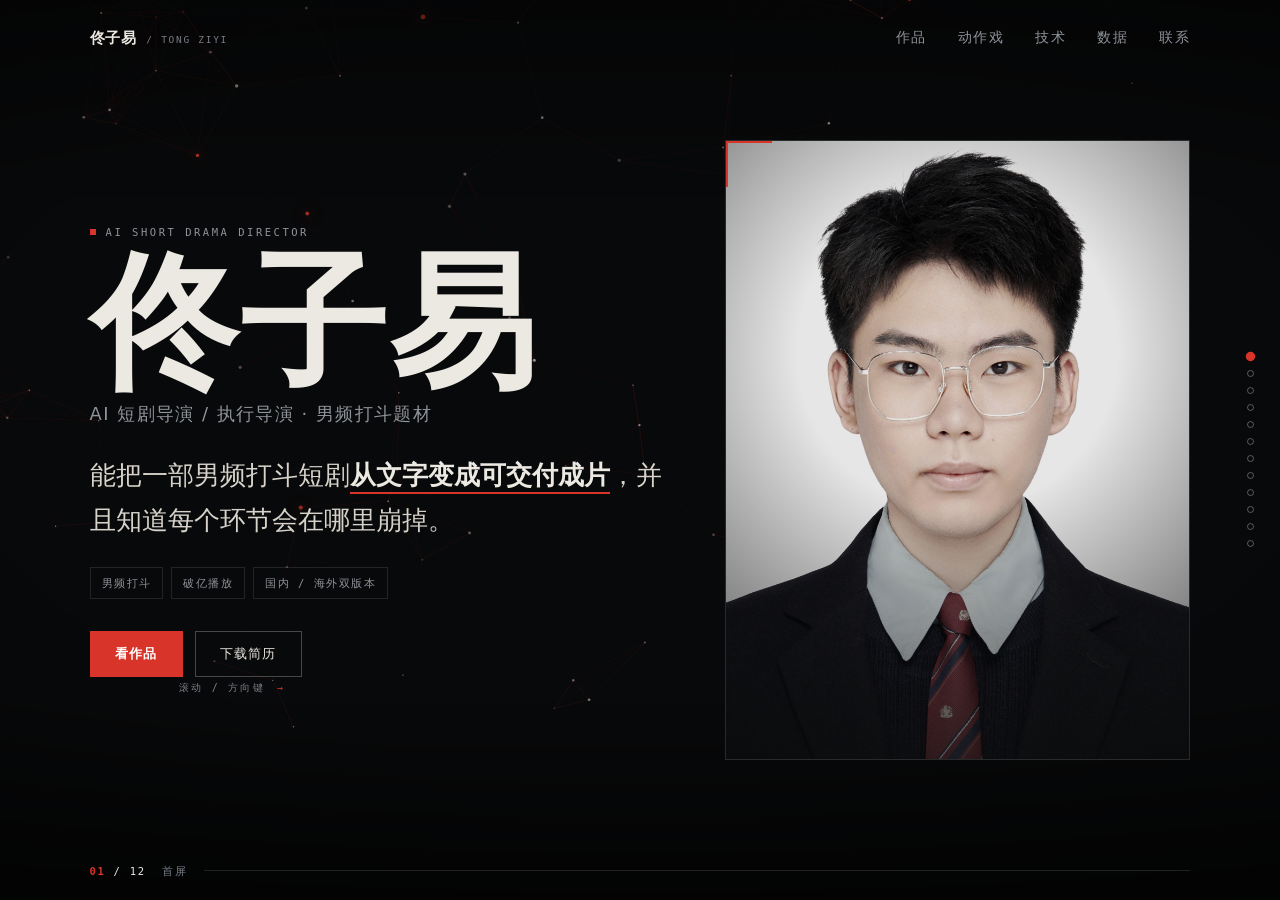
==== commit 776ed9bb: "mobile: 新增竖屏版 /m/，一屏一部片、视频铺满" ====
--- a/index.html
+++ b/index.html
@@ -21,6 +21,12 @@
   setTimeout(function () {
     if (!window.__SITE_READY) d.classList.remove("js", "motion");
   }, 3000);
+})();
+/* 手机访问自动进竖屏版；加 ?desktop=1 可留在电脑版 */
+(function () {
+  if (window.matchMedia("(max-width: 760px)").matches && !/[?&]desktop=1/.test(location.search)) {
+    location.replace("m/");
+  }
 })();
 </script>
 <link rel="stylesheet" href="assets/css/style.css">
--- a/assets/css/style.css
+++ b/assets/css/style.css
@@ -452,7 +452,7 @@
   color:rgba(236,233,226,.04);pointer-events:none;user-select:none;z-index:0
 }
 .panel.is-flip .ghost{right:auto;left:calc(var(--pad) - 10px)}
-.panel > *:not(.ghost){position:relative;z-index:1}
+.panel > *:not(.ghost):not(.work-bg){position:relative;z-index:1}
 .panel--numbers .stats,.panel--numbers .panel-note,.panel--tech .pipe,.panel--tech .tech-row{z-index:1}
 
 /* 文字面板：标题顶到上边、内容压到下边，整屏被撑满 */
@@ -471,3 +471,147 @@
 .panel--action .steps{margin-top:0;margin-bottom:0}
 .panel--tech .pipe{margin-top:0}
 .panel--numbers .stats{margin-top:0}
+
+/* =========================================================
+   1) 视频成为页面主体：高度吃到 84vh，宽度跟着放到 480
+   ========================================================= */
+.panel--work{
+  padding-top:clamp(68px,8vh,92px);
+  padding-bottom:clamp(46px,6vh,64px)
+}
+.panel--work .work-grid{
+  grid-template-columns:minmax(0,480px) minmax(0,1fr);
+  gap:clamp(36px,5vw,96px)
+}
+.panel--work.is-flip .work-grid{grid-template-columns:minmax(0,1fr) minmax(0,480px)}
+.work-media{
+  height:min(84vh,800px);
+  box-shadow:0 30px 90px rgba(0,0,0,.55),0 0 0 1px rgba(236,233,226,.06)
+}
+.work-title{font-size:clamp(38px,4.9vw,72px)}
+.work-fig{font-size:12.5px;margin-top:16px}
+.work-line{font-size:clamp(16px,1.45vw,20px);margin-top:12px}
+.work-strip{margin-top:clamp(26px,4.5vh,42px);gap:9px}
+
+/* =========================================================
+   2) 技术页：卡片与产线字号整体提一档
+   ========================================================= */
+.tech-card{padding:clamp(24px,2.6vw,36px)}
+.tech-card .mono-label{font-size:11px;letter-spacing:.2em}
+.tech-card h3{font-size:clamp(19px,1.8vw,25px);margin:12px 0 10px;line-height:1.3}
+.tech-card ul{margin-top:12px}
+.tech-card li{font-size:14.5px;line-height:1.85;margin-bottom:10px;padding-left:14px}
+.tech-card li::before{top:.78em;width:6px}
+
+.pipe-node b{font-size:15px;letter-spacing:.02em}
+.pipe-node em{font-size:10.5px;margin-top:7px;letter-spacing:.06em}
+.pn-dot{width:11px;height:11px;margin:54px auto 14px}
+.pipe-nodes{margin-top:-58px}
+.panel--tech .panel-sub{font-size:12px;letter-spacing:.14em}
+.panel--tech .panel-head h2{font-size:clamp(52px,6.8vw,112px)}
+
+/* 技术卡改 2×2：字号能再大一档 */
+.tech-row{grid-template-columns:repeat(2,1fr)}
+.tech-card{padding:clamp(22px,2.2vw,30px)}
+.tech-card h3{font-size:clamp(20px,1.7vw,24px);margin:10px 0 8px}
+.tech-card li{font-size:15px;line-height:1.8;margin-bottom:8px}
+.tech-card ul{margin-top:10px}
+
+/* 回四列：2×2 会溢出 92px，四列把字号控制在 22px 内刚好不折行 */
+.tech-row{grid-template-columns:repeat(4,1fr)}
+.tech-card{padding:clamp(22px,2.4vw,30px)}
+.tech-card h3{font-size:clamp(18px,1.5vw,22px);margin:10px 0 8px;white-space:nowrap}
+.tech-card li{font-size:14.5px;line-height:1.8;margin-bottom:8px}
+
+/* 修：nowrap 撑破 1fr 的 min-content，导致列宽不等、整列被撑高 */
+.tech-row{grid-template-columns:repeat(4,minmax(0,1fr))}
+.tech-card h3{white-space:normal;font-size:clamp(18px,1.45vw,21px)}
+.tech-card{min-width:0}
+
+/* =========================================================
+   作品面板：影片画面铺满整屏（模糊/压暗），视频仍是唯一清晰的画面
+   ========================================================= */
+.panel--work{overflow:hidden;isolation:isolate}
+.work-bg{
+  position:absolute;inset:-8%;z-index:0;
+  background-size:cover;background-position:center 35%;
+  filter:blur(46px) saturate(.85) brightness(.55);
+  transform:scale(1.12);opacity:.9;pointer-events:none
+}
+.panel--work::after{
+  content:"";position:absolute;inset:0;z-index:0;pointer-events:none;
+  background:
+    radial-gradient(90% 90% at 50% 45%,rgba(8,9,10,.35),rgba(8,9,10,.86) 78%),
+    linear-gradient(90deg,rgba(8,9,10,.75),rgba(8,9,10,.25) 45%,rgba(8,9,10,.75))
+}
+.panel--work .work-grid{position:relative;z-index:2}
+.work-media{
+  height:min(86vh,860px);
+  box-shadow:0 40px 120px rgba(0,0,0,.75),0 0 0 1px rgba(236,233,226,.1)
+}
+.panel--work .ghost{z-index:1;opacity:.5}
+
+/* 背景层调亮：之前压得太黑，等于没加 */
+.work-bg{filter:blur(26px) saturate(1.1) brightness(.85);opacity:1;transform:scale(1.18)}
+.panel--work::after{
+  background:
+    radial-gradient(75% 75% at 46% 42%,rgba(8,9,10,.05),rgba(8,9,10,.72) 82%),
+    linear-gradient(90deg,rgba(8,9,10,.55),rgba(8,9,10,.05) 40%,rgba(8,9,10,.55))
+}
+
+/* 背景层真正显形：只做轻度模糊，暗部只压在文字那一侧 */
+.work-bg{filter:blur(9px) saturate(1.15) brightness(.95);transform:scale(1.22);opacity:1}
+.panel--work::after{
+  background:linear-gradient(90deg,
+    rgba(8,9,10,.12) 0%,rgba(8,9,10,.18) 38%,
+    rgba(8,9,10,.88) 64%,rgba(8,9,10,.96) 100%)
+}
+.panel--work.is-flip::after{
+  background:linear-gradient(270deg,
+    rgba(8,9,10,.12) 0%,rgba(8,9,10,.18) 38%,
+    rgba(8,9,10,.88) 64%,rgba(8,9,10,.96) 100%)
+}
+
+/* 背景层：整体只压到 55%，文字下面单独加一层柔光 */
+.work-bg{filter:blur(11px) saturate(1.2) brightness(1.05)}
+.panel--work::after{
+  background:linear-gradient(90deg,rgba(8,9,10,.08) 0%,rgba(8,9,10,.12) 34%,rgba(8,9,10,.58) 58%,rgba(8,9,10,.8) 100%)
+}
+.panel--work.is-flip::after{
+  background:linear-gradient(270deg,rgba(8,9,10,.08) 0%,rgba(8,9,10,.12) 34%,rgba(8,9,10,.58) 58%,rgba(8,9,10,.8) 100%)
+}
+.work-copy{
+  padding:clamp(18px,2.2vw,30px);
+  margin:clamp(-30px,-2.2vw,-18px);
+  background:radial-gradient(120% 120% at 40% 50%,rgba(8,9,10,.82),rgba(8,9,10,.55) 60%,transparent 100%)
+}
+
+/* 修：上面的 > * 规则把背景层也变成了 relative，高度塌成 0 */
+.panel--work .work-bg{position:absolute;inset:-8%;z-index:0}
+
+/* 去掉文字块自带的那块硬边暗色，改由整屏渐变承担 */
+.work-copy{background:none;padding:0;margin:0}
+.panel--work::after{
+  background:linear-gradient(90deg,
+    rgba(8,9,10,.10) 0%,rgba(8,9,10,.16) 32%,
+    rgba(8,9,10,.66) 56%,rgba(8,9,10,.86) 100%)
+}
+.panel--work.is-flip::after{
+  background:linear-gradient(270deg,
+    rgba(8,9,10,.10) 0%,rgba(8,9,10,.16) 32%,
+    rgba(8,9,10,.66) 56%,rgba(8,9,10,.86) 100%)
+}
+.work-bg{filter:blur(15px) saturate(1.15) brightness(1)}
+
+/* 文字压暗再补一点，保证在亮背景上也能读 */
+.panel--work::after{
+  background:linear-gradient(90deg,
+    rgba(8,9,10,.14) 0%,rgba(8,9,10,.22) 32%,
+    rgba(8,9,10,.74) 58%,rgba(8,9,10,.9) 100%)
+}
+.panel--work.is-flip::after{
+  background:linear-gradient(270deg,
+    rgba(8,9,10,.14) 0%,rgba(8,9,10,.22) 32%,
+    rgba(8,9,10,.74) 58%,rgba(8,9,10,.9) 100%)
+}
+.work-title,.work-fig,.work-line,.work-no{text-shadow:0 2px 18px rgba(0,0,0,.65)}
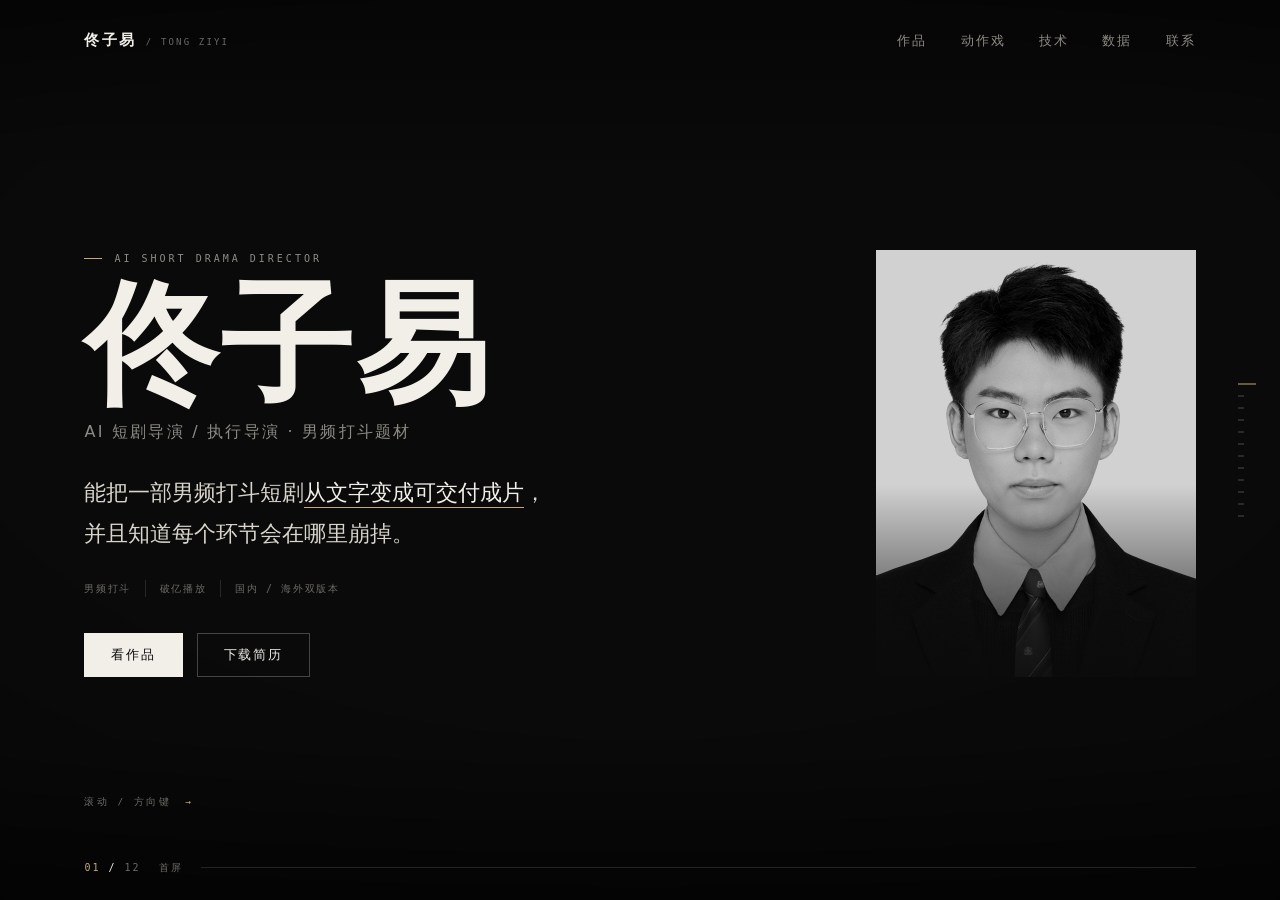
==== commit 4fa78131: "redesign: 近黑+暖白+黄铜，去掉粒子/幽灵数字/红色，重做排版层级" ====
--- a/index.html
+++ b/index.html
@@ -6,7 +6,7 @@
 <title>佟子易 · AI 短剧导演｜《749局猎神》破亿</title>
 <meta name="description" content="佟子易，AI 短剧导演 / 执行导演。导演作品《749局猎神》累计播放 1.0 亿+，在架 7 部短剧；从剧本拆解、分镜设计到成片交付全流程独立负责。">
 <meta name="author" content="佟子易">
-<meta name="theme-color" content="#08090a">
+<meta name="theme-color" content="#0a0a0b">
 <meta property="og:type" content="website">
 <meta property="og:title" content="佟子易 · AI 短剧导演｜《749局猎神》破亿">
 <meta property="og:description" content="男频打斗 AI 短剧，从文字到可交付成片的全流程导演。单部累计播放 1.0 亿+。">
--- a/assets/css/style.css
+++ b/assets/css/style.css
@@ -1,617 +1,410 @@
 /* =========================================================
-   佟子易 · 作品集（横屏版）
-   横向推进 + 粒子背景 + 极简信息层
+   佟子易 · 作品集
+   近黑 / 暖白 / 黄铜 · 只用排版和素材说话
    ========================================================= */
 
 :root{
-  --bg:#08090a;
-  --fg:#ece9e2;
-  --muted:#8f939a;
-  --dim:#7a7f88;
-  --red:#d8342a;
-  --line:rgba(236,233,226,.12);
-  --line-strong:rgba(236,233,226,.28);
-  --font:"PingFang SC","Hiragino Sans GB","Microsoft YaHei UI","Microsoft YaHei","Noto Sans SC",system-ui,-apple-system,sans-serif;
+  --bg:#0a0a0b;
+  --bg-2:#111113;
+  --fg:#f2efe9;
+  --muted:#8e8b84;
+  --dim:#6d6a64;
+  --brass:#c2a878;
+  --line:rgba(242,239,233,.13);
+  --line-2:rgba(242,239,233,.26);
+  --font:"PingFang SC","Hiragino Sans GB","Microsoft YaHei UI","Microsoft YaHei","Noto Sans SC",system-ui,sans-serif;
   --mono:"SF Mono",ui-monospace,"Cascadia Mono",Consolas,monospace;
   --ease:cubic-bezier(.22,.68,.18,1);
-  --pad:clamp(44px,7vw,140px);
+  --pad:clamp(40px,6.6vw,132px);
 }
 
 *,*::before,*::after{box-sizing:border-box}
 html{scroll-behavior:smooth;-webkit-text-size-adjust:100%}
 body{
   margin:0;background:var(--bg);color:var(--fg);
-  font-family:var(--font);font-size:17px;line-height:1.75;
+  font-family:var(--font);font-size:16px;line-height:1.7;
   -webkit-font-smoothing:antialiased;overflow-x:hidden
 }
 body.is-stage{overflow:hidden}
 img{max-width:100%;display:block}
 a{color:inherit;text-decoration:none}
-h1,h2,h3,p,figure,blockquote{margin:0}
+h1,h2,h3,p,figure{margin:0}
 ul,ol{margin:0;padding:0;list-style:none}
-::selection{background:var(--red);color:#fff}
-:focus-visible{outline:2px solid var(--red);outline-offset:3px}
-
-/* ---------- 背景 ---------- */
-#particles{position:fixed;inset:0;width:100%;height:100%;z-index:0;pointer-events:none;display:block}
+::selection{background:var(--brass);color:#141313}
+:focus-visible{outline:1px solid var(--brass);outline-offset:4px}
+
+/* 背景层：粒子关掉，只留极弱的暗角 */
+#particles{display:none}
 .vignette{
   position:fixed;inset:0;z-index:1;pointer-events:none;
   background:
-    radial-gradient(120% 90% at 50% 45%,transparent 45%,rgba(0,0,0,.55) 100%),
-    linear-gradient(180deg,rgba(0,0,0,.35),transparent 22%,transparent 78%,rgba(0,0,0,.5))
-}
-
-/* ---------- HUD ---------- */
+    radial-gradient(130% 100% at 50% 40%,transparent 42%,rgba(0,0,0,.55) 100%),
+    linear-gradient(180deg,rgba(0,0,0,.4),transparent 18%,transparent 82%,rgba(0,0,0,.45))
+}
+
+/* ---------- 顶栏 ---------- */
 .hud-top{
   position:fixed;top:0;left:0;right:0;z-index:20;
-  display:flex;align-items:center;justify-content:space-between;gap:24px;
-  padding:22px var(--pad);
+  display:flex;align-items:center;justify-content:space-between;
+  padding:26px var(--pad);pointer-events:none
+}
+.hud-top a{pointer-events:auto}
+.brand{display:flex;align-items:baseline;gap:10px}
+.brand b{font-size:15px;font-weight:600;letter-spacing:.14em}
+.brand span{font-family:var(--mono);font-size:9px;letter-spacing:.24em;color:var(--dim)}
+.hud-nav{display:flex;gap:clamp(18px,2.6vw,40px)}
+.hud-nav a{
+  font-size:12.5px;letter-spacing:.16em;color:var(--muted);
+  padding:4px 0;position:relative;transition:color .35s
+}
+.hud-nav a::after{
+  content:"";position:absolute;left:0;right:0;bottom:-1px;height:1px;
+  background:var(--brass);transform:scaleX(0);transform-origin:left;
+  transition:transform .45s var(--ease)
+}
+.hud-nav a:hover,.hud-nav a.is-active{color:var(--fg)}
+.hud-nav a.is-active::after{transform:scaleX(1)}
+
+/* ---------- 底栏 ---------- */
+.hud-bottom{
+  position:fixed;left:var(--pad);right:var(--pad);bottom:24px;z-index:20;
+  display:flex;align-items:center;gap:18px;
+  font-family:var(--mono);font-size:10px;letter-spacing:.2em;color:var(--dim);
   pointer-events:none
 }
-.hud-top a{pointer-events:auto}
-.brand{display:flex;align-items:baseline;gap:9px;font-size:15px;letter-spacing:.06em}
-.brand b{font-weight:700}
-.brand span{font-family:var(--mono);font-size:9.5px;letter-spacing:.18em;color:var(--dim)}
-.hud-nav{display:flex;gap:clamp(14px,2.4vw,34px)}
-.hud-nav a{
-  font-size:13.5px;letter-spacing:.12em;color:var(--muted);
-  position:relative;padding:4px 0;transition:color .25s
-}
-.hud-nav a::after{
-  content:"";position:absolute;left:0;right:0;bottom:0;height:1px;background:var(--red);
-  transform:scaleX(0);transform-origin:left;transition:transform .35s var(--ease)
-}
-.hud-nav a:hover,.hud-nav a.is-active{color:var(--fg)}
-.hud-nav a:hover::after,.hud-nav a.is-active::after{transform:scaleX(1)}
-
-.hud-bottom{
-  position:fixed;left:var(--pad);right:var(--pad);bottom:20px;z-index:20;
-  display:flex;align-items:center;gap:16px;
-  font-family:var(--mono);font-size:10.5px;letter-spacing:.16em;color:var(--dim);
-  pointer-events:none
-}
 .hud-count{color:var(--fg)}
-.hud-count b{color:var(--red)}
-.hud-count em{font-style:normal}
-.hud-label{letter-spacing:.2em}
+.hud-count b{font-weight:500;color:var(--brass)}
+.hud-count em{font-style:normal;color:var(--dim)}
+.hud-label{letter-spacing:.24em}
 .hud-bar{flex:1;height:1px;background:var(--line);position:relative;overflow:hidden}
-.hud-bar i{position:absolute;inset:0;background:var(--red);transform-origin:0 50%;transform:scaleX(0)}
-
+.hud-bar i{position:absolute;inset:0;background:var(--fg);transform-origin:0 50%;transform:scaleX(0);opacity:.6}
+
+/* ---------- 右侧刻度 ---------- */
 .dots{
-  position:fixed;right:26px;top:50%;transform:translateY(-50%);z-index:20;
-  display:flex;flex-direction:column;gap:10px
+  position:fixed;right:24px;top:50%;transform:translateY(-50%);z-index:20;
+  display:flex;flex-direction:column;gap:11px
 }
 .dots button{
-  width:7px;height:7px;padding:0;border:1px solid rgba(236,233,226,.35);
-  background:transparent;border-radius:50%;cursor:pointer;
-  transition:background .3s,transform .3s,border-color .3s
-}
-.dots button:hover{background:var(--fg);border-color:var(--fg)}
-.dots button.is-on{background:var(--red);border-color:var(--red);transform:scale(1.35)}
+  width:6px;height:1px;padding:0;border:0;background:rgba(242,239,233,.28);
+  cursor:pointer;transition:background .4s,width .4s
+}
+.dots button:hover{background:var(--fg)}
+.dots button.is-on{background:var(--brass);width:18px}
 
 /* ---------- 舞台 ---------- */
 .stage{position:relative;z-index:2;height:100vh;overflow:hidden}
 .track{display:flex;height:100%;will-change:transform}
 .panel{
   position:relative;flex:0 0 100vw;height:100vh;
-  padding:clamp(92px,11vh,130px) var(--pad) clamp(64px,9vh,90px);
-  display:flex;flex-direction:column;justify-content:center;
-  min-width:0
-}
-
-/* ---------- HERO ---------- */
+  padding:clamp(96px,13vh,140px) var(--pad) clamp(70px,10vh,96px);
+  display:flex;flex-direction:column;justify-content:center;min-width:0
+}
+.ghost{display:none}
+
+/* ---------- 首屏 ---------- */
 .hero-grid{
-  display:grid;grid-template-columns:minmax(0,1.15fr) minmax(0,.85fr);
-  align-items:center;gap:clamp(30px,6vw,90px)
+  display:grid;grid-template-columns:minmax(0,1.18fr) minmax(0,.82fr);
+  align-items:center;gap:clamp(36px,6vw,96px)
 }
 .kicker{
-  display:flex;align-items:center;gap:10px;
-  font-family:var(--mono);font-size:10.5px;letter-spacing:.24em;color:var(--muted)
-}
-.dot{width:6px;height:6px;background:var(--red);display:inline-block;flex:none}
+  display:flex;align-items:center;gap:12px;
+  font-family:var(--mono);font-size:10px;letter-spacing:.3em;color:var(--muted)
+}
+.dot{width:18px;height:1px;background:var(--brass);display:inline-block}
 .hero-name{
-  font-size:clamp(64px,10.5vw,150px);line-height:.9;font-weight:800;
-  letter-spacing:.02em;margin:14px 0 10px
-}
-.hero-role{font-size:clamp(15px,1.4vw,19px);letter-spacing:.08em;color:var(--muted)}
+  font-size:clamp(76px,10.4vw,170px);line-height:.88;font-weight:600;
+  letter-spacing:.02em;margin:18px 0 16px
+}
+.hero-role{font-size:clamp(14px,1.25vw,18px);letter-spacing:.14em;color:var(--muted)}
 .hero-tag{
-  font-size:clamp(18px,1.9vw,26px);line-height:1.75;color:#d7d3ca;
-  margin-top:24px;max-width:24em
-}
-.hero-tag b{color:var(--fg);font-weight:700;border-bottom:2px solid var(--red);padding-bottom:2px}
-.hero-meta{display:flex;flex-wrap:wrap;gap:8px;margin-top:24px}
+  font-size:clamp(17px,1.7vw,24px);line-height:1.85;color:#d9d5cc;
+  margin-top:28px;max-width:22em
+}
+.hero-tag b{color:var(--fg);font-weight:500;border-bottom:1px solid var(--brass);padding-bottom:2px}
+.hero-meta{display:flex;flex-wrap:wrap;margin-top:26px}
 .hero-meta span{
-  font-family:var(--mono);font-size:10.5px;letter-spacing:.14em;
-  border:1px solid var(--line);padding:6px 11px;color:var(--muted)
-}
-.hero-actions{display:flex;flex-wrap:wrap;gap:12px;margin-top:32px}
+  font-family:var(--mono);font-size:10px;letter-spacing:.16em;color:var(--dim);
+  padding:0 14px;border-left:1px solid var(--line)
+}
+.hero-meta span:first-child{padding-left:0;border-left:0}
+.hero-actions{display:flex;gap:14px;margin-top:36px}
 .btn{
   display:inline-flex;align-items:center;justify-content:center;
-  height:46px;padding:0 24px;border:1px solid var(--line-strong);
-  font-size:13px;letter-spacing:.1em;
-  transition:transform .25s var(--ease),background .25s,border-color .25s,color .25s
-}
-.btn:hover{transform:translateY(-2px);border-color:var(--fg)}
-.btn-primary{background:var(--red);border-color:var(--red);color:#fff;font-weight:600}
-.btn-primary:hover{background:#e8412f;border-color:#e8412f}
+  height:44px;padding:0 26px;border:1px solid var(--line-2);
+  font-size:12.5px;letter-spacing:.14em;color:var(--fg);
+  transition:background .35s,border-color .35s,color .35s
+}
+.btn:hover{border-color:var(--fg)}
+.btn-primary{background:var(--fg);border-color:var(--fg);color:#0a0a0b;font-weight:500}
+.btn-primary:hover{background:var(--brass);border-color:var(--brass);color:#141313}
 
 .hero-portrait{
-  position:relative;justify-self:end;width:min(100%,380px);
-  aspect-ratio:3/4;border:1px solid var(--line);overflow:hidden;background:#0d0f11
+  position:relative;justify-self:end;width:min(100%,360px);
+  aspect-ratio:3/4;overflow:hidden;background:#0f1012
 }
 .hero-portrait img{
   width:100%;height:100%;object-fit:cover;
-  filter:contrast(1.04) saturate(.6) brightness(.9)
+  filter:grayscale(.15) contrast(1.02) brightness(.94)
 }
 .hero-portrait::after{
   content:"";position:absolute;inset:0;pointer-events:none;
-  background:radial-gradient(115% 85% at 50% 34%,transparent 30%,rgba(8,9,10,.55) 74%,rgba(8,9,10,.95))
-}
-.hero-portrait::before{
-  content:"";position:absolute;left:0;top:0;width:46px;height:46px;z-index:2;
-  border-top:2px solid var(--red);border-left:2px solid var(--red)
-}
+  background:linear-gradient(180deg,transparent 55%,rgba(10,10,11,.85))
+}
+
 .scroll-hint{
-  position:absolute;left:var(--pad);bottom:clamp(64px,9vh,90px);
-  display:flex;align-items:center;gap:12px;
-  font-family:var(--mono);font-size:10px;letter-spacing:.22em;color:var(--dim)
-}
-.scroll-hint i{color:var(--red);font-style:normal;animation:slide 2.4s var(--ease) infinite}
-@keyframes slide{0%,100%{transform:translateX(0);opacity:.5}50%{transform:translateX(8px);opacity:1}}
+  position:absolute;left:var(--pad);bottom:clamp(70px,10vh,96px);
+  display:flex;align-items:center;gap:14px;
+  font-family:var(--mono);font-size:9.5px;letter-spacing:.26em;color:var(--dim)
+}
+.scroll-hint i{font-style:normal;color:var(--brass);animation:slide 3s var(--ease) infinite}
+@keyframes slide{0%,100%{transform:translateX(0);opacity:.45}50%{transform:translateX(10px);opacity:1}}
 
 /* ---------- 作品面板 ---------- */
 .panel--work .work-grid{
-  display:grid;grid-template-columns:minmax(0,360px) minmax(0,1fr);
-  align-items:center;gap:clamp(32px,5vw,80px)
-}
-.panel--work.is-flip .work-grid{grid-template-columns:minmax(0,1fr) minmax(0,360px)}
+  display:grid;grid-template-columns:minmax(0,420px) minmax(0,1fr);
+  align-items:center;gap:clamp(40px,6vw,110px)
+}
+.panel--work.is-flip .work-grid{grid-template-columns:minmax(0,1fr) minmax(0,420px)}
 .panel--work.is-flip .work-media{order:2}
 
 .work-media{
-  position:relative;height:min(62vh,540px);aspect-ratio:9/16;justify-self:center;
-  background:#000;border:1px solid var(--line);overflow:hidden;cursor:pointer
+  position:relative;height:min(74vh,700px);aspect-ratio:9/16;justify-self:center;
+  background:#000;overflow:hidden;cursor:pointer
 }
 .work-media video{width:100%;height:100%;object-fit:cover;display:block;background:#000}
 .work-media .play{
-  position:absolute;inset:0;display:grid;place-items:end end;
-  padding:12px;background:none;border:0;cursor:pointer
+  position:absolute;inset:0;display:grid;place-items:end end;padding:16px;
+  background:none;border:0;cursor:pointer
 }
 .play-ring{
-  width:46px;height:46px;border-radius:50%;border:1px solid rgba(255,255,255,.6);
-  display:grid;place-items:center;background:rgba(8,9,10,.4);
-  -webkit-backdrop-filter:blur(6px);backdrop-filter:blur(6px);
-  transition:transform .3s var(--ease),background .3s,border-color .3s
-}
-.play:hover .play-ring{transform:scale(1.08);background:var(--red);border-color:var(--red)}
+  width:44px;height:44px;border-radius:50%;border:1px solid rgba(255,255,255,.55);
+  display:grid;place-items:center;background:rgba(10,10,11,.35);
+  -webkit-backdrop-filter:blur(10px);backdrop-filter:blur(10px);
+  transition:transform .4s var(--ease),background .4s,border-color .4s
+}
+.play:hover .play-ring{transform:scale(1.06);background:rgba(194,168,120,.9);border-color:transparent}
 .play-ring::after{
   content:"";width:0;height:0;margin-left:3px;
-  border-left:12px solid #fff;border-top:8px solid transparent;border-bottom:8px solid transparent
+  border-left:11px solid #fff;border-top:7px solid transparent;border-bottom:7px solid transparent
 }
 
 .work-copy .work-no{
-  font-family:var(--mono);font-size:11px;letter-spacing:.18em;color:var(--red)
+  font-family:var(--mono);font-size:10.5px;letter-spacing:.24em;color:var(--brass)
 }
 .work-title{
-  font-size:clamp(30px,4vw,58px);line-height:1.06;font-weight:800;
-  letter-spacing:.01em;margin-top:8px
+  font-size:clamp(34px,4.2vw,66px);line-height:1.04;font-weight:600;
+  letter-spacing:.01em;margin-top:14px
 }
 .work-fig{
-  font-family:var(--mono);font-size:11.5px;letter-spacing:.12em;
-  color:var(--muted);margin-top:14px
+  font-family:var(--mono);font-size:11px;letter-spacing:.16em;
+  color:var(--muted);margin-top:18px;padding-top:18px;border-top:1px solid var(--line)
 }
 .work-line{
-  font-size:clamp(15px,1.3vw,18px);line-height:1.8;color:var(--muted);
-  margin-top:10px;max-width:26em
+  font-size:clamp(15px,1.25vw,18px);line-height:1.8;color:var(--muted);
+  margin-top:14px;max-width:26em
 }
 .work-strip{
-  display:grid;grid-template-columns:repeat(6,1fr);gap:6px;
-  margin-top:clamp(18px,3vh,28px);padding-top:10px;
-  border-top:1px solid rgba(216,52,42,.45);max-width:660px
+  display:grid;grid-template-columns:repeat(6,1fr);gap:6px;margin-top:clamp(20px,3.4vh,34px);
+  padding-top:6px;max-width:680px
 }
 .work-frame{
-  position:relative;aspect-ratio:9/16;background:#0b0d0f;
-  border:1px solid var(--line);overflow:hidden;margin:0;cursor:zoom-in
-}
-.work-frame img{
-  width:100%;height:100%;object-fit:cover;
-  transition:transform .6s var(--ease),filter .4s
-}
-.work-frame:hover img{transform:scale(1.08);filter:brightness(1.15)}
+  position:relative;aspect-ratio:9/16;background:#0d0e10;overflow:hidden;margin:0;cursor:zoom-in
+}
+.work-frame img{width:100%;height:100%;object-fit:cover;opacity:.92;transition:transform .8s var(--ease),opacity .4s}
+.work-frame:hover img{transform:scale(1.06);opacity:1}
 .work-tc{
-  position:absolute;left:4px;bottom:4px;
+  position:absolute;left:5px;bottom:5px;
   font-family:var(--mono);font-size:8px;letter-spacing:.04em;
-  color:#fff;background:rgba(0,0,0,.62);padding:1px 4px
-}
-
-/* ---------- 面板标题 ---------- */
-.panel-head{margin-bottom:clamp(24px,4vh,44px)}
-.panel-no{font-family:var(--mono);font-size:11px;letter-spacing:.2em;color:var(--red)}
+  color:rgba(255,255,255,.8);background:rgba(0,0,0,.5);padding:1px 4px
+}
+
+/* ---------- 章节头 ---------- */
+.panel-head{margin-bottom:clamp(28px,4.6vh,48px)}
+.panel-no{font-family:var(--mono);font-size:10.5px;letter-spacing:.24em;color:var(--brass)}
 .panel-head h2{
-  font-size:clamp(42px,5.6vw,86px);line-height:1;font-weight:800;
-  letter-spacing:.01em;margin-top:8px
+  font-size:clamp(46px,6.2vw,104px);line-height:1;font-weight:600;
+  letter-spacing:.01em;margin-top:14px
 }
 .panel-sub{
-  font-family:var(--mono);font-size:11px;letter-spacing:.16em;
-  color:var(--dim);margin-top:12px
-}
-.panel-line{font-size:clamp(15px,1.3vw,17px);line-height:1.85;color:var(--muted);max-width:44em}
+  font-family:var(--mono);font-size:10.5px;letter-spacing:.18em;
+  color:var(--dim);margin-top:16px
+}
+.panel-line{font-size:clamp(15px,1.25vw,17.5px);line-height:1.9;color:var(--muted);max-width:46em}
 .panel-note{
-  font-size:12.5px;line-height:1.9;color:var(--dim);
-  margin-top:clamp(18px,3vh,30px);max-width:70em
+  font-family:var(--mono);font-size:11px;line-height:1.9;color:var(--dim);
+  margin-top:clamp(20px,3.4vh,34px);max-width:76em
 }
 
 /* ---------- 动作戏 ---------- */
 .steps{
   display:grid;grid-template-columns:repeat(4,1fr);
-  border-top:1px solid var(--line-strong);margin-bottom:clamp(22px,4vh,38px)
-}
-.step{padding:22px 20px 0;border-right:1px solid var(--line);position:relative}
+  border-top:1px solid var(--line-2);margin-bottom:clamp(22px,4vh,36px)
+}
+.step{padding:26px 24px 0 0;border-right:1px solid var(--line)}
 .step:last-child{border-right:0}
-.step::before{content:"";position:absolute;left:0;top:-3px;width:6px;height:6px;background:var(--red)}
-.step-k{display:block;font-size:clamp(20px,2vw,28px);font-weight:800;letter-spacing:.04em}
+.step-k{display:block;font-size:clamp(20px,1.9vw,26px);font-weight:600;letter-spacing:.06em}
 .step-en{
-  display:block;font-family:var(--mono);font-size:9px;letter-spacing:.24em;
-  color:var(--red);margin:6px 0 12px
-}
-.step-text{font-size:14px;line-height:1.9;color:#b8b4ac}
+  display:block;font-family:var(--mono);font-size:8.5px;letter-spacing:.3em;
+  color:var(--brass);margin:10px 0 14px
+}
+.step-text{font-size:14px;line-height:1.95;color:#b5b1a8}
 .step-detail{
-  margin-top:10px;font-family:var(--mono);font-size:10.5px;
-  color:var(--dim);letter-spacing:.04em;line-height:1.7
+  margin-top:12px;font-family:var(--mono);font-size:10px;
+  color:var(--dim);letter-spacing:.06em;line-height:1.7
 }
 
 /* ---------- 技术 ---------- */
-.pipe{position:relative;padding:18px 0 0;margin-bottom:clamp(24px,4vh,40px)}
-.pipe-rail{position:relative;height:1px;background:var(--line-strong);margin:0 2%}
-.pipe-fill{position:absolute;left:0;top:0;height:100%;background:var(--red);width:calc(var(--p,0) * 100%);box-shadow:0 0 12px rgba(216,52,42,.8)}
+.pipe{position:relative;padding:14px 0 0;margin-bottom:clamp(26px,4vh,42px)}
+.pipe-rail{position:relative;height:1px;background:var(--line-2);margin:0 2%}
+.pipe-fill{position:absolute;left:0;top:0;height:100%;background:var(--brass);width:calc(var(--p,0) * 100%)}
 .pipe-head{
-  position:absolute;top:50%;left:calc(var(--p,0) * 100%);width:7px;height:7px;border-radius:50%;
-  background:#ff6a4d;transform:translate(-50%,-50%);
-  box-shadow:0 0 0 3px rgba(216,52,42,.18),0 0 14px rgba(255,90,60,.9)
-}
-.pipe-nodes{display:grid;grid-template-columns:repeat(6,1fr);margin-top:-56px}
+  position:absolute;top:50%;left:calc(var(--p,0) * 100%);width:5px;height:5px;border-radius:50%;
+  background:var(--brass);transform:translate(-50%,-50%);
+  box-shadow:0 0 0 4px rgba(194,168,120,.14)
+}
+.pipe-nodes{display:grid;grid-template-columns:repeat(6,1fr);margin-top:-52px}
 .pipe-node{text-align:center;padding:0 6px}
 .pn-dot{
-  display:block;width:9px;height:9px;margin:52px auto 12px;border-radius:50%;
-  border:1px solid var(--line-strong);background:var(--bg);
-  transition:background .4s,border-color .4s
-}
-.pipe-node b{display:block;font-size:13px;font-weight:600;color:var(--muted);transition:color .4s}
+  display:block;width:5px;height:5px;margin:50px auto 14px;border-radius:50%;
+  background:rgba(242,239,233,.22);transition:background .5s
+}
+.pipe-node b{display:block;font-size:12.5px;font-weight:500;color:var(--muted);letter-spacing:.08em;transition:color .5s}
 .pipe-node em{
-  display:block;font-style:normal;font-family:var(--mono);font-size:9px;
-  color:var(--dim);margin-top:5px
-}
-.pipe-node.is-on .pn-dot{background:var(--red);border-color:var(--red);box-shadow:0 0 0 4px rgba(216,52,42,.14)}
+  display:block;font-style:normal;font-family:var(--mono);font-size:8.5px;
+  color:var(--dim);margin-top:6px;letter-spacing:.1em
+}
+.pipe-node.is-on .pn-dot{background:var(--brass)}
 .pipe-node.is-on b{color:var(--fg)}
 
-.tech-row{display:grid;grid-template-columns:repeat(4,1fr);gap:1px;background:var(--line);border:1px solid var(--line)}
-.tech-card{background:var(--bg);padding:clamp(16px,2vw,24px)}
+.tech-row{display:grid;grid-template-columns:repeat(4,1fr);border-top:1px solid var(--line)}
+.tech-card{padding:clamp(18px,2.2vw,28px) clamp(14px,1.8vw,24px) 0 0;border-right:1px solid var(--line)}
+.tech-card:last-child{border-right:0}
 .tech-card .mono-label{
-  font-family:var(--mono);font-size:9.5px;letter-spacing:.18em;color:var(--red)
-}
-.tech-card h3{font-size:clamp(15px,1.4vw,18px);font-weight:700;margin:8px 0 6px}
-.tech-card p{font-size:12.5px;line-height:1.8;color:var(--muted)}
+  font-family:var(--mono);font-size:9px;letter-spacing:.2em;color:var(--brass)
+}
+.tech-card h3{font-size:clamp(15px,1.35vw,18px);font-weight:600;margin:12px 0 10px;letter-spacing:.03em}
+.tech-card ul{margin-top:6px}
+.tech-card li{
+  position:relative;padding-left:12px;font-size:12.5px;line-height:1.85;
+  color:var(--muted);margin-bottom:6px
+}
+.tech-card li::before{content:"";position:absolute;left:0;top:.82em;width:5px;height:1px;background:var(--dim)}
 
 /* ---------- 数据 ---------- */
-.stats{display:grid;grid-template-columns:repeat(4,1fr);gap:1px;background:var(--line);border-top:1px solid var(--line);border-bottom:1px solid var(--line)}
-.stat{background:var(--bg);padding:clamp(18px,3vh,30px) clamp(10px,1.6vw,20px)}
-.stat-v{display:flex;align-items:baseline;gap:3px;font-family:var(--mono);font-weight:700}
-.stat-n{font-size:clamp(40px,6vw,84px);line-height:1;letter-spacing:-.02em;font-variant-numeric:tabular-nums}
-.stat-a{font-size:clamp(16px,2vw,24px);color:var(--red)}
-.stat-l{font-size:14px;color:var(--muted);margin-top:12px}
-.stat-s{font-size:11.5px;color:var(--dim);margin-top:4px}
+.stats{
+  display:grid;grid-template-columns:repeat(4,1fr);
+  border-top:1px solid var(--line-2);border-bottom:1px solid var(--line)
+}
+.stat{padding:clamp(24px,3.6vh,40px) clamp(14px,2vw,28px) clamp(24px,3.6vh,40px) 0;border-right:1px solid var(--line)}
+.stat:last-child{border-right:0}
+.stat-v{display:flex;align-items:baseline;gap:4px}
+.stat-n{
+  font-size:clamp(48px,7vw,110px);line-height:.95;font-weight:600;
+  letter-spacing:-.02em;font-variant-numeric:tabular-nums
+}
+.stat-a{font-size:clamp(16px,1.8vw,26px);color:var(--brass);font-weight:400}
+.stat-l{font-size:14px;color:var(--muted);margin-top:16px;letter-spacing:.04em}
+.stat-s{font-size:11.5px;color:var(--dim);margin-top:5px;font-family:var(--mono);letter-spacing:.04em}
 
 /* ---------- 联系 ---------- */
-.contact-inner{max-width:1000px}
+.contact-inner{max-width:1080px}
 .contact-title{
-  font-size:clamp(44px,6.4vw,104px);line-height:1.14;
-  font-weight:800;letter-spacing:.01em;margin:14px 0 34px
+  font-size:clamp(46px,6.4vw,116px);line-height:1.1;font-weight:600;
+  letter-spacing:.01em;margin:18px 0 44px
 }
 .contact-mail{
-  display:inline-block;font-size:clamp(20px,2.4vw,32px);
-  border-bottom:1px solid var(--line-strong);padding-bottom:6px;
-  transition:color .3s,border-color .3s
-}
-.contact-mail:hover{color:var(--red);border-color:var(--red)}
-.contact-links{display:flex;flex-wrap:wrap;gap:12px 26px;margin-top:30px}
+  display:inline-block;font-size:clamp(20px,2.2vw,30px);
+  border-bottom:1px solid var(--line-2);padding-bottom:8px;
+  transition:color .3s,border-color .3s,letter-spacing .4s
+}
+.contact-mail:hover{color:var(--brass);border-color:var(--brass);letter-spacing:.01em}
+.contact-links{display:flex;flex-wrap:wrap;gap:14px 32px;margin-top:38px}
 .contact-links a{
-  font-size:14.5px;color:var(--muted);padding-bottom:3px;
-  border-bottom:1px solid transparent;transition:color .25s,border-color .25s
-}
-.contact-links a:hover{color:var(--fg);border-bottom-color:var(--red)}
+  font-size:13.5px;color:var(--muted);padding-bottom:4px;
+  border-bottom:1px solid transparent;transition:color .3s,border-color .3s
+}
+.contact-links a:hover{color:var(--fg);border-bottom-color:var(--brass)}
 
 /* ---------- 灯箱 / 提示 ---------- */
 .lightbox{
-  position:fixed;inset:0;z-index:60;background:rgba(4,5,6,.95);
-  display:grid;place-items:center;padding:clamp(16px,4vw,48px)
+  position:fixed;inset:0;z-index:60;background:rgba(6,6,7,.96);
+  display:grid;place-items:center;padding:clamp(20px,4vw,56px)
 }
 .lightbox[hidden]{display:none}
-.lightbox figure{max-width:min(900px,100%);max-height:100%;display:flex;flex-direction:column;gap:12px}
-.lightbox img{max-width:100%;max-height:80vh;object-fit:contain;margin:0 auto;border:1px solid var(--line)}
-.lightbox figcaption{font-size:12.5px;color:var(--muted);text-align:center}
+.lightbox figure{max-width:min(900px,100%);max-height:100%;display:flex;flex-direction:column;gap:14px}
+.lightbox img{max-width:100%;max-height:80vh;object-fit:contain;margin:0 auto}
+.lightbox figcaption{
+  font-family:var(--mono);font-size:10.5px;letter-spacing:.12em;
+  color:var(--muted);text-align:center
+}
 .lb-close{
-  position:absolute;right:clamp(14px,3vw,32px);top:clamp(14px,3vw,32px);
-  width:42px;height:42px;border:1px solid var(--line-strong);background:transparent;
-  color:var(--fg);font-size:16px;cursor:pointer
-}
-.lb-close:hover{background:var(--red);border-color:var(--red)}
+  position:absolute;right:clamp(16px,3vw,36px);top:clamp(16px,3vw,36px);
+  width:40px;height:40px;border:1px solid var(--line-2);background:transparent;
+  color:var(--fg);font-size:14px;cursor:pointer;transition:background .3s,color .3s
+}
+.lb-close:hover{background:var(--fg);color:#0a0a0b}
 
 .toast{
-  position:fixed;left:50%;bottom:70px;transform:translate(-50%,16px);
-  background:#191c20;border:1px solid var(--line-strong);color:var(--fg);
-  font-size:12.5px;padding:12px 18px;z-index:70;
-  opacity:0;pointer-events:none;transition:opacity .3s,transform .3s
+  position:fixed;left:50%;bottom:78px;transform:translate(-50%,14px);
+  background:#17171a;border:1px solid var(--line-2);color:var(--fg);
+  font-size:12px;letter-spacing:.06em;padding:12px 20px;z-index:70;
+  opacity:0;pointer-events:none;transition:opacity .35s,transform .35s
 }
 .toast.is-on{opacity:1;transform:translate(-50%,0)}
-.noscript{padding:20px}
+.noscript{padding:24px}
 
 /* ---------- 入场 ---------- */
-.js .panel{opacity:0;transform:translateY(18px)}
-.js .panel.is-in{opacity:1;transform:none;transition:opacity 1s var(--ease),transform 1s var(--ease)}
-
-/* ---------- 窄屏：退回纵向 ---------- */
+.js .panel{opacity:0;transform:translateY(20px)}
+.js .panel.is-in{opacity:1;transform:none;transition:opacity 1.1s var(--ease),transform 1.1s var(--ease)}
+
+/* ---------- 窄屏 ---------- */
 @media (max-width:980px){
   body.is-stage{overflow:auto}
   .stage{height:auto;overflow:visible}
   .track{display:block;transform:none!important}
-  .panel{
-    width:100%;height:auto;min-height:100svh;
-    padding:96px 22px 80px
-  }
-  .hero-grid{grid-template-columns:1fr;gap:26px}
-  .hero-portrait{justify-self:start;width:min(62%,240px)}
-  .hero-name{font-size:clamp(56px,17vw,96px)}
+  .panel{width:100%;height:auto;min-height:100svh;padding:96px 22px 72px}
+  .hero-grid{grid-template-columns:1fr;gap:28px}
+  .hero-portrait{justify-self:start;width:min(58%,230px)}
+  .hero-name{font-size:clamp(56px,17vw,92px)}
   .panel--work .work-grid,
-  .panel--work.is-flip .work-grid{grid-template-columns:1fr;gap:22px}
+  .panel--work.is-flip .work-grid{grid-template-columns:1fr;gap:24px}
   .panel--work.is-flip .work-media{order:0}
   .work-media{height:auto;width:100%;max-width:330px;justify-self:start}
   .work-strip{grid-template-columns:repeat(3,1fr)}
   .steps{grid-template-columns:1fr 1fr}
   .step:nth-child(2){border-right:0}
-  .step:nth-child(3),.step:nth-child(4){border-top:1px solid var(--line);margin-top:18px;padding-top:22px}
+  .step:nth-child(3),.step:nth-child(4){border-top:1px solid var(--line);margin-top:20px;padding-top:26px}
   .tech-row{grid-template-columns:1fr 1fr}
+  .tech-card:nth-child(2n){border-right:0}
   .stats{grid-template-columns:1fr 1fr}
-  .dots{display:none}
-  .hud-nav{display:none}
-  .hud-bottom{font-size:9.5px}
+  .stat:nth-child(2n){border-right:0}
+  .dots,.hud-nav{display:none}
+  .hud-bottom{font-size:9px}
   .scroll-hint{display:none}
-  .panel-head h2{font-size:clamp(34px,11vw,56px)}
+  .panel-head h2{font-size:clamp(34px,11vw,54px)}
 }
 
 @media (prefers-reduced-motion:reduce){
   html{scroll-behavior:auto}
   *,*::before,*::after{animation-duration:.001ms!important;transition-duration:.001ms!important}
   .js .panel{opacity:1;transform:none}
-  #particles{display:none}
-}
-
-/* 手机上用原生整屏吸附：一划一屏 */
-@media (max-width:980px){
-  html{scroll-snap-type:y mandatory}
-  .panel{scroll-snap-align:start;scroll-snap-stop:always}
-}
-
-/* =========================================================
-   铺满：内容放大到接近上下边缘
-   ========================================================= */
-.panel{padding:clamp(72px,9vh,104px) var(--pad) clamp(52px,7vh,72px)}
-
-/* 首屏：名字与照片都放到 70vh 级 */
-.hero-name{font-size:clamp(72px,11.5vw,168px)}
-.hero-portrait{height:min(70vh,620px);width:auto;aspect-ratio:3/4}
-.hero-tag{font-size:clamp(19px,2vw,28px)}
-
-/* 作品屏：视频 74vh，接触印样更宽，背景大编号 */
-.panel--work .work-grid{grid-template-columns:minmax(0,420px) minmax(0,1fr);gap:clamp(34px,5vw,90px)}
-.panel--work.is-flip .work-grid{grid-template-columns:minmax(0,1fr) minmax(0,420px)}
-.work-media{height:min(74vh,680px)}
-.work-title{font-size:clamp(34px,4.6vw,66px)}
-.work-strip{max-width:none;margin-top:clamp(22px,4vh,36px);gap:8px}
-.work-frame{border-color:rgba(236,233,226,.18)}
-.ghost{
-  position:absolute;right:calc(var(--pad) - 10px);bottom:-1vh;
-  font-size:38vh;line-height:.78;font-weight:800;letter-spacing:-.03em;
-  color:rgba(236,233,226,.035);pointer-events:none;user-select:none;z-index:0
-}
-.panel--work.is-flip .ghost{right:auto;left:calc(var(--pad) - 10px)}
-.panel--work .work-grid{position:relative;z-index:1}
-
-/* 动作戏：四列拉高 */
-.steps{border-top-width:1px}
-.step{padding:36px 26px 6px}
-.step-k{font-size:clamp(22px,2.4vw,34px)}
-.step-text{font-size:15px;line-height:1.95;margin-top:4px}
-.step-detail{margin-top:14px;font-size:11px}
-
-/* 技术：卡片补回三条要点 */
-.tech-card{padding:clamp(20px,2.2vw,30px)}
-.tech-card ul{margin-top:10px}
-.tech-card li{
-  position:relative;padding-left:13px;font-size:12.8px;line-height:1.75;
-  color:var(--muted);margin-bottom:7px
-}
-.tech-card li::before{
-  content:"";position:absolute;left:0;top:.72em;width:5px;height:1px;background:var(--dim)
-}
-
-/* 数据：数字更大 */
-.stat{padding:clamp(22px,3.4vh,38px) clamp(12px,1.8vw,22px)}
-.stat-n{font-size:clamp(52px,7.4vw,104px)}
-.stat-l{font-size:15px;margin-top:14px}
-
-/* 联系：标题更大 */
-.contact-title{font-size:clamp(48px,7vw,120px)}
-
-/* 面板标题更大，撑住上方 */
-.panel-head h2{font-size:clamp(48px,6.4vw,104px)}
-.panel-head{margin-bottom:clamp(26px,4.5vh,50px)}
-
-/* 背景编号：所有面板通用，压住空白 */
-.ghost{
-  position:absolute;right:calc(var(--pad) - 10px);bottom:-1vh;
-  font-size:38vh;line-height:.78;font-weight:800;letter-spacing:-.03em;
-  color:rgba(236,233,226,.04);pointer-events:none;user-select:none;z-index:0
-}
-.panel.is-flip .ghost{right:auto;left:calc(var(--pad) - 10px)}
-.panel > *:not(.ghost):not(.work-bg){position:relative;z-index:1}
-.panel--numbers .stats,.panel--numbers .panel-note,.panel--tech .pipe,.panel--tech .tech-row{z-index:1}
-
-/* 文字面板：标题顶到上边、内容压到下边，整屏被撑满 */
-.panel--action,
-.panel--tech,
-.panel--numbers{justify-content:space-between}
-.ghost{color:rgba(236,233,226,.055)}
-.panel--action .steps{margin-top:auto;margin-bottom:auto}
-.panel--tech .pipe{margin-top:auto}
-.panel--numbers .stats{margin-top:auto}
-
-/* 三段内容均匀分布，比 space-between 的中间大洞更稳 */
-.panel--action,
-.panel--tech,
-.panel--numbers{justify-content:space-evenly}
-.panel--action .steps{margin-top:0;margin-bottom:0}
-.panel--tech .pipe{margin-top:0}
-.panel--numbers .stats{margin-top:0}
-
-/* =========================================================
-   1) 视频成为页面主体：高度吃到 84vh，宽度跟着放到 480
-   ========================================================= */
-.panel--work{
-  padding-top:clamp(68px,8vh,92px);
-  padding-bottom:clamp(46px,6vh,64px)
-}
-.panel--work .work-grid{
-  grid-template-columns:minmax(0,480px) minmax(0,1fr);
-  gap:clamp(36px,5vw,96px)
-}
-.panel--work.is-flip .work-grid{grid-template-columns:minmax(0,1fr) minmax(0,480px)}
-.work-media{
-  height:min(84vh,800px);
-  box-shadow:0 30px 90px rgba(0,0,0,.55),0 0 0 1px rgba(236,233,226,.06)
-}
-.work-title{font-size:clamp(38px,4.9vw,72px)}
-.work-fig{font-size:12.5px;margin-top:16px}
-.work-line{font-size:clamp(16px,1.45vw,20px);margin-top:12px}
-.work-strip{margin-top:clamp(26px,4.5vh,42px);gap:9px}
-
-/* =========================================================
-   2) 技术页：卡片与产线字号整体提一档
-   ========================================================= */
-.tech-card{padding:clamp(24px,2.6vw,36px)}
-.tech-card .mono-label{font-size:11px;letter-spacing:.2em}
-.tech-card h3{font-size:clamp(19px,1.8vw,25px);margin:12px 0 10px;line-height:1.3}
-.tech-card ul{margin-top:12px}
-.tech-card li{font-size:14.5px;line-height:1.85;margin-bottom:10px;padding-left:14px}
-.tech-card li::before{top:.78em;width:6px}
-
-.pipe-node b{font-size:15px;letter-spacing:.02em}
-.pipe-node em{font-size:10.5px;margin-top:7px;letter-spacing:.06em}
-.pn-dot{width:11px;height:11px;margin:54px auto 14px}
-.pipe-nodes{margin-top:-58px}
-.panel--tech .panel-sub{font-size:12px;letter-spacing:.14em}
-.panel--tech .panel-head h2{font-size:clamp(52px,6.8vw,112px)}
-
-/* 技术卡改 2×2：字号能再大一档 */
-.tech-row{grid-template-columns:repeat(2,1fr)}
-.tech-card{padding:clamp(22px,2.2vw,30px)}
-.tech-card h3{font-size:clamp(20px,1.7vw,24px);margin:10px 0 8px}
-.tech-card li{font-size:15px;line-height:1.8;margin-bottom:8px}
-.tech-card ul{margin-top:10px}
-
-/* 回四列：2×2 会溢出 92px，四列把字号控制在 22px 内刚好不折行 */
-.tech-row{grid-template-columns:repeat(4,1fr)}
-.tech-card{padding:clamp(22px,2.4vw,30px)}
-.tech-card h3{font-size:clamp(18px,1.5vw,22px);margin:10px 0 8px;white-space:nowrap}
-.tech-card li{font-size:14.5px;line-height:1.8;margin-bottom:8px}
-
-/* 修：nowrap 撑破 1fr 的 min-content，导致列宽不等、整列被撑高 */
-.tech-row{grid-template-columns:repeat(4,minmax(0,1fr))}
-.tech-card h3{white-space:normal;font-size:clamp(18px,1.45vw,21px)}
-.tech-card{min-width:0}
-
-/* =========================================================
-   作品面板：影片画面铺满整屏（模糊/压暗），视频仍是唯一清晰的画面
-   ========================================================= */
-.panel--work{overflow:hidden;isolation:isolate}
-.work-bg{
-  position:absolute;inset:-8%;z-index:0;
-  background-size:cover;background-position:center 35%;
-  filter:blur(46px) saturate(.85) brightness(.55);
-  transform:scale(1.12);opacity:.9;pointer-events:none
-}
-.panel--work::after{
-  content:"";position:absolute;inset:0;z-index:0;pointer-events:none;
+}
+
+/* 肖像：去色 + 边缘压暗，融进黑底 */
+.hero-portrait{width:min(100%,320px);background:#0e0f11}
+.hero-portrait img{
+  filter:grayscale(1) contrast(1.08) brightness(.82);
+  object-position:center 18%
+}
+.hero-portrait::after{
+  content:";position:absolute;inset:0;pointer-events:none;
   background:
-    radial-gradient(90% 90% at 50% 45%,rgba(8,9,10,.35),rgba(8,9,10,.86) 78%),
-    linear-gradient(90deg,rgba(8,9,10,.75),rgba(8,9,10,.25) 45%,rgba(8,9,10,.75))
-}
-.panel--work .work-grid{position:relative;z-index:2}
-.work-media{
-  height:min(86vh,860px);
-  box-shadow:0 40px 120px rgba(0,0,0,.75),0 0 0 1px rgba(236,233,226,.1)
-}
-.panel--work .ghost{z-index:1;opacity:.5}
-
-/* 背景层调亮：之前压得太黑，等于没加 */
-.work-bg{filter:blur(26px) saturate(1.1) brightness(.85);opacity:1;transform:scale(1.18)}
-.panel--work::after{
-  background:
-    radial-gradient(75% 75% at 46% 42%,rgba(8,9,10,.05),rgba(8,9,10,.72) 82%),
-    linear-gradient(90deg,rgba(8,9,10,.55),rgba(8,9,10,.05) 40%,rgba(8,9,10,.55))
-}
-
-/* 背景层真正显形：只做轻度模糊，暗部只压在文字那一侧 */
-.work-bg{filter:blur(9px) saturate(1.15) brightness(.95);transform:scale(1.22);opacity:1}
-.panel--work::after{
-  background:linear-gradient(90deg,
-    rgba(8,9,10,.12) 0%,rgba(8,9,10,.18) 38%,
-    rgba(8,9,10,.88) 64%,rgba(8,9,10,.96) 100%)
-}
-.panel--work.is-flip::after{
-  background:linear-gradient(270deg,
-    rgba(8,9,10,.12) 0%,rgba(8,9,10,.18) 38%,
-    rgba(8,9,10,.88) 64%,rgba(8,9,10,.96) 100%)
-}
-
-/* 背景层：整体只压到 55%，文字下面单独加一层柔光 */
-.work-bg{filter:blur(11px) saturate(1.2) brightness(1.05)}
-.panel--work::after{
-  background:linear-gradient(90deg,rgba(8,9,10,.08) 0%,rgba(8,9,10,.12) 34%,rgba(8,9,10,.58) 58%,rgba(8,9,10,.8) 100%)
-}
-.panel--work.is-flip::after{
-  background:linear-gradient(270deg,rgba(8,9,10,.08) 0%,rgba(8,9,10,.12) 34%,rgba(8,9,10,.58) 58%,rgba(8,9,10,.8) 100%)
-}
-.work-copy{
-  padding:clamp(18px,2.2vw,30px);
-  margin:clamp(-30px,-2.2vw,-18px);
-  background:radial-gradient(120% 120% at 40% 50%,rgba(8,9,10,.82),rgba(8,9,10,.55) 60%,transparent 100%)
-}
-
-/* 修：上面的 > * 规则把背景层也变成了 relative，高度塌成 0 */
-.panel--work .work-bg{position:absolute;inset:-8%;z-index:0}
-
-/* 去掉文字块自带的那块硬边暗色，改由整屏渐变承担 */
-.work-copy{background:none;padding:0;margin:0}
-.panel--work::after{
-  background:linear-gradient(90deg,
-    rgba(8,9,10,.10) 0%,rgba(8,9,10,.16) 32%,
-    rgba(8,9,10,.66) 56%,rgba(8,9,10,.86) 100%)
-}
-.panel--work.is-flip::after{
-  background:linear-gradient(270deg,
-    rgba(8,9,10,.10) 0%,rgba(8,9,10,.16) 32%,
-    rgba(8,9,10,.66) 56%,rgba(8,9,10,.86) 100%)
-}
-.work-bg{filter:blur(15px) saturate(1.15) brightness(1)}
-
-/* 文字压暗再补一点，保证在亮背景上也能读 */
-.panel--work::after{
-  background:linear-gradient(90deg,
-    rgba(8,9,10,.14) 0%,rgba(8,9,10,.22) 32%,
-    rgba(8,9,10,.74) 58%,rgba(8,9,10,.9) 100%)
-}
-.panel--work.is-flip::after{
-  background:linear-gradient(270deg,
-    rgba(8,9,10,.14) 0%,rgba(8,9,10,.22) 32%,
-    rgba(8,9,10,.74) 58%,rgba(8,9,10,.9) 100%)
-}
-.work-title,.work-fig,.work-line,.work-no{text-shadow:0 2px 18px rgba(0,0,0,.65)}
+    radial-gradient(120% 105% at 50% 38%,transparent 42%,rgba(10,10,11,.55) 82%,rgba(10,10,11,.92) 100%),
+    linear-gradient(180deg,transparent 58%,rgba(10,10,11,.9))
+}
+.hero-portrait::before{
+  content:";position:absolute;left:0;top:0;width:34px;height:1px;background:var(--brass);z-index:2
+}
+
+/* 数据/技术块上下留白更均 */
+.panel--numbers .stats,.panel--tech .tech-row{width:100%}
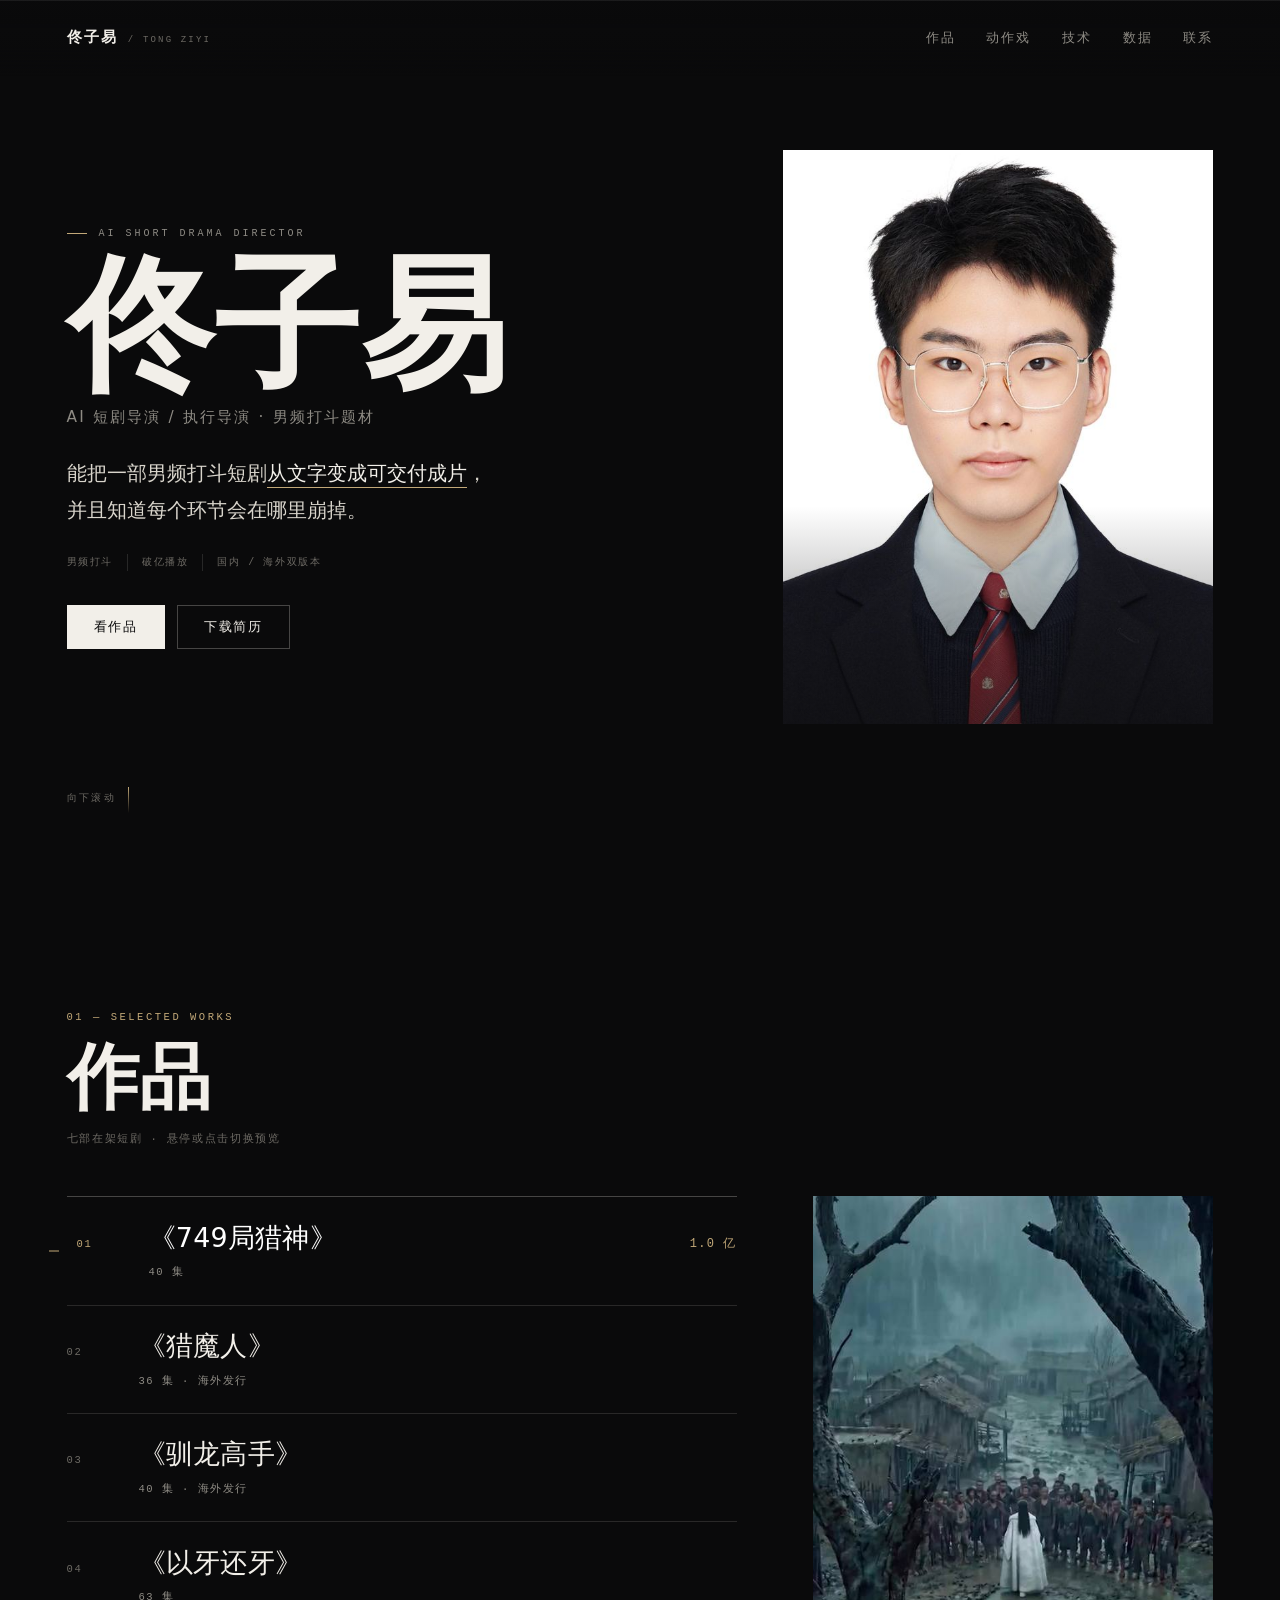
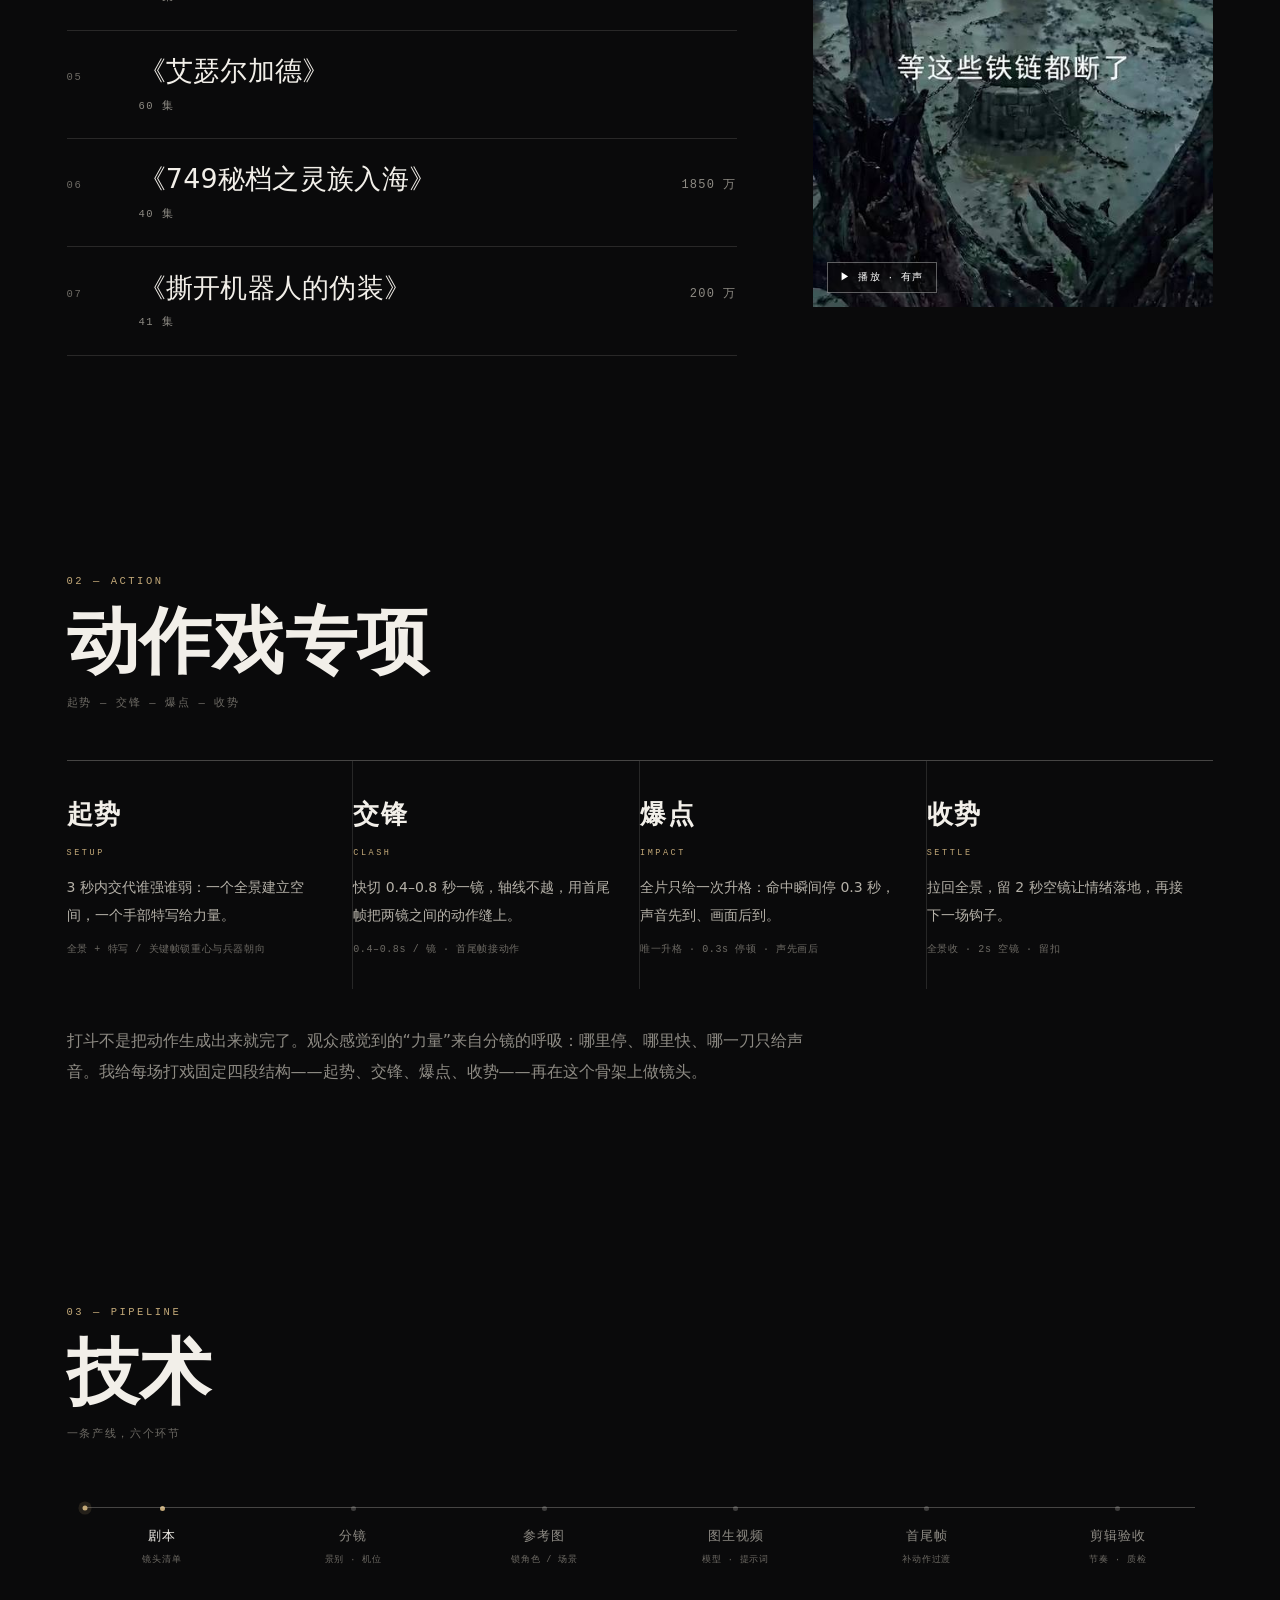
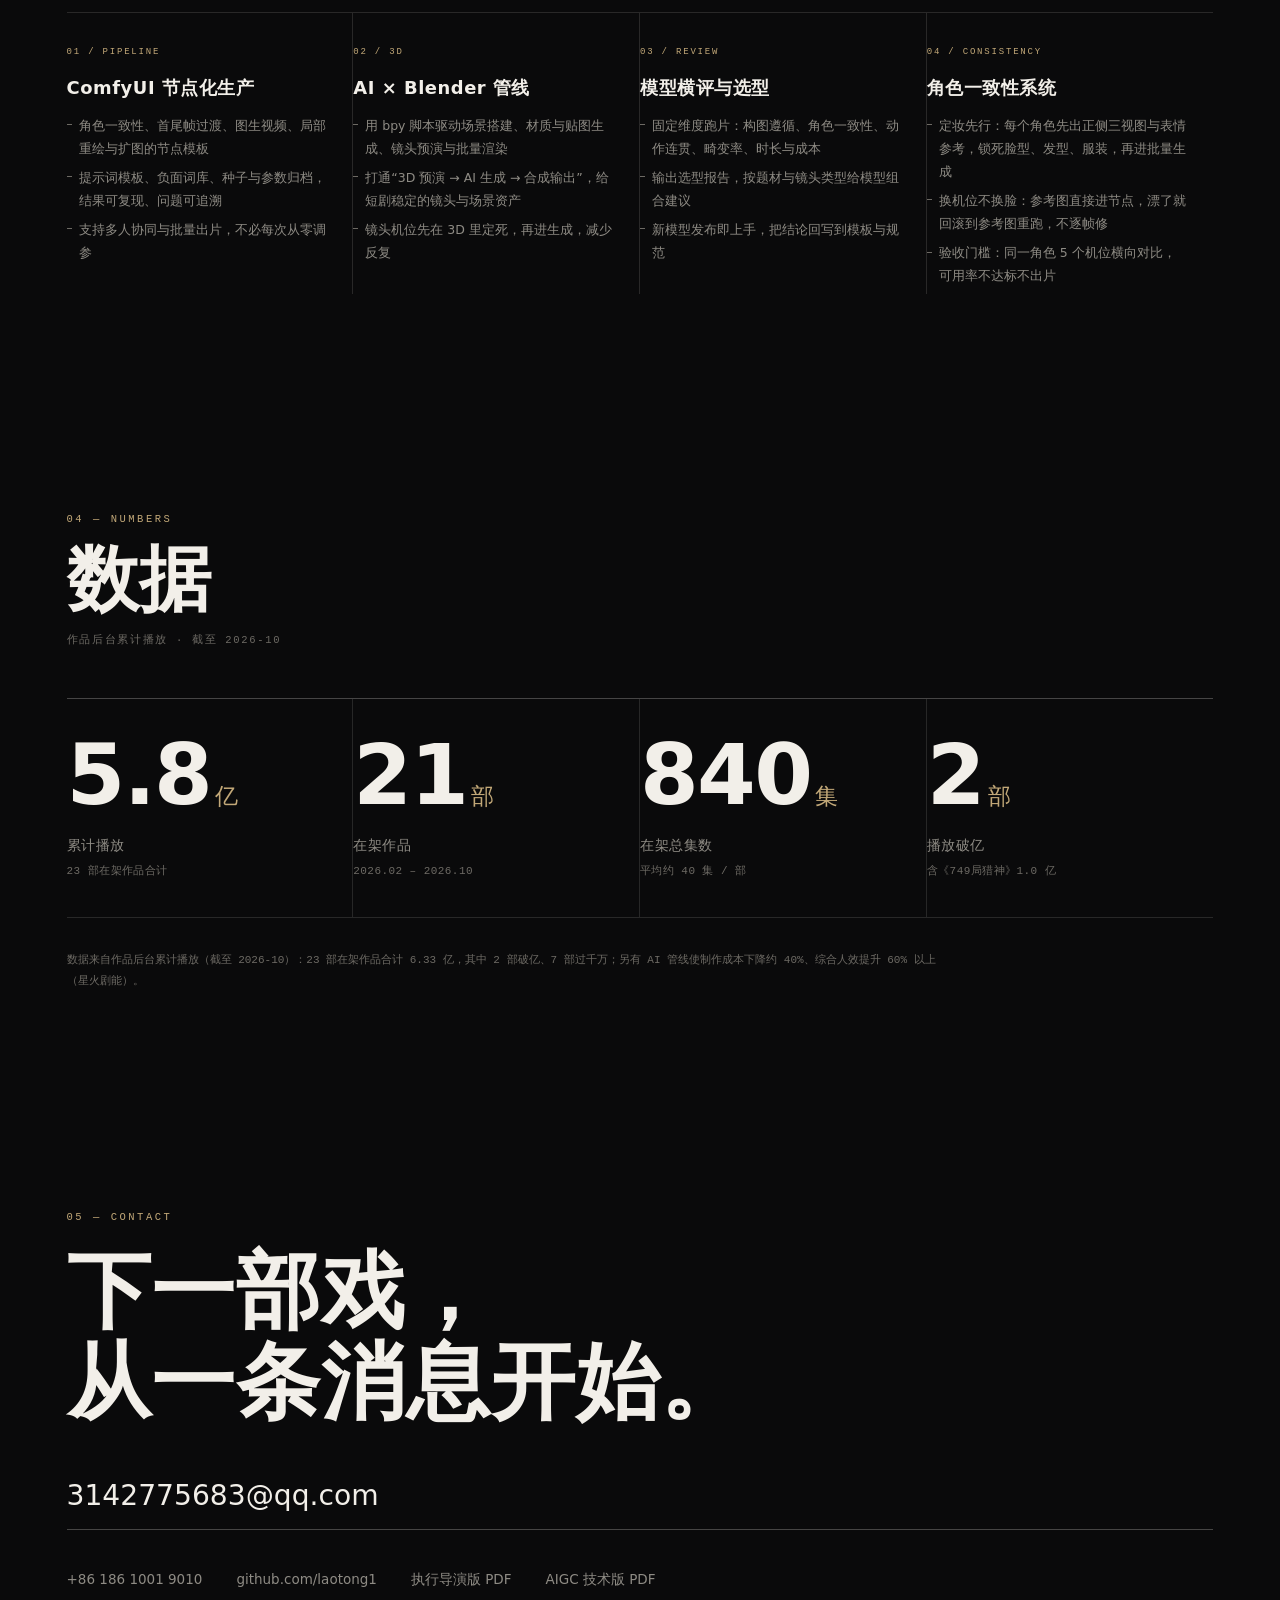
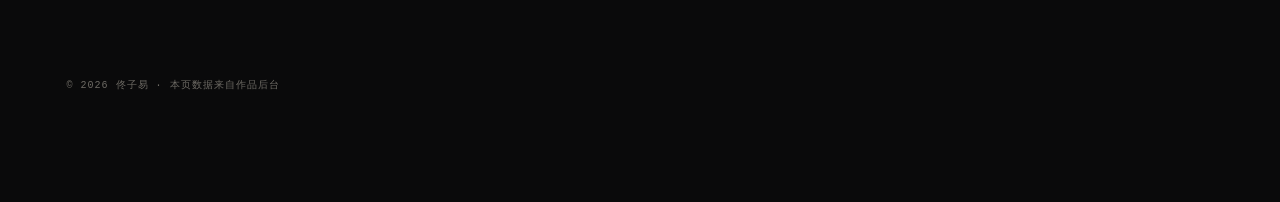
==== commit 72875e41: "redesign: 改为纵向编辑式版面（作品索引+粘性预览），照片恢复彩色" ====
--- a/index.html
+++ b/index.html
@@ -11,18 +11,13 @@
 <meta property="og:title" content="佟子易 · AI 短剧导演｜《749局猎神》破亿">
 <meta property="og:description" content="男频打斗 AI 短剧，从文字到可交付成片的全流程导演。单部累计播放 1.0 亿+。">
 <meta property="og:image" content="assets/img/portrait.jpg">
-<link rel="icon" href="data:image/svg+xml,%3Csvg xmlns='http://www.w3.org/2000/svg' viewBox='0 0 64 64'%3E%3Crect width='64' height='64' fill='%2308090a'/%3E%3Crect x='6.5' y='6.5' width='51' height='51' fill='none' stroke='%23d8342a' stroke-width='2'/%3E%3Ctext x='32' y='44' font-family='sans-serif' font-size='30' font-weight='700' fill='%23ece9e2' text-anchor='middle'%3E佟%3C/text%3E%3C/svg%3E">
+<link rel="icon" href="data:image/svg+xml,%3Csvg xmlns='http://www.w3.org/2000/svg' viewBox='0 0 64 64'%3E%3Crect width='64' height='64' fill='%230a0a0b'/%3E%3Ctext x='32' y='45' font-family='sans-serif' font-size='34' font-weight='600' fill='%23c2a878' text-anchor='middle'%3E佟%3C/text%3E%3C/svg%3E">
 <script>
-/* 先标记 js / motion：没有 JS 时退化成普通纵向页面，绝不白屏 */
 (function () {
   var d = document.documentElement;
   d.classList.add("js");
-  if (!window.matchMedia("(prefers-reduced-motion: reduce)").matches) d.classList.add("motion");
-  setTimeout(function () {
-    if (!window.__SITE_READY) d.classList.remove("js", "motion");
-  }, 3000);
+  setTimeout(function () { if (!window.__SITE_READY) d.classList.remove("js"); }, 3000);
 })();
-/* 手机访问自动进竖屏版；加 ?desktop=1 可留在电脑版 */
 (function () {
   if (window.matchMedia("(max-width: 760px)").matches && !/[?&]desktop=1/.test(location.search)) {
     location.replace("m/");
@@ -33,107 +28,100 @@
 </head>
 <body>
 
-<canvas id="particles" aria-hidden="true"></canvas>
-<div class="vignette" aria-hidden="true"></div>
+<div class="progress" aria-hidden="true"><i id="progressFill"></i></div>
 
-<header class="hud-top">
-  <a class="brand" href="#hero"><b>佟子易</b><span>/ TONG ZIYI</span></a>
-  <nav class="hud-nav" aria-label="主导航">
-    <a href="#works" data-jump="works">作品</a>
-    <a href="#action" data-jump="action">动作戏</a>
-    <a href="#tech" data-jump="tech">技术</a>
-    <a href="#numbers" data-jump="numbers">数据</a>
-    <a href="#contact" data-jump="contact">联系</a>
+<header class="bar">
+  <a class="brand" href="#top">佟子易<span>/ TONG ZIYI</span></a>
+  <nav class="nav">
+    <a href="#works">作品</a>
+    <a href="#action">动作戏</a>
+    <a href="#tech">技术</a>
+    <a href="#numbers">数据</a>
+    <a href="#contact">联系</a>
   </nav>
 </header>
 
-<main class="stage" id="stage">
-  <div class="track" id="track">
+<main>
 
-    <!-- ================= HERO ================= -->
-    <section class="panel panel--hero" id="hero" data-panel data-label="首屏">
-      <div class="hero-grid">
-        <div class="hero-copy">
-          <p class="kicker"><i class="dot"></i>AI SHORT DRAMA DIRECTOR</p>
-          <h1 class="hero-name" id="heroName">佟子易</h1>
-          <p class="hero-role" id="heroRole"></p>
-          <p class="hero-tag" id="heroTagline"></p>
-          <div class="hero-meta" id="heroMeta"></div>
-          <div class="hero-actions">
-            <a class="btn btn-primary" href="#works" data-jump="works">看作品</a>
-            <a class="btn" id="resumeBtn" href="#" download>下载简历</a>
-          </div>
+  <section class="hero" id="top">
+    <div class="hero-inner">
+      <div class="hero-copy">
+        <p class="kicker"><i></i>AI SHORT DRAMA DIRECTOR</p>
+        <h1 class="name">佟子易</h1>
+        <p class="role" id="heroRole"></p>
+        <p class="tag" id="heroTagline"></p>
+        <div class="meta" id="heroMeta"></div>
+        <div class="cta">
+          <a class="btn btn-solid" href="#works">看作品</a>
+          <a class="btn" id="resumeBtn" href="#" download>下载简历</a>
         </div>
-        <figure class="hero-portrait">
-          <img src="assets/img/portrait.jpg" alt="佟子易 肖像" width="1730" height="2423" fetchpriority="high" decoding="async">
-        </figure>
       </div>
-      <p class="scroll-hint" aria-hidden="true"><span>滚动 / 方向键</span><i>→</i></p>
-    </section>
+      <figure class="portrait">
+        <img src="assets/img/portrait.jpg" alt="佟子易 肖像" width="1730" height="2423" fetchpriority="high" decoding="async">
+      </figure>
+    </div>
+    <p class="hint"><span>向下滚动</span><i></i></p>
+  </section>
 
-    <!-- ================= ACTION ================= -->
-    <section class="panel panel--action" id="action" data-panel data-label="动作戏">
-      <span class="ghost" aria-hidden="true">02</span>
-      <div class="panel-head">
-        <p class="panel-no">02</p>
-        <h2>动作戏专项</h2>
-        <p class="panel-sub">起势 — 交锋 — 爆点 — 收势</p>
+  <section class="works" id="works">
+    <header class="sec-head">
+      <p class="sec-no">01 — SELECTED WORKS</p>
+      <h2>作品</h2>
+      <p class="sec-sub">七部在架短剧 · 悬停或点击切换预览</p>
+    </header>
+    <div class="works-body">
+      <ol class="index" id="worksIndex"></ol>
+      <aside class="preview" id="preview" aria-label="作品预览">
+        <div class="preview-media" id="previewMedia"></div>
+      </aside>
+    </div>
+  </section>
+
+  <section class="action" id="action">
+    <header class="sec-head">
+      <p class="sec-no">02 — ACTION</p>
+      <h2>动作戏专项</h2>
+      <p class="sec-sub">起势 — 交锋 — 爆点 — 收势</p>
+    </header>
+    <div class="steps" id="actionSteps"></div>
+    <p class="lead" id="actionIntro"></p>
+  </section>
+
+  <section class="tech" id="tech">
+    <header class="sec-head">
+      <p class="sec-no">03 — PIPELINE</p>
+      <h2>技术</h2>
+      <p class="sec-sub">一条产线，六个环节</p>
+    </header>
+    <div class="pipe" id="pipe">
+      <div class="pipe-rail" aria-hidden="true">
+        <span class="pipe-fill" id="pipeFill"></span>
+        <span class="pipe-head" id="pipeHead"></span>
       </div>
-      <div class="steps" id="actionSteps"></div>
-      <p class="panel-line" id="actionIntro"></p>
-    </section>
+      <ol class="pipe-nodes" id="pipeNodes"></ol>
+    </div>
+    <div class="tech-grid" id="techRow"></div>
+  </section>
 
-    <!-- ================= TECH ================= -->
-    <section class="panel panel--tech" id="tech" data-panel data-label="技术">
-      <span class="ghost" aria-hidden="true">03</span>
-      <div class="panel-head">
-        <p class="panel-no">03</p>
-        <h2>技术</h2>
-        <p class="panel-sub">一条产线，六个环节</p>
-      </div>
-      <div class="pipe" id="pipe">
-        <div class="pipe-rail" aria-hidden="true">
-          <span class="pipe-fill" id="pipeFill"></span>
-          <span class="pipe-head" id="pipeHead"></span>
-        </div>
-        <ol class="pipe-nodes" id="pipeNodes"></ol>
-      </div>
-      <div class="tech-row" id="techRow"></div>
-    </section>
+  <section class="numbers" id="numbers">
+    <header class="sec-head">
+      <p class="sec-no">04 — NUMBERS</p>
+      <h2>数据</h2>
+      <p class="sec-sub">作品后台累计播放 · 截至 2026-10</p>
+    </header>
+    <div class="stats" id="stats"></div>
+    <p class="note" id="statsNote"></p>
+  </section>
 
-    <!-- ================= NUMBERS ================= -->
-    <section class="panel panel--numbers" id="numbers" data-panel data-label="数据">
-      <span class="ghost" aria-hidden="true">04</span>
-      <div class="panel-head">
-        <p class="panel-no">04</p>
-        <h2>数据</h2>
-        <p class="panel-sub">作品后台累计播放 · 截至 2026-10</p>
-      </div>
-      <div class="stats" id="stats"></div>
-      <p class="panel-note" id="statsNote"></p>
-    </section>
+  <section class="contact" id="contact">
+    <p class="sec-no">05 — CONTACT</p>
+    <h2 class="contact-title">下一部戏，<br>从一条消息开始。</h2>
+    <a class="mail" id="mailLink" href="#"></a>
+    <div class="links" id="contactLinks"></div>
+    <footer class="foot">© 2026 佟子易 · 本页数据来自作品后台</footer>
+  </section>
 
-    <!-- ================= CONTACT ================= -->
-    <section class="panel panel--contact" id="contact" data-panel data-label="联系">
-      <span class="ghost" aria-hidden="true">05</span>
-      <div class="contact-inner">
-        <p class="panel-no">05</p>
-        <h2 class="contact-title">下一部戏，<br>从一条消息开始。</h2>
-        <a class="contact-mail" id="mailLink" href="#"></a>
-        <div class="contact-links" id="contactLinks"></div>
-      </div>
-    </section>
-
-  </div>
 </main>
-
-<footer class="hud-bottom">
-  <span class="hud-count"><b id="panelNow">01</b> / <em id="panelTotal">12</em></span>
-  <span class="hud-label" id="panelLabel">首屏</span>
-  <div class="hud-bar" aria-hidden="true"><i id="hudFill"></i></div>
-</footer>
-
-<nav class="dots" id="dots" aria-label="页面导航"></nav>
 
 <div class="lightbox" id="lightbox" hidden role="dialog" aria-modal="true" aria-label="剧照">
   <button class="lb-close" id="lbClose" aria-label="关闭">✕</button>
@@ -146,6 +134,5 @@
 
 <script src="assets/js/content.js"></script>
 <script src="assets/js/main.js"></script>
-<script src="assets/js/particles.js"></script>
 </body>
 </html>
--- a/assets/css/style.css
+++ b/assets/css/style.css
@@ -1,11 +1,10 @@
 /* =========================================================
    佟子易 · 作品集
-   近黑 / 暖白 / 黄铜 · 只用排版和素材说话
+   纵向编辑式版面 / 近黑 + 暖白 + 黄铜
    ========================================================= */
 
 :root{
   --bg:#0a0a0b;
-  --bg-2:#111113;
   --fg:#f2efe9;
   --muted:#8e8b84;
   --dim:#6d6a64;
@@ -15,396 +14,253 @@
   --font:"PingFang SC","Hiragino Sans GB","Microsoft YaHei UI","Microsoft YaHei","Noto Sans SC",system-ui,sans-serif;
   --mono:"SF Mono",ui-monospace,"Cascadia Mono",Consolas,monospace;
   --ease:cubic-bezier(.22,.68,.18,1);
-  --pad:clamp(40px,6.6vw,132px);
+  --pad:clamp(22px,5.2vw,96px);
+  --max:1520px;
 }
 
 *,*::before,*::after{box-sizing:border-box}
 html{scroll-behavior:smooth;-webkit-text-size-adjust:100%}
 body{
   margin:0;background:var(--bg);color:var(--fg);
-  font-family:var(--font);font-size:16px;line-height:1.7;
+  font-family:var(--font);font-size:16px;line-height:1.72;
   -webkit-font-smoothing:antialiased;overflow-x:hidden
 }
-body.is-stage{overflow:hidden}
 img{max-width:100%;display:block}
 a{color:inherit;text-decoration:none}
 h1,h2,h3,p,figure{margin:0}
-ul,ol{margin:0;padding:0;list-style:none}
+ol,ul{margin:0;padding:0;list-style:none}
 ::selection{background:var(--brass);color:#141313}
 :focus-visible{outline:1px solid var(--brass);outline-offset:4px}
 
-/* 背景层：粒子关掉，只留极弱的暗角 */
-#particles{display:none}
-.vignette{
-  position:fixed;inset:0;z-index:1;pointer-events:none;
-  background:
-    radial-gradient(130% 100% at 50% 40%,transparent 42%,rgba(0,0,0,.55) 100%),
-    linear-gradient(180deg,rgba(0,0,0,.4),transparent 18%,transparent 82%,rgba(0,0,0,.45))
-}
-
-/* ---------- 顶栏 ---------- */
-.hud-top{
-  position:fixed;top:0;left:0;right:0;z-index:20;
+.progress{position:fixed;top:0;left:0;right:0;height:1px;z-index:60;background:rgba(242,239,233,.08)}
+.progress i{display:block;height:100%;width:0;background:var(--brass);transform-origin:0 50%}
+
+.bar{
+  position:fixed;top:0;left:0;right:0;z-index:50;
   display:flex;align-items:center;justify-content:space-between;
-  padding:26px var(--pad);pointer-events:none
-}
-.hud-top a{pointer-events:auto}
-.brand{display:flex;align-items:baseline;gap:10px}
-.brand b{font-size:15px;font-weight:600;letter-spacing:.14em}
-.brand span{font-family:var(--mono);font-size:9px;letter-spacing:.24em;color:var(--dim)}
-.hud-nav{display:flex;gap:clamp(18px,2.6vw,40px)}
-.hud-nav a{
-  font-size:12.5px;letter-spacing:.16em;color:var(--muted);
-  padding:4px 0;position:relative;transition:color .35s
-}
-.hud-nav a::after{
-  content:"";position:absolute;left:0;right:0;bottom:-1px;height:1px;
-  background:var(--brass);transform:scaleX(0);transform-origin:left;
-  transition:transform .45s var(--ease)
-}
-.hud-nav a:hover,.hud-nav a.is-active{color:var(--fg)}
-.hud-nav a.is-active::after{transform:scaleX(1)}
-
-/* ---------- 底栏 ---------- */
-.hud-bottom{
-  position:fixed;left:var(--pad);right:var(--pad);bottom:24px;z-index:20;
-  display:flex;align-items:center;gap:18px;
-  font-family:var(--mono);font-size:10px;letter-spacing:.2em;color:var(--dim);
-  pointer-events:none
-}
-.hud-count{color:var(--fg)}
-.hud-count b{font-weight:500;color:var(--brass)}
-.hud-count em{font-style:normal;color:var(--dim)}
-.hud-label{letter-spacing:.24em}
-.hud-bar{flex:1;height:1px;background:var(--line);position:relative;overflow:hidden}
-.hud-bar i{position:absolute;inset:0;background:var(--fg);transform-origin:0 50%;transform:scaleX(0);opacity:.6}
-
-/* ---------- 右侧刻度 ---------- */
-.dots{
-  position:fixed;right:24px;top:50%;transform:translateY(-50%);z-index:20;
-  display:flex;flex-direction:column;gap:11px
-}
-.dots button{
-  width:6px;height:1px;padding:0;border:0;background:rgba(242,239,233,.28);
-  cursor:pointer;transition:background .4s,width .4s
-}
-.dots button:hover{background:var(--fg)}
-.dots button.is-on{background:var(--brass);width:18px}
-
-/* ---------- 舞台 ---------- */
-.stage{position:relative;z-index:2;height:100vh;overflow:hidden}
-.track{display:flex;height:100%;will-change:transform}
-.panel{
-  position:relative;flex:0 0 100vw;height:100vh;
-  padding:clamp(96px,13vh,140px) var(--pad) clamp(70px,10vh,96px);
-  display:flex;flex-direction:column;justify-content:center;min-width:0
-}
-.ghost{display:none}
+  padding:24px var(--pad);
+  background:linear-gradient(180deg,rgba(10,10,11,.97) 0%,rgba(10,10,11,.86) 62%,rgba(10,10,11,0) 100%)
+}
+.brand{display:flex;align-items:baseline;gap:10px;font-size:15px;font-weight:600;letter-spacing:.14em}
+.brand span{font-family:var(--mono);font-size:9px;letter-spacing:.24em;color:var(--dim);font-weight:400}
+.nav{display:flex;gap:clamp(16px,2.4vw,38px)}
+.nav a{font-size:12.5px;letter-spacing:.16em;color:var(--muted);position:relative;padding:3px 0;transition:color .35s}
+.nav a::after{
+  content:"";position:absolute;left:0;right:0;bottom:-2px;height:1px;background:var(--brass);
+  transform:scaleX(0);transform-origin:left;transition:transform .45s var(--ease)
+}
+.nav a:hover,.nav a.is-active{color:var(--fg)}
+.nav a.is-active::after{transform:scaleX(1)}
+
+main{position:relative;z-index:2}
+section{max-width:var(--max);margin:0 auto;padding:clamp(80px,12vh,150px) var(--pad)}
 
 /* ---------- 首屏 ---------- */
-.hero-grid{
-  display:grid;grid-template-columns:minmax(0,1.18fr) minmax(0,.82fr);
-  align-items:center;gap:clamp(36px,6vw,96px)
-}
-.kicker{
-  display:flex;align-items:center;gap:12px;
-  font-family:var(--mono);font-size:10px;letter-spacing:.3em;color:var(--muted)
-}
-.dot{width:18px;height:1px;background:var(--brass);display:inline-block}
-.hero-name{
-  font-size:clamp(76px,10.4vw,170px);line-height:.88;font-weight:600;
-  letter-spacing:.02em;margin:18px 0 16px
-}
-.hero-role{font-size:clamp(14px,1.25vw,18px);letter-spacing:.14em;color:var(--muted)}
-.hero-tag{
-  font-size:clamp(17px,1.7vw,24px);line-height:1.85;color:#d9d5cc;
-  margin-top:28px;max-width:22em
-}
-.hero-tag b{color:var(--fg);font-weight:500;border-bottom:1px solid var(--brass);padding-bottom:2px}
-.hero-meta{display:flex;flex-wrap:wrap;margin-top:26px}
-.hero-meta span{
-  font-family:var(--mono);font-size:10px;letter-spacing:.16em;color:var(--dim);
-  padding:0 14px;border-left:1px solid var(--line)
-}
-.hero-meta span:first-child{padding-left:0;border-left:0}
-.hero-actions{display:flex;gap:14px;margin-top:36px}
+.hero{
+  min-height:100svh;display:flex;flex-direction:column;justify-content:center;
+  max-width:none;padding:clamp(120px,16vh,180px) var(--pad) clamp(60px,9vh,90px)
+}
+.hero-inner{
+  display:grid;grid-template-columns:minmax(0,1.12fr) minmax(0,.88fr);
+  align-items:center;gap:clamp(28px,5vw,90px);
+  max-width:var(--max);margin:0 auto;width:100%
+}
+.kicker{display:flex;align-items:center;gap:12px;font-family:var(--mono);font-size:10px;letter-spacing:.3em;color:var(--muted)}
+.kicker i{width:20px;height:1px;background:var(--brass);display:block}
+.name{
+  font-size:clamp(72px,11.4vw,178px);line-height:.86;font-weight:600;
+  letter-spacing:.01em;margin:20px 0 16px
+}
+.role{font-size:clamp(13.5px,1.2vw,17px);letter-spacing:.14em;color:var(--muted)}
+.tag{font-size:clamp(16px,1.55vw,22px);line-height:1.85;color:#d9d5cc;margin-top:26px;max-width:22em}
+.tag b{color:var(--fg);font-weight:500;border-bottom:1px solid var(--brass);padding-bottom:2px}
+.meta{display:flex;flex-wrap:wrap;margin-top:24px}
+.meta span{font-family:var(--mono);font-size:10px;letter-spacing:.16em;color:var(--dim);padding:0 14px;border-left:1px solid var(--line)}
+.meta span:first-child{padding-left:0;border-left:0}
+.cta{display:flex;gap:12px;margin-top:34px}
 .btn{
-  display:inline-flex;align-items:center;justify-content:center;
-  height:44px;padding:0 26px;border:1px solid var(--line-2);
-  font-size:12.5px;letter-spacing:.14em;color:var(--fg);
+  display:inline-flex;align-items:center;justify-content:center;height:44px;padding:0 26px;
+  border:1px solid var(--line-2);font-size:12.5px;letter-spacing:.14em;
   transition:background .35s,border-color .35s,color .35s
 }
 .btn:hover{border-color:var(--fg)}
-.btn-primary{background:var(--fg);border-color:var(--fg);color:#0a0a0b;font-weight:500}
-.btn-primary:hover{background:var(--brass);border-color:var(--brass);color:#141313}
-
-.hero-portrait{
-  position:relative;justify-self:end;width:min(100%,360px);
-  aspect-ratio:3/4;overflow:hidden;background:#0f1012
-}
-.hero-portrait img{
-  width:100%;height:100%;object-fit:cover;
-  filter:grayscale(.15) contrast(1.02) brightness(.94)
-}
-.hero-portrait::after{
+.btn-solid{background:var(--fg);border-color:var(--fg);color:#0a0a0b;font-weight:500}
+.btn-solid:hover{background:var(--brass);border-color:var(--brass);color:#141313}
+
+.portrait{
+  position:relative;justify-self:end;width:min(100%,430px);
+  aspect-ratio:3/4;overflow:hidden;background:#101113
+}
+.portrait img{width:100%;height:100%;object-fit:cover;object-position:center 40%}
+.portrait::after{
   content:"";position:absolute;inset:0;pointer-events:none;
-  background:linear-gradient(180deg,transparent 55%,rgba(10,10,11,.85))
-}
-
-.scroll-hint{
-  position:absolute;left:var(--pad);bottom:clamp(70px,10vh,96px);
-  display:flex;align-items:center;gap:14px;
+  background:linear-gradient(180deg,transparent 62%,rgba(10,10,11,.55))
+}
+
+.hint{
+  display:flex;align-items:center;gap:12px;margin:clamp(40px,7vh,80px) auto 0;
+  max-width:var(--max);width:100%;
   font-family:var(--mono);font-size:9.5px;letter-spacing:.26em;color:var(--dim)
 }
-.scroll-hint i{font-style:normal;color:var(--brass);animation:slide 3s var(--ease) infinite}
-@keyframes slide{0%,100%{transform:translateX(0);opacity:.45}50%{transform:translateX(10px);opacity:1}}
-
-/* ---------- 作品面板 ---------- */
-.panel--work .work-grid{
-  display:grid;grid-template-columns:minmax(0,420px) minmax(0,1fr);
-  align-items:center;gap:clamp(40px,6vw,110px)
-}
-.panel--work.is-flip .work-grid{grid-template-columns:minmax(0,1fr) minmax(0,420px)}
-.panel--work.is-flip .work-media{order:2}
-
-.work-media{
-  position:relative;height:min(74vh,700px);aspect-ratio:9/16;justify-self:center;
-  background:#000;overflow:hidden;cursor:pointer
-}
-.work-media video{width:100%;height:100%;object-fit:cover;display:block;background:#000}
-.work-media .play{
-  position:absolute;inset:0;display:grid;place-items:end end;padding:16px;
-  background:none;border:0;cursor:pointer
-}
-.play-ring{
-  width:44px;height:44px;border-radius:50%;border:1px solid rgba(255,255,255,.55);
-  display:grid;place-items:center;background:rgba(10,10,11,.35);
-  -webkit-backdrop-filter:blur(10px);backdrop-filter:blur(10px);
-  transition:transform .4s var(--ease),background .4s,border-color .4s
-}
-.play:hover .play-ring{transform:scale(1.06);background:rgba(194,168,120,.9);border-color:transparent}
-.play-ring::after{
-  content:"";width:0;height:0;margin-left:3px;
-  border-left:11px solid #fff;border-top:7px solid transparent;border-bottom:7px solid transparent
-}
-
-.work-copy .work-no{
-  font-family:var(--mono);font-size:10.5px;letter-spacing:.24em;color:var(--brass)
-}
-.work-title{
-  font-size:clamp(34px,4.2vw,66px);line-height:1.04;font-weight:600;
-  letter-spacing:.01em;margin-top:14px
-}
-.work-fig{
-  font-family:var(--mono);font-size:11px;letter-spacing:.16em;
-  color:var(--muted);margin-top:18px;padding-top:18px;border-top:1px solid var(--line)
-}
-.work-line{
-  font-size:clamp(15px,1.25vw,18px);line-height:1.8;color:var(--muted);
-  margin-top:14px;max-width:26em
-}
-.work-strip{
-  display:grid;grid-template-columns:repeat(6,1fr);gap:6px;margin-top:clamp(20px,3.4vh,34px);
-  padding-top:6px;max-width:680px
-}
-.work-frame{
-  position:relative;aspect-ratio:9/16;background:#0d0e10;overflow:hidden;margin:0;cursor:zoom-in
-}
-.work-frame img{width:100%;height:100%;object-fit:cover;opacity:.92;transition:transform .8s var(--ease),opacity .4s}
-.work-frame:hover img{transform:scale(1.06);opacity:1}
-.work-tc{
-  position:absolute;left:5px;bottom:5px;
-  font-family:var(--mono);font-size:8px;letter-spacing:.04em;
-  color:rgba(255,255,255,.8);background:rgba(0,0,0,.5);padding:1px 4px
-}
+.hint i{display:block;width:1px;height:26px;background:linear-gradient(180deg,var(--brass),transparent);animation:drop 2.4s var(--ease) infinite}
+@keyframes drop{0%,100%{transform:scaleY(.35);opacity:.4}50%{transform:scaleY(1);opacity:1}}
 
 /* ---------- 章节头 ---------- */
-.panel-head{margin-bottom:clamp(28px,4.6vh,48px)}
-.panel-no{font-family:var(--mono);font-size:10.5px;letter-spacing:.24em;color:var(--brass)}
-.panel-head h2{
-  font-size:clamp(46px,6.2vw,104px);line-height:1;font-weight:600;
-  letter-spacing:.01em;margin-top:14px
-}
-.panel-sub{
-  font-family:var(--mono);font-size:10.5px;letter-spacing:.18em;
-  color:var(--dim);margin-top:16px
-}
-.panel-line{font-size:clamp(15px,1.25vw,17.5px);line-height:1.9;color:var(--muted);max-width:46em}
-.panel-note{
-  font-family:var(--mono);font-size:11px;line-height:1.9;color:var(--dim);
-  margin-top:clamp(20px,3.4vh,34px);max-width:76em
-}
+.sec-head{margin-bottom:clamp(34px,5.4vh,64px)}
+.sec-no{font-family:var(--mono);font-size:10.5px;letter-spacing:.24em;color:var(--brass)}
+.sec-head h2{font-size:clamp(42px,5.6vw,96px);line-height:1;font-weight:600;letter-spacing:.01em;margin-top:16px}
+.sec-sub{font-family:var(--mono);font-size:10.5px;letter-spacing:.16em;color:var(--dim);margin-top:16px}
+
+/* ---------- 作品 ---------- */
+.works-body{display:grid;grid-template-columns:minmax(0,1fr) minmax(280px,400px);gap:clamp(40px,6vw,110px);align-items:start}
+.index{border-top:1px solid var(--line-2)}
+.row{
+  display:grid;grid-template-columns:52px minmax(0,1fr) auto;gap:0 20px;
+  align-items:baseline;padding:clamp(16px,2.6vh,26px) 0;
+  border-bottom:1px solid var(--line);cursor:pointer;position:relative;
+  transition:padding .4s var(--ease)
+}
+.row .no{font-family:var(--mono);font-size:10.5px;letter-spacing:.16em;color:var(--dim);transition:color .35s}
+.row .t{font-size:clamp(19px,2.1vw,32px);line-height:1.25;font-weight:500;letter-spacing:.01em}
+.row .m{font-family:var(--mono);font-size:10.5px;letter-spacing:.14em;color:var(--muted);margin-top:8px;display:block}
+.row .p{font-family:var(--mono);font-size:12px;letter-spacing:.1em;color:var(--muted);white-space:nowrap}
+.row::before{
+  content:"";position:absolute;left:-18px;top:50%;width:10px;height:1px;background:var(--brass);
+  opacity:0;transform:translateY(-50%);transition:opacity .35s
+}
+.row.is-on{padding-left:10px}
+.row.is-on .t{color:#fff}
+.row.is-on .no,.row.is-on .p{color:var(--brass)}
+.row.is-on::before{opacity:1}
+@media (hover:hover){
+  .row:hover{padding-left:10px}
+  .row:hover .t{color:#fff}
+  .row:hover .no,.row:hover .p{color:var(--brass)}
+  .row:hover::before{opacity:1}
+}
+
+.preview{position:sticky;top:clamp(80px,12vh,120px)}
+.preview-media{position:relative;aspect-ratio:9/16;background:#0e0f11;overflow:hidden}
+.preview-media video,.preview-media img{width:100%;height:100%;object-fit:cover;display:block}
+.preview-media .ph{
+  position:absolute;inset:0;display:flex;align-items:flex-end;padding:16px;
+  font-family:var(--mono);font-size:9.5px;letter-spacing:.18em;color:var(--dim)
+}
+.preview-play{
+  position:absolute;left:14px;bottom:14px;z-index:2;
+  background:rgba(10,10,11,.5);border:1px solid rgba(255,255,255,.35);
+  color:#fff;font-family:var(--mono);font-size:9.5px;letter-spacing:.12em;
+  padding:8px 12px;cursor:pointer;transition:background .3s,border-color .3s
+}
+.preview-play:hover{background:var(--brass);border-color:var(--brass);color:#141313}
 
 /* ---------- 动作戏 ---------- */
-.steps{
-  display:grid;grid-template-columns:repeat(4,1fr);
-  border-top:1px solid var(--line-2);margin-bottom:clamp(22px,4vh,36px)
-}
-.step{padding:26px 24px 0 0;border-right:1px solid var(--line)}
+.steps{display:grid;grid-template-columns:repeat(4,1fr);border-top:1px solid var(--line-2)}
+.step{padding:clamp(22px,3.4vh,34px) clamp(16px,2vw,28px) clamp(22px,3.4vh,34px) 0;border-right:1px solid var(--line)}
 .step:last-child{border-right:0}
-.step-k{display:block;font-size:clamp(20px,1.9vw,26px);font-weight:600;letter-spacing:.06em}
-.step-en{
-  display:block;font-family:var(--mono);font-size:8.5px;letter-spacing:.3em;
-  color:var(--brass);margin:10px 0 14px
-}
+.step-k{display:block;font-size:clamp(21px,2vw,30px);font-weight:600;letter-spacing:.06em}
+.step-en{display:block;font-family:var(--mono);font-size:8.5px;letter-spacing:.3em;color:var(--brass);margin:10px 0 14px}
 .step-text{font-size:14px;line-height:1.95;color:#b5b1a8}
-.step-detail{
-  margin-top:12px;font-family:var(--mono);font-size:10px;
-  color:var(--dim);letter-spacing:.06em;line-height:1.7
-}
+.step-detail{margin-top:12px;font-family:var(--mono);font-size:10px;color:var(--dim);letter-spacing:.06em;line-height:1.7}
+.lead{font-size:clamp(15px,1.25vw,18px);line-height:1.95;color:var(--muted);max-width:48em;margin-top:clamp(24px,4vh,40px)}
 
 /* ---------- 技术 ---------- */
-.pipe{position:relative;padding:14px 0 0;margin-bottom:clamp(26px,4vh,42px)}
-.pipe-rail{position:relative;height:1px;background:var(--line-2);margin:0 2%}
+.pipe{position:relative;padding:16px 0 0;margin-bottom:clamp(32px,5vh,54px)}
+.pipe-rail{position:relative;height:1px;background:var(--line-2);margin:0 1.6%}
 .pipe-fill{position:absolute;left:0;top:0;height:100%;background:var(--brass);width:calc(var(--p,0) * 100%)}
 .pipe-head{
   position:absolute;top:50%;left:calc(var(--p,0) * 100%);width:5px;height:5px;border-radius:50%;
-  background:var(--brass);transform:translate(-50%,-50%);
-  box-shadow:0 0 0 4px rgba(194,168,120,.14)
-}
-.pipe-nodes{display:grid;grid-template-columns:repeat(6,1fr);margin-top:-52px}
+  background:var(--brass);transform:translate(-50%,-50%);box-shadow:0 0 0 4px rgba(194,168,120,.14)
+}
+.pipe-nodes{display:grid;grid-template-columns:repeat(6,1fr);margin-top:-54px}
 .pipe-node{text-align:center;padding:0 6px}
-.pn-dot{
-  display:block;width:5px;height:5px;margin:50px auto 14px;border-radius:50%;
-  background:rgba(242,239,233,.22);transition:background .5s
-}
+.pn-dot{display:block;width:5px;height:5px;margin:52px auto 14px;border-radius:50%;background:rgba(242,239,233,.22);transition:background .5s}
 .pipe-node b{display:block;font-size:12.5px;font-weight:500;color:var(--muted);letter-spacing:.08em;transition:color .5s}
-.pipe-node em{
-  display:block;font-style:normal;font-family:var(--mono);font-size:8.5px;
-  color:var(--dim);margin-top:6px;letter-spacing:.1em
-}
+.pipe-node em{display:block;font-style:normal;font-family:var(--mono);font-size:8.5px;color:var(--dim);margin-top:6px;letter-spacing:.1em}
 .pipe-node.is-on .pn-dot{background:var(--brass)}
 .pipe-node.is-on b{color:var(--fg)}
 
-.tech-row{display:grid;grid-template-columns:repeat(4,1fr);border-top:1px solid var(--line)}
-.tech-card{padding:clamp(18px,2.2vw,28px) clamp(14px,1.8vw,24px) 0 0;border-right:1px solid var(--line)}
+.tech-grid{display:grid;grid-template-columns:repeat(4,1fr);border-top:1px solid var(--line)}
+.tech-card{padding:clamp(20px,2.6vw,32px) clamp(16px,2vw,26px) 0 0;border-right:1px solid var(--line)}
 .tech-card:last-child{border-right:0}
-.tech-card .mono-label{
-  font-family:var(--mono);font-size:9px;letter-spacing:.2em;color:var(--brass)
-}
-.tech-card h3{font-size:clamp(15px,1.35vw,18px);font-weight:600;margin:12px 0 10px;letter-spacing:.03em}
+.mono-label{font-family:var(--mono);font-size:9px;letter-spacing:.2em;color:var(--brass)}
+.tech-card h3{font-size:clamp(16px,1.4vw,20px);font-weight:600;margin:12px 0 10px;letter-spacing:.03em}
 .tech-card ul{margin-top:6px}
-.tech-card li{
-  position:relative;padding-left:12px;font-size:12.5px;line-height:1.85;
-  color:var(--muted);margin-bottom:6px
-}
+.tech-card li{position:relative;padding-left:12px;font-size:12.5px;line-height:1.85;color:var(--muted);margin-bottom:6px}
 .tech-card li::before{content:"";position:absolute;left:0;top:.82em;width:5px;height:1px;background:var(--dim)}
 
 /* ---------- 数据 ---------- */
-.stats{
-  display:grid;grid-template-columns:repeat(4,1fr);
-  border-top:1px solid var(--line-2);border-bottom:1px solid var(--line)
-}
-.stat{padding:clamp(24px,3.6vh,40px) clamp(14px,2vw,28px) clamp(24px,3.6vh,40px) 0;border-right:1px solid var(--line)}
+.stats{display:grid;grid-template-columns:repeat(4,1fr);border-top:1px solid var(--line-2);border-bottom:1px solid var(--line)}
+.stat{padding:clamp(26px,4vh,44px) clamp(14px,2vw,30px) clamp(26px,4vh,44px) 0;border-right:1px solid var(--line)}
 .stat:last-child{border-right:0}
 .stat-v{display:flex;align-items:baseline;gap:4px}
-.stat-n{
-  font-size:clamp(48px,7vw,110px);line-height:.95;font-weight:600;
-  letter-spacing:-.02em;font-variant-numeric:tabular-nums
-}
+.stat-n{font-size:clamp(46px,6.6vw,104px);line-height:.95;font-weight:600;letter-spacing:-.02em;font-variant-numeric:tabular-nums}
 .stat-a{font-size:clamp(16px,1.8vw,26px);color:var(--brass);font-weight:400}
 .stat-l{font-size:14px;color:var(--muted);margin-top:16px;letter-spacing:.04em}
-.stat-s{font-size:11.5px;color:var(--dim);margin-top:5px;font-family:var(--mono);letter-spacing:.04em}
+.stat-s{font-family:var(--mono);font-size:11px;color:var(--dim);margin-top:5px;letter-spacing:.04em}
+.note{font-family:var(--mono);font-size:11px;line-height:1.9;color:var(--dim);margin-top:clamp(22px,3.6vh,36px);max-width:80em}
 
 /* ---------- 联系 ---------- */
-.contact-inner{max-width:1080px}
-.contact-title{
-  font-size:clamp(46px,6.4vw,116px);line-height:1.1;font-weight:600;
-  letter-spacing:.01em;margin:18px 0 44px
-}
-.contact-mail{
-  display:inline-block;font-size:clamp(20px,2.2vw,30px);
+.contact{min-height:78svh;display:flex;flex-direction:column;justify-content:center}
+.contact-title{font-size:clamp(44px,6.6vw,120px);line-height:1.08;font-weight:600;letter-spacing:.01em;margin:20px 0 44px}
+.mail{
+  display:inline-block;font-size:clamp(19px,2.2vw,30px);
   border-bottom:1px solid var(--line-2);padding-bottom:8px;
-  transition:color .3s,border-color .3s,letter-spacing .4s
-}
-.contact-mail:hover{color:var(--brass);border-color:var(--brass);letter-spacing:.01em}
-.contact-links{display:flex;flex-wrap:wrap;gap:14px 32px;margin-top:38px}
-.contact-links a{
-  font-size:13.5px;color:var(--muted);padding-bottom:4px;
-  border-bottom:1px solid transparent;transition:color .3s,border-color .3s
-}
-.contact-links a:hover{color:var(--fg);border-bottom-color:var(--brass)}
+  transition:color .3s,border-color .3s
+}
+.mail:hover{color:var(--brass);border-color:var(--brass)}
+.links{display:flex;flex-wrap:wrap;gap:14px 34px;margin-top:38px}
+.links a{font-size:13.5px;color:var(--muted);padding-bottom:4px;border-bottom:1px solid transparent;transition:color .3s,border-color .3s}
+.links a:hover{color:var(--fg);border-bottom-color:var(--brass)}
+.foot{margin-top:clamp(50px,9vh,100px);font-family:var(--mono);font-size:10px;letter-spacing:.1em;color:var(--dim)}
 
 /* ---------- 灯箱 / 提示 ---------- */
-.lightbox{
-  position:fixed;inset:0;z-index:60;background:rgba(6,6,7,.96);
-  display:grid;place-items:center;padding:clamp(20px,4vw,56px)
-}
+.lightbox{position:fixed;inset:0;z-index:80;background:rgba(6,6,7,.96);display:grid;place-items:center;padding:clamp(20px,4vw,56px)}
 .lightbox[hidden]{display:none}
 .lightbox figure{max-width:min(900px,100%);max-height:100%;display:flex;flex-direction:column;gap:14px}
 .lightbox img{max-width:100%;max-height:80vh;object-fit:contain;margin:0 auto}
-.lightbox figcaption{
-  font-family:var(--mono);font-size:10.5px;letter-spacing:.12em;
-  color:var(--muted);text-align:center
-}
+.lightbox figcaption{font-family:var(--mono);font-size:10.5px;letter-spacing:.12em;color:var(--muted);text-align:center}
 .lb-close{
   position:absolute;right:clamp(16px,3vw,36px);top:clamp(16px,3vw,36px);
   width:40px;height:40px;border:1px solid var(--line-2);background:transparent;
   color:var(--fg);font-size:14px;cursor:pointer;transition:background .3s,color .3s
 }
 .lb-close:hover{background:var(--fg);color:#0a0a0b}
-
 .toast{
-  position:fixed;left:50%;bottom:78px;transform:translate(-50%,14px);
+  position:fixed;left:50%;bottom:32px;transform:translate(-50%,12px);
   background:#17171a;border:1px solid var(--line-2);color:var(--fg);
-  font-size:12px;letter-spacing:.06em;padding:12px 20px;z-index:70;
+  font-size:12px;letter-spacing:.06em;padding:12px 20px;z-index:90;
   opacity:0;pointer-events:none;transition:opacity .35s,transform .35s
 }
 .toast.is-on{opacity:1;transform:translate(-50%,0)}
-.noscript{padding:24px}
 
 /* ---------- 入场 ---------- */
-.js .panel{opacity:0;transform:translateY(20px)}
-.js .panel.is-in{opacity:1;transform:none;transition:opacity 1.1s var(--ease),transform 1.1s var(--ease)}
+.js .reveal{opacity:0;transform:translateY(26px)}
+.js .reveal.is-in{opacity:1;transform:none;transition:opacity 1s var(--ease),transform 1s var(--ease)}
 
 /* ---------- 窄屏 ---------- */
 @media (max-width:980px){
-  body.is-stage{overflow:auto}
-  .stage{height:auto;overflow:visible}
-  .track{display:block;transform:none!important}
-  .panel{width:100%;height:auto;min-height:100svh;padding:96px 22px 72px}
-  .hero-grid{grid-template-columns:1fr;gap:28px}
-  .hero-portrait{justify-self:start;width:min(58%,230px)}
-  .hero-name{font-size:clamp(56px,17vw,92px)}
-  .panel--work .work-grid,
-  .panel--work.is-flip .work-grid{grid-template-columns:1fr;gap:24px}
-  .panel--work.is-flip .work-media{order:0}
-  .work-media{height:auto;width:100%;max-width:330px;justify-self:start}
-  .work-strip{grid-template-columns:repeat(3,1fr)}
+  .hero-inner{grid-template-columns:1fr;gap:26px}
+  .portrait{justify-self:start;width:min(62%,260px)}
+  .name{font-size:clamp(58px,17vw,96px)}
+  .works-body{grid-template-columns:1fr;gap:26px}
+  .preview{display:none}
+  .row{grid-template-columns:38px minmax(0,1fr);gap:4px 14px;padding:18px 0}
+  .row .p{grid-column:2;font-size:11px;margin-top:6px}
   .steps{grid-template-columns:1fr 1fr}
   .step:nth-child(2){border-right:0}
-  .step:nth-child(3),.step:nth-child(4){border-top:1px solid var(--line);margin-top:20px;padding-top:26px}
-  .tech-row{grid-template-columns:1fr 1fr}
+  .step:nth-child(3),.step:nth-child(4){border-top:1px solid var(--line)}
+  .tech-grid{grid-template-columns:1fr 1fr}
   .tech-card:nth-child(2n){border-right:0}
   .stats{grid-template-columns:1fr 1fr}
   .stat:nth-child(2n){border-right:0}
-  .dots,.hud-nav{display:none}
-  .hud-bottom{font-size:9px}
-  .scroll-hint{display:none}
-  .panel-head h2{font-size:clamp(34px,11vw,54px)}
+  .nav{display:none}
+  .bar{padding:18px var(--pad)}
+  section{padding:64px var(--pad)}
 }
 
 @media (prefers-reduced-motion:reduce){
   html{scroll-behavior:auto}
   *,*::before,*::after{animation-duration:.001ms!important;transition-duration:.001ms!important}
-  .js .panel{opacity:1;transform:none}
-}
-
-/* 肖像：去色 + 边缘压暗，融进黑底 */
-.hero-portrait{width:min(100%,320px);background:#0e0f11}
-.hero-portrait img{
-  filter:grayscale(1) contrast(1.08) brightness(.82);
-  object-position:center 18%
-}
-.hero-portrait::after{
-  content:";position:absolute;inset:0;pointer-events:none;
-  background:
-    radial-gradient(120% 105% at 50% 38%,transparent 42%,rgba(10,10,11,.55) 82%,rgba(10,10,11,.92) 100%),
-    linear-gradient(180deg,transparent 58%,rgba(10,10,11,.9))
-}
-.hero-portrait::before{
-  content:";position:absolute;left:0;top:0;width:34px;height:1px;background:var(--brass);z-index:2
-}
-
-/* 数据/技术块上下留白更均 */
-.panel--numbers .stats,.panel--tech .tech-row{width:100%}
+  .js .reveal{opacity:1;transform:none}
+}
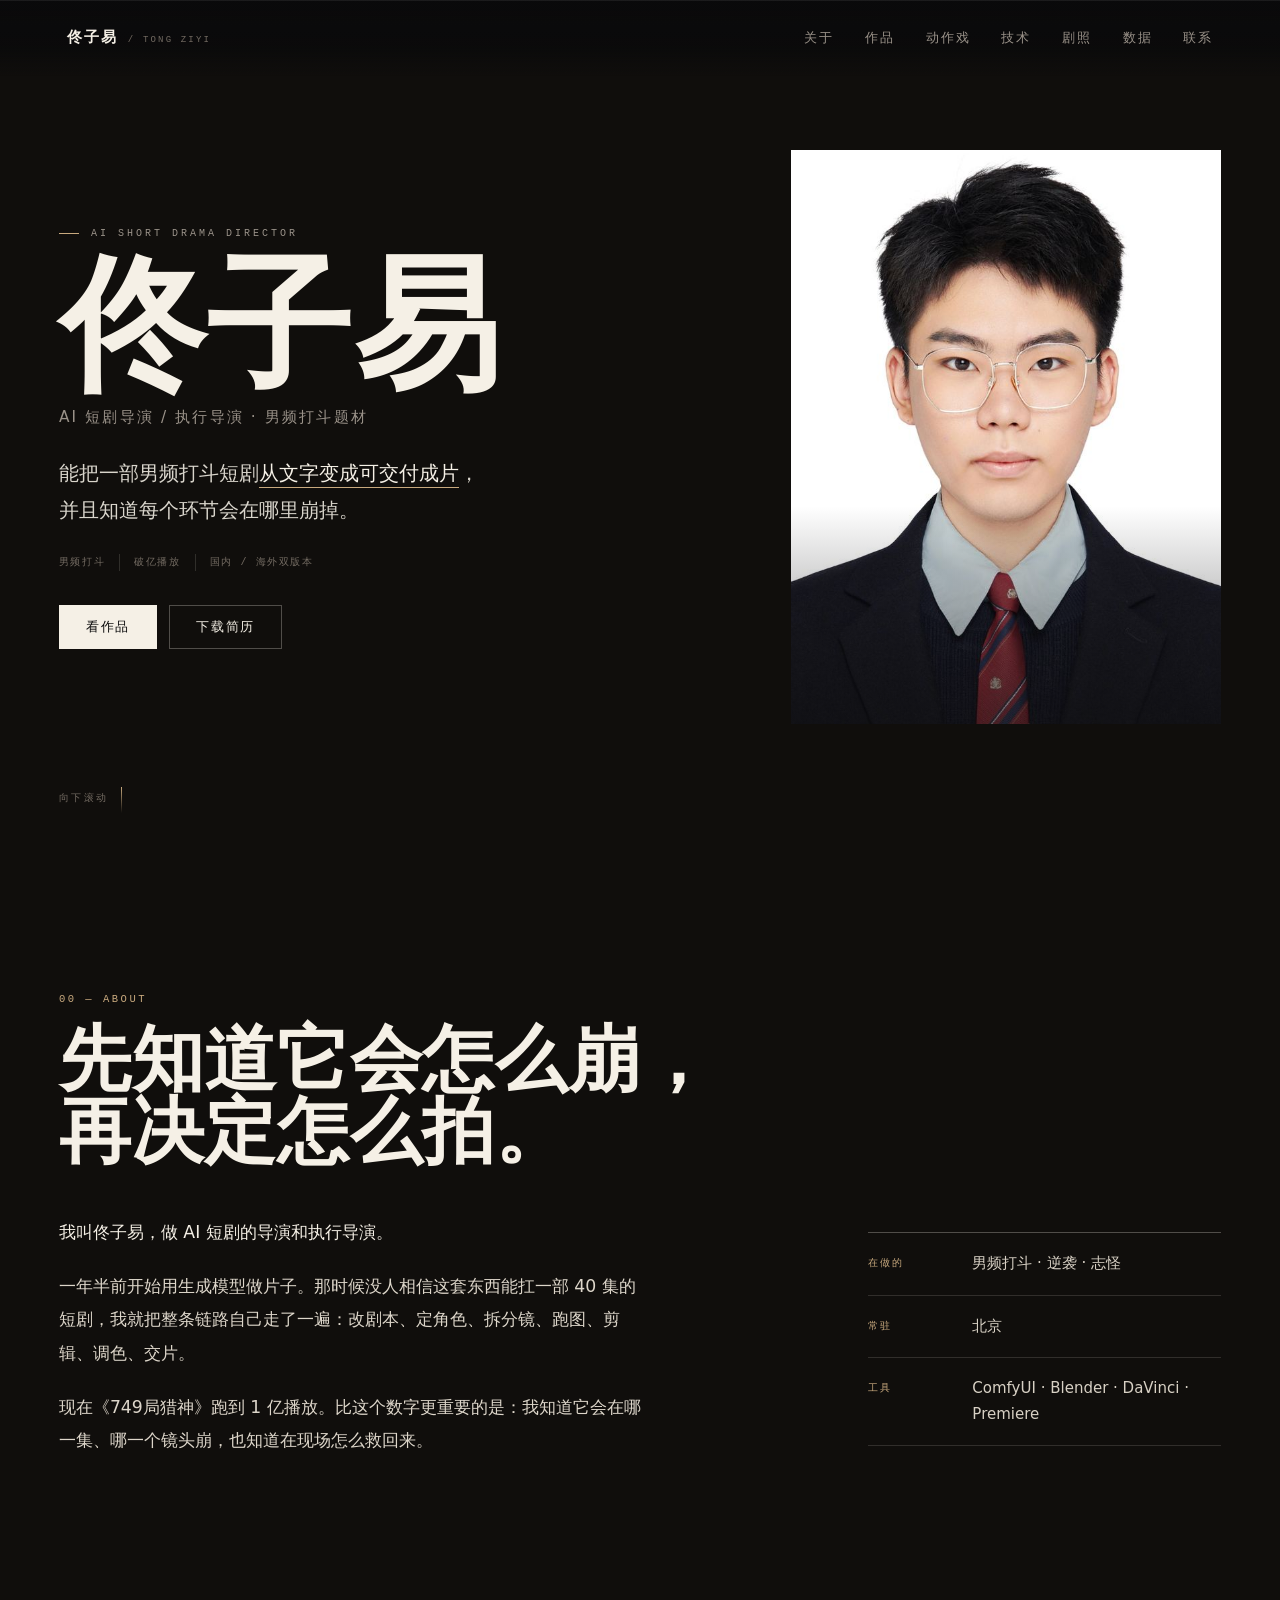
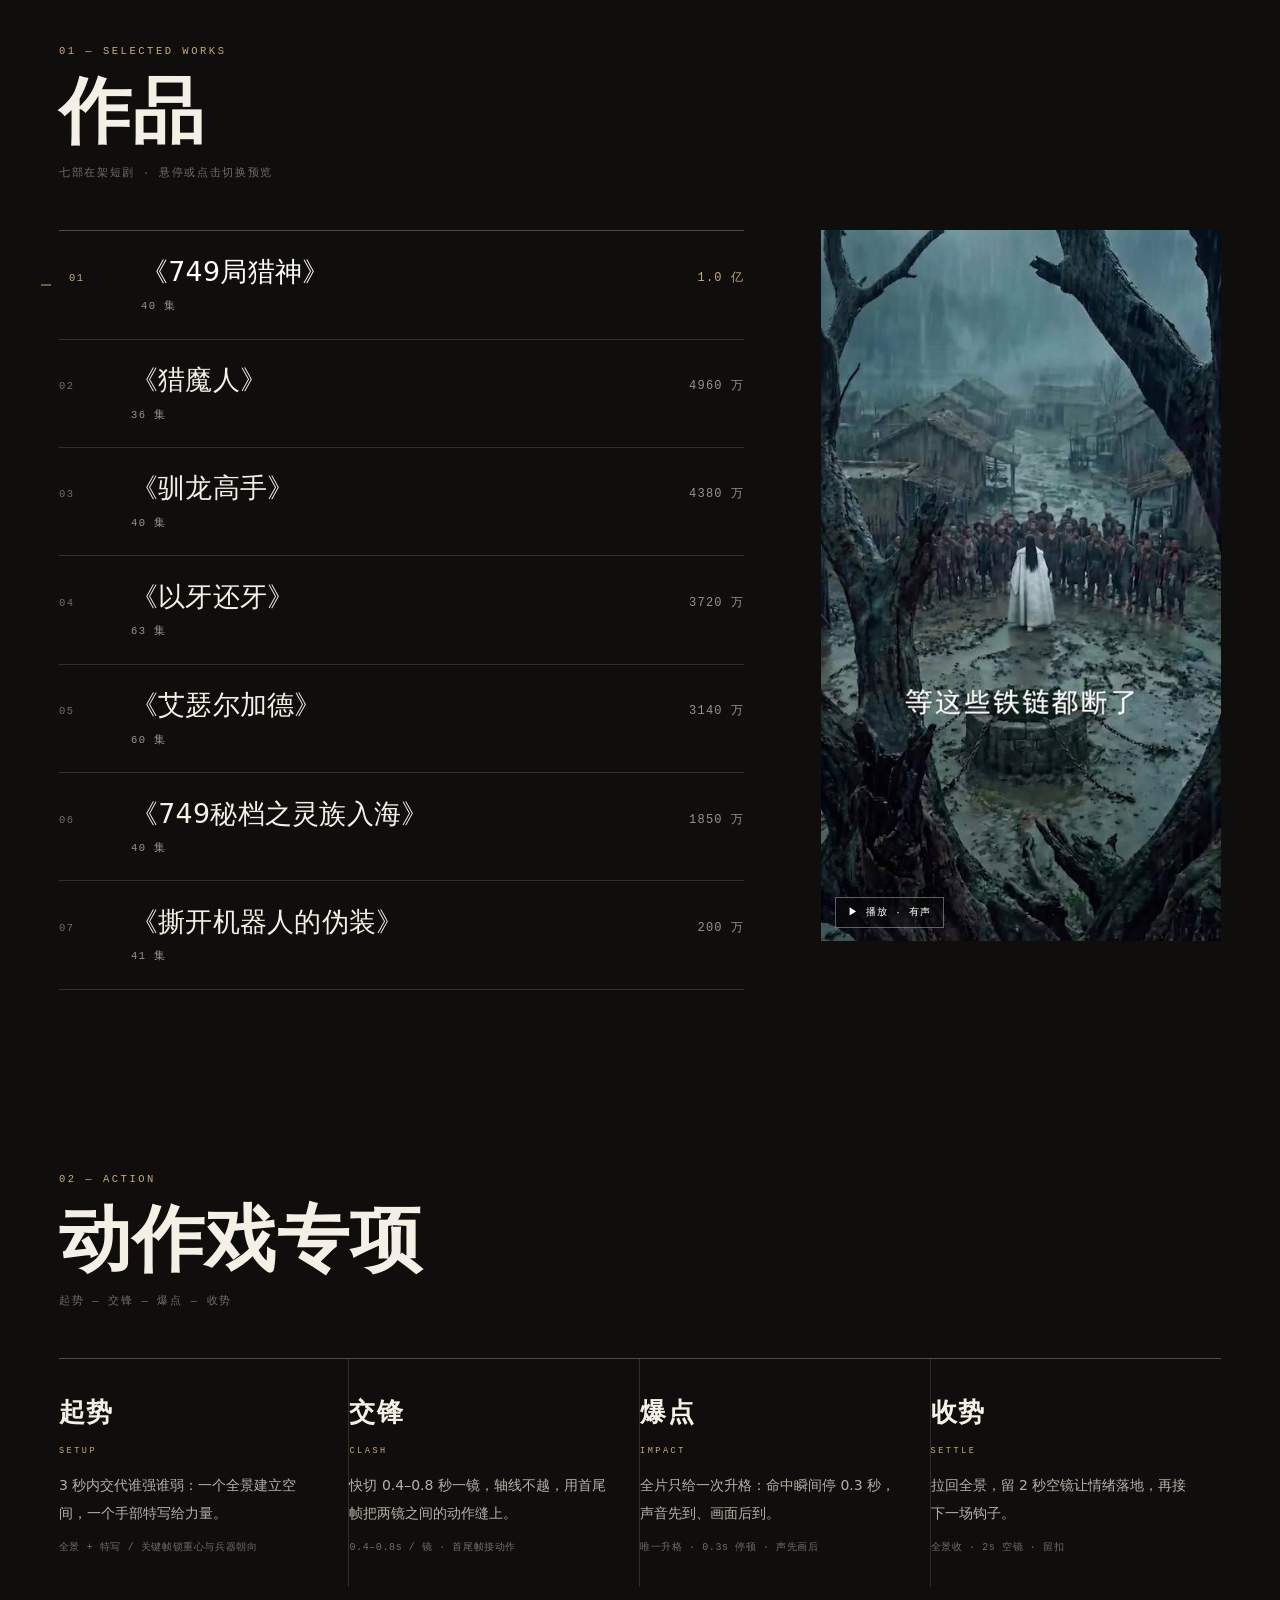
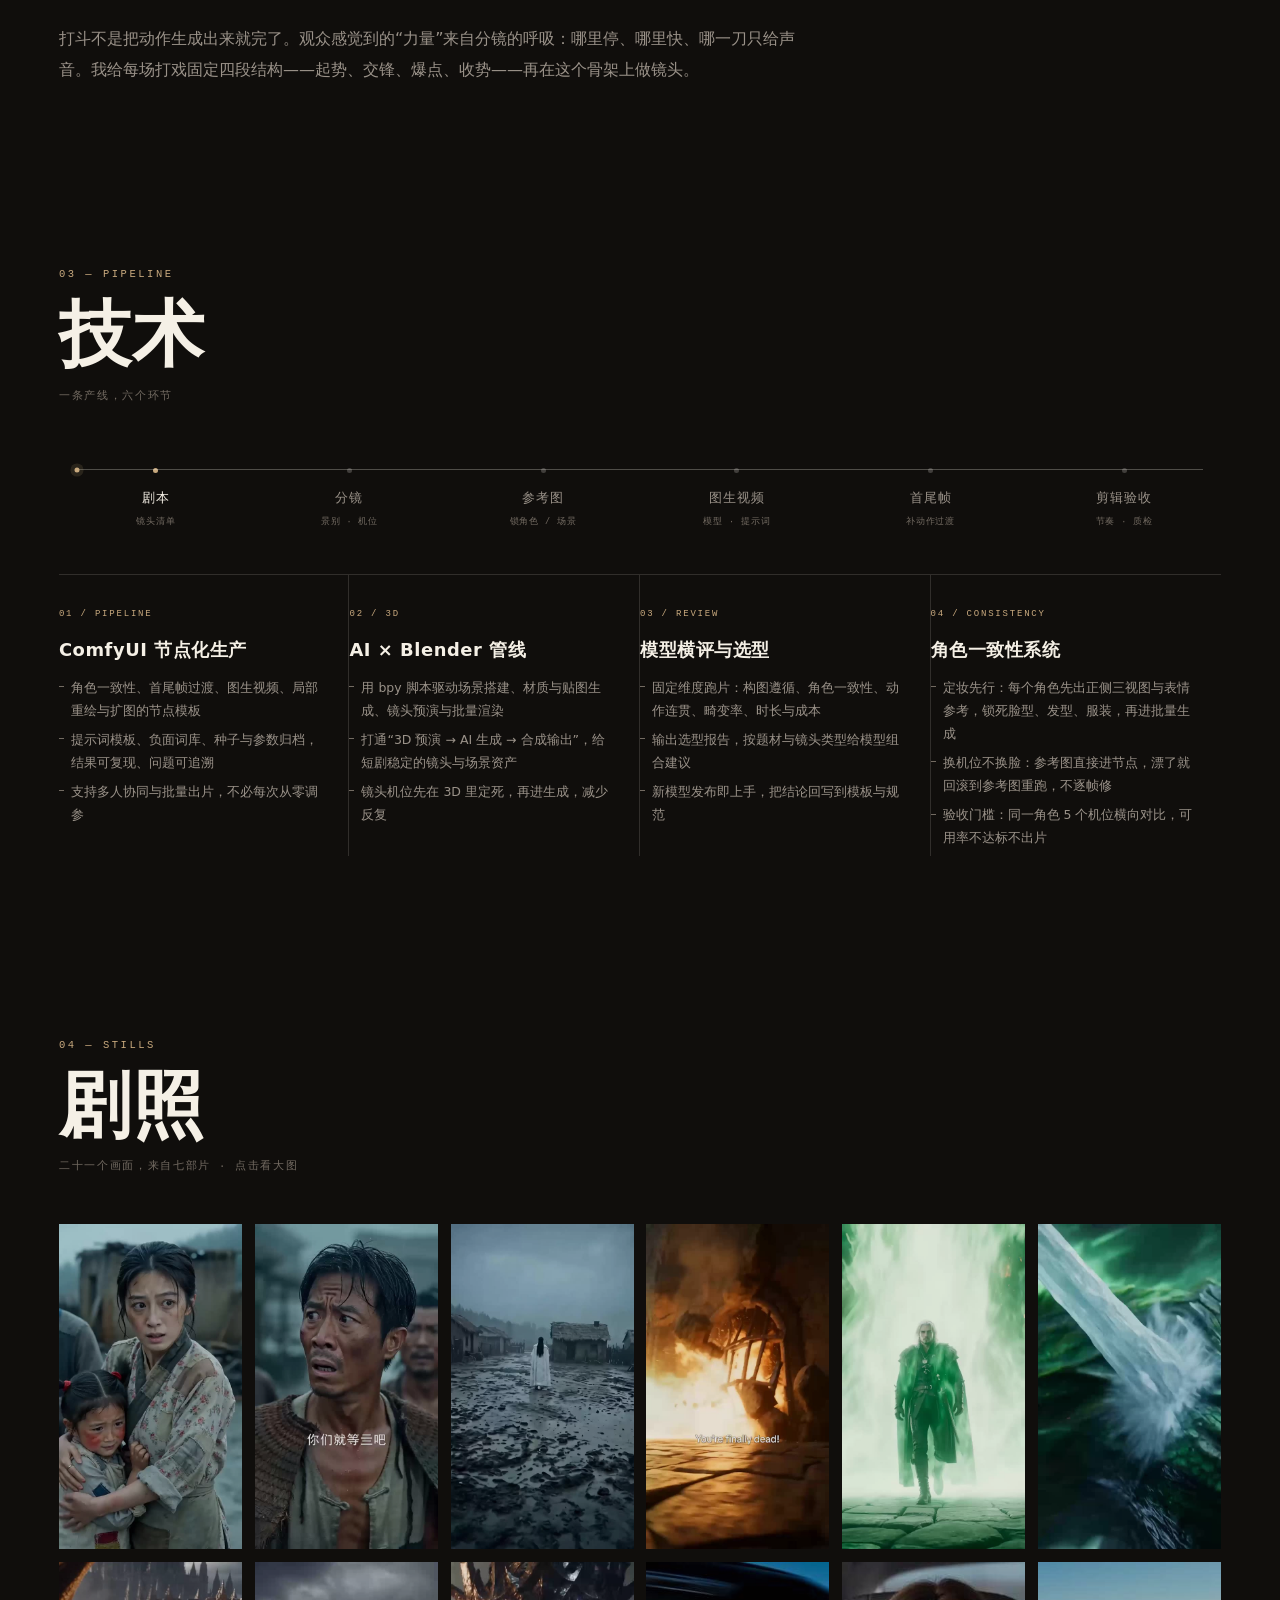
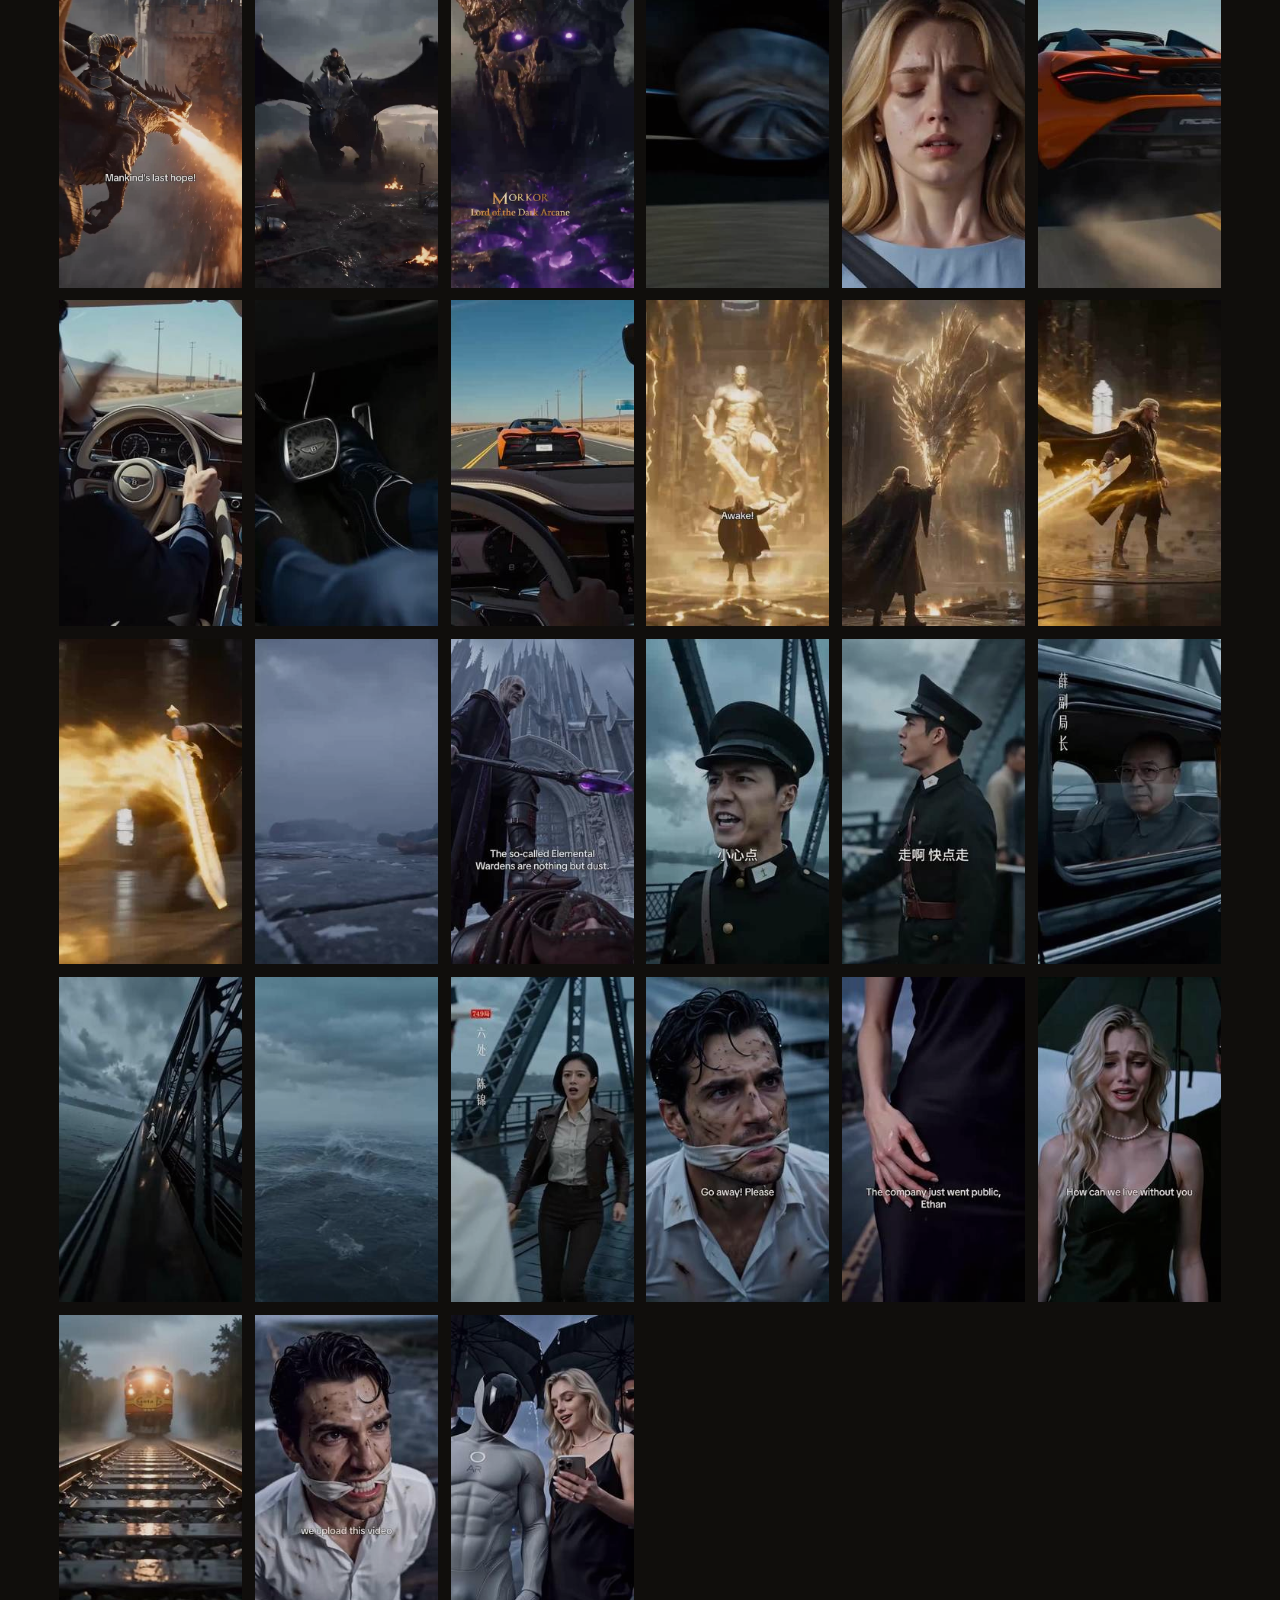
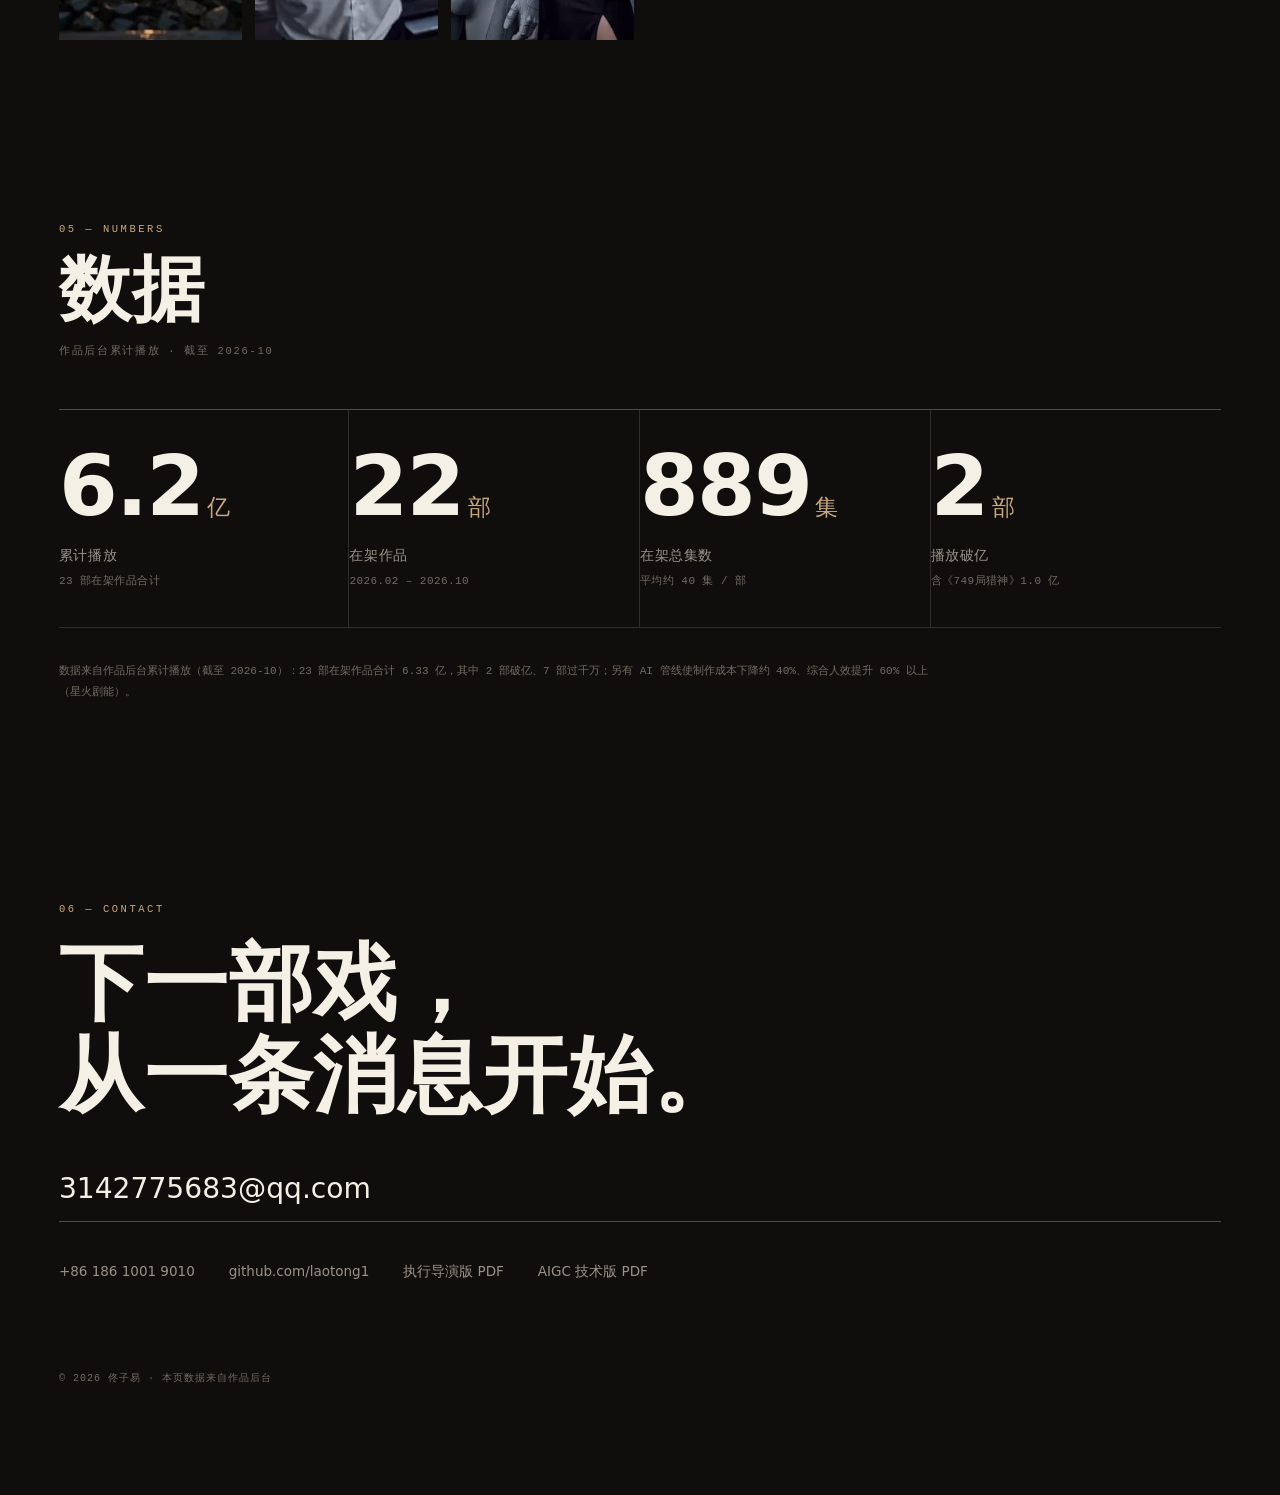
==== commit e3e8a6ec: "v10: 暖炭灰配色、整页满幅、2K 字号放大；新增关于/剧照两段；补四部播放数据" ====
--- a/index.html
+++ b/index.html
@@ -33,9 +33,11 @@
 <header class="bar">
   <a class="brand" href="#top">佟子易<span>/ TONG ZIYI</span></a>
   <nav class="nav">
+    <a href="#about">关于</a>
     <a href="#works">作品</a>
     <a href="#action">动作戏</a>
     <a href="#tech">技术</a>
+    <a href="#stills">剧照</a>
     <a href="#numbers">数据</a>
     <a href="#contact">联系</a>
   </nav>
@@ -61,6 +63,18 @@
       </figure>
     </div>
     <p class="hint"><span>向下滚动</span><i></i></p>
+  </section>
+
+
+  <section class="about" id="about">
+    <header class="sec-head">
+      <p class="sec-no" id="aboutKicker">00 — ABOUT</p>
+      <h2 id="aboutTitle">关于</h2>
+    </header>
+    <div class="about-body">
+      <div class="about-text" id="aboutText"></div>
+      <dl class="about-facts" id="aboutFacts"></dl>
+    </div>
   </section>
 
   <section class="works" id="works">
@@ -103,9 +117,19 @@
     <div class="tech-grid" id="techRow"></div>
   </section>
 
+
+  <section class="stills" id="stills">
+    <header class="sec-head">
+      <p class="sec-no">04 — STILLS</p>
+      <h2>剧照</h2>
+      <p class="sec-sub">二十一个画面，来自七部片 · 点击看大图</p>
+    </header>
+    <div class="stills-grid" id="stillsGrid"></div>
+  </section>
+
   <section class="numbers" id="numbers">
     <header class="sec-head">
-      <p class="sec-no">04 — NUMBERS</p>
+      <p class="sec-no">05 — NUMBERS</p>
       <h2>数据</h2>
       <p class="sec-sub">作品后台累计播放 · 截至 2026-10</p>
     </header>
@@ -114,7 +138,7 @@
   </section>
 
   <section class="contact" id="contact">
-    <p class="sec-no">05 — CONTACT</p>
+    <p class="sec-no">06 — CONTACT</p>
     <h2 class="contact-title">下一部戏，<br>从一条消息开始。</h2>
     <a class="mail" id="mailLink" href="#"></a>
     <div class="links" id="contactLinks"></div>
--- a/assets/css/style.css
+++ b/assets/css/style.css
@@ -264,3 +264,105 @@
   *,*::before,*::after{animation-duration:.001ms!important;transition-duration:.001ms!important}
   .js .reveal{opacity:1;transform:none}
 }
+
+/* =========================================================
+   v10：暖炭灰 + 满幅 + 大屏字号
+   ========================================================= */
+:root{
+  --bg:#100e0c;
+  --fg:#f5f0e6;
+  --muted:#9a9289;
+  --dim:#736b62;
+  --brass:#c8a97e;
+  --line:rgba(245,240,230,.14);
+  --line-2:rgba(245,240,230,.28);
+  --max:1680px;
+}
+
+/* 整页满幅：左右留白随视口收缩，不再固定大边距 */
+section{max-width:var(--max);padding:clamp(72px,10vh,132px) clamp(24px,4.6vw,88px)}
+.hero{padding-left:clamp(24px,4.6vw,88px);padding-right:clamp(24px,4.6vw,88px)}
+
+/* ---------- 关于 ---------- */
+.about-body{display:grid;grid-template-columns:minmax(0,1.35fr) minmax(240px,.65fr);gap:clamp(40px,6vw,110px);align-items:start}
+.about-text p{font-size:clamp(17px,1.35vw,22px);line-height:1.95;color:#ddd6ca;max-width:34em}
+.about-text p+p{margin-top:20px}
+.about-text p:first-child{color:var(--fg)}
+.about-facts{border-top:1px solid var(--line-2)}
+.about-facts > div{display:grid;grid-template-columns:88px 1fr;gap:16px;padding:18px 0;border-bottom:1px solid var(--line)}
+.about-facts dt{font-family:var(--mono);font-size:10px;letter-spacing:.2em;color:var(--brass);padding-top:4px}
+.about-facts dd{margin:0;font-size:15px;line-height:1.7;color:#d8d1c5}
+
+/* ---------- 剧照 ---------- */
+.stills-grid{
+  display:grid;grid-template-columns:repeat(6,1fr);gap:clamp(8px,1vw,16px)
+}
+.still{
+  margin:0;position:relative;aspect-ratio:9/16;overflow:hidden;cursor:zoom-in;background:#15130f
+}
+.still img{width:100%;height:100%;object-fit:cover;opacity:.9;transition:transform .9s var(--ease),opacity .5s}
+.still:hover img{transform:scale(1.05);opacity:1}
+.still figcaption{
+  position:absolute;left:0;right:0;bottom:0;padding:12px 12px 10px;
+  background:linear-gradient(180deg,transparent,rgba(16,14,12,.92));
+  transform:translateY(6px);opacity:0;transition:opacity .4s,transform .4s
+}
+.still:hover figcaption,.still:focus figcaption{opacity:1;transform:none}
+.still b{display:block;font-family:var(--mono);font-size:9px;letter-spacing:.16em;color:var(--brass)}
+.still span{display:block;font-size:11.5px;color:rgba(245,240,230,.78);margin-top:4px;line-height:1.5}
+
+/* ---------- 大屏（2K 及以上）整体放大一档 ---------- */
+@media (min-width:1800px){
+  body{font-size:17px}
+  :root{--max:1840px}
+  .row .no,.row .p{font-size:13px}
+  .row .m{font-size:12.5px}
+  .sec-no{font-size:12px}
+  .sec-sub{font-size:12px}
+  .kicker{font-size:11.5px}
+  .brand span{font-size:10px}
+  .nav a{font-size:14px}
+  .meta span{font-size:11.5px}
+  .btn{font-size:14px;height:48px;padding:0 30px}
+  .step-en{font-size:10px}
+  .step-text{font-size:15.5px}
+  .step-detail{font-size:11.5px}
+  .mono-label{font-size:10.5px}
+  .tech-card li{font-size:14px}
+  .pipe-node b{font-size:14px}
+  .pipe-node em{font-size:10px}
+  .stat-l{font-size:15.5px}
+  .stat-s{font-size:12.5px}
+  .note{font-size:12.5px}
+  .about-facts dt{font-size:11.5px}
+  .about-facts dd{font-size:16.5px}
+  .links a{font-size:15px}
+  .foot{font-size:11.5px}
+  .still b{font-size:10px}
+  .still span{font-size:13px}
+  .preview-play{font-size:11px;padding:10px 14px}
+}
+
+@media (max-width:1200px){
+  .stills-grid{grid-template-columns:repeat(4,1fr)}
+}
+@media (max-width:980px){
+  .about-body{grid-template-columns:1fr;gap:26px}
+  .about-text p{font-size:16px}
+  .stills-grid{grid-template-columns:repeat(3,1fr)}
+}
+
+/* 整页满幅：不再固定内容宽度 */
+section{max-width:none}
+.hero-inner,.hint{max-width:none}
+.hero-inner{grid-template-columns:minmax(0,1.05fr) minmax(320px,.95fr)}
+
+@media (min-width:1800px){
+  section{padding-left:clamp(48px,4.4vw,150px);padding-right:clamp(48px,4.4vw,150px)}
+  .hero{padding-left:clamp(48px,4.4vw,150px);padding-right:clamp(48px,4.4vw,150px)}
+  .stills-grid{grid-template-columns:repeat(8,1fr)}
+  .works-body{grid-template-columns:minmax(0,1fr) minmax(360px,460px)}
+  .row .t{font-size:clamp(26px,1.9vw,40px)}
+  .preview-media{max-height:none}
+  .about-body{grid-template-columns:minmax(0,1.2fr) minmax(300px,.5fr)}
+}
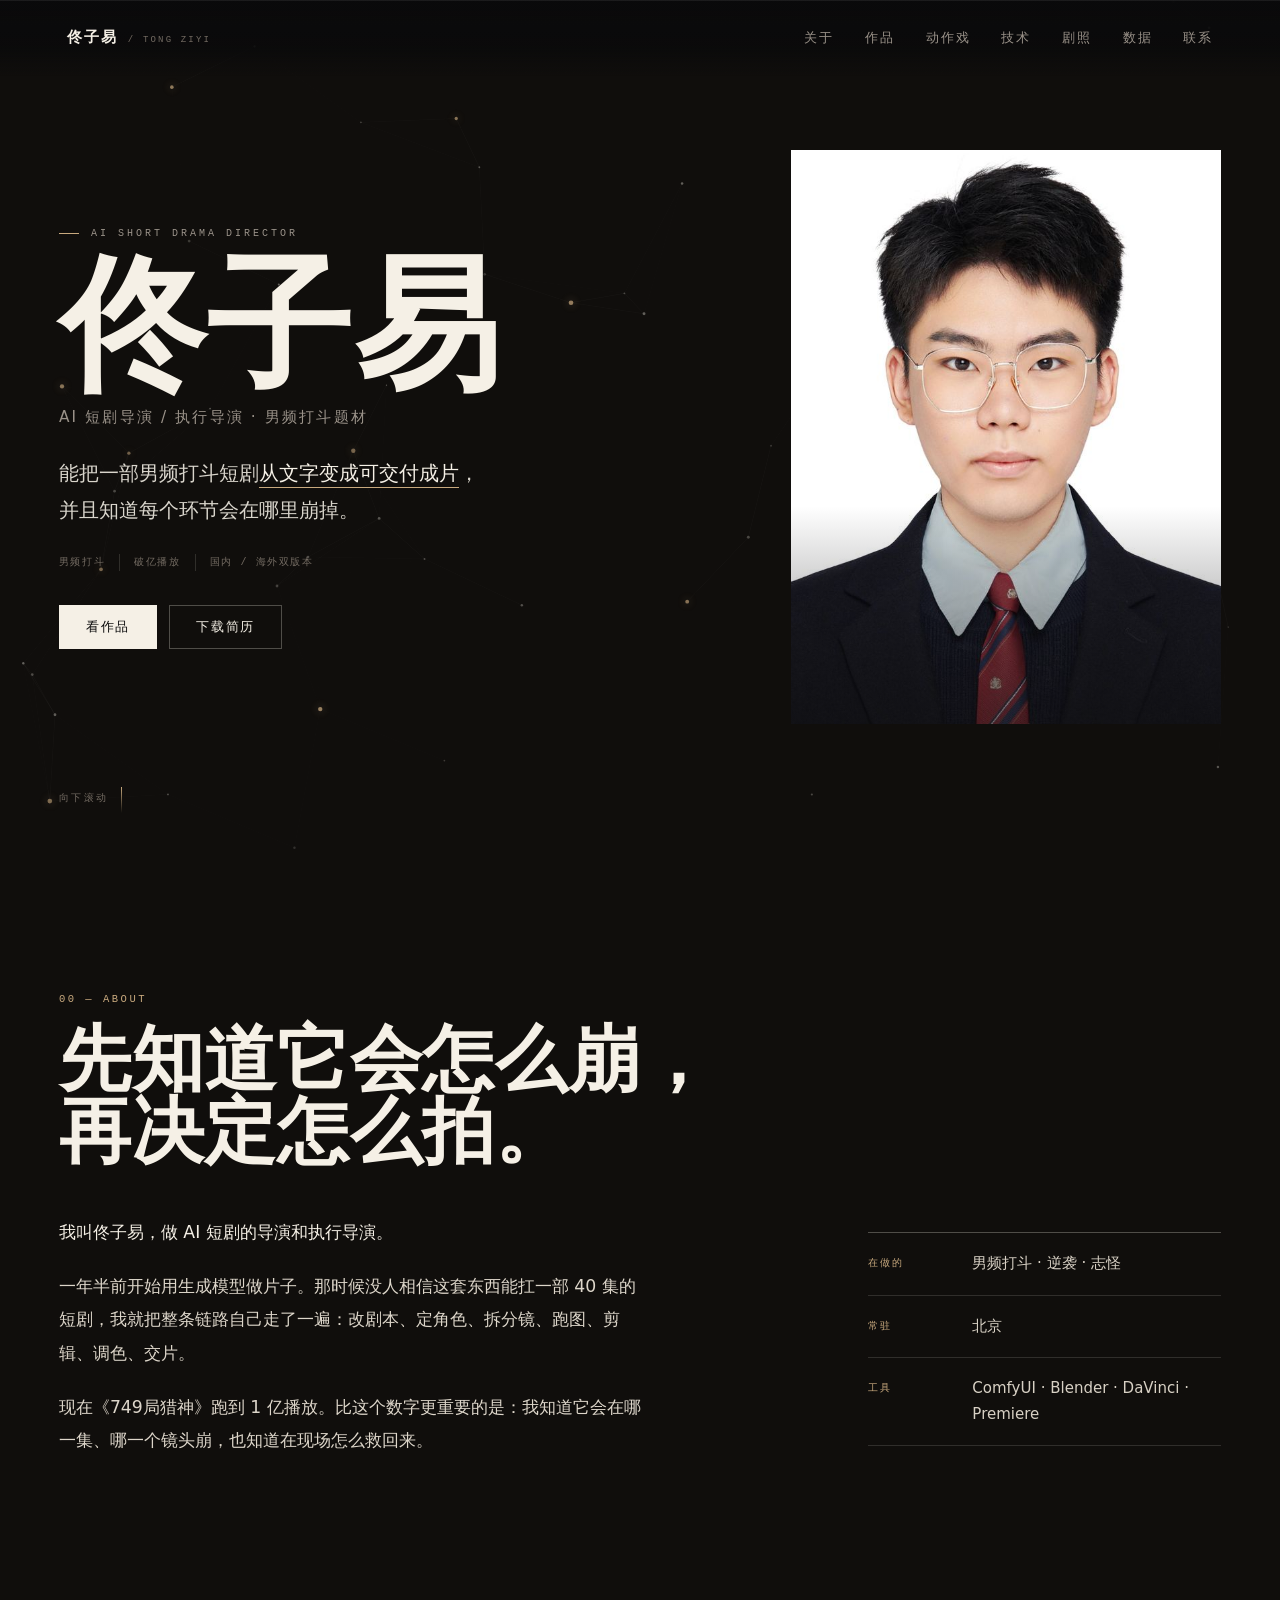
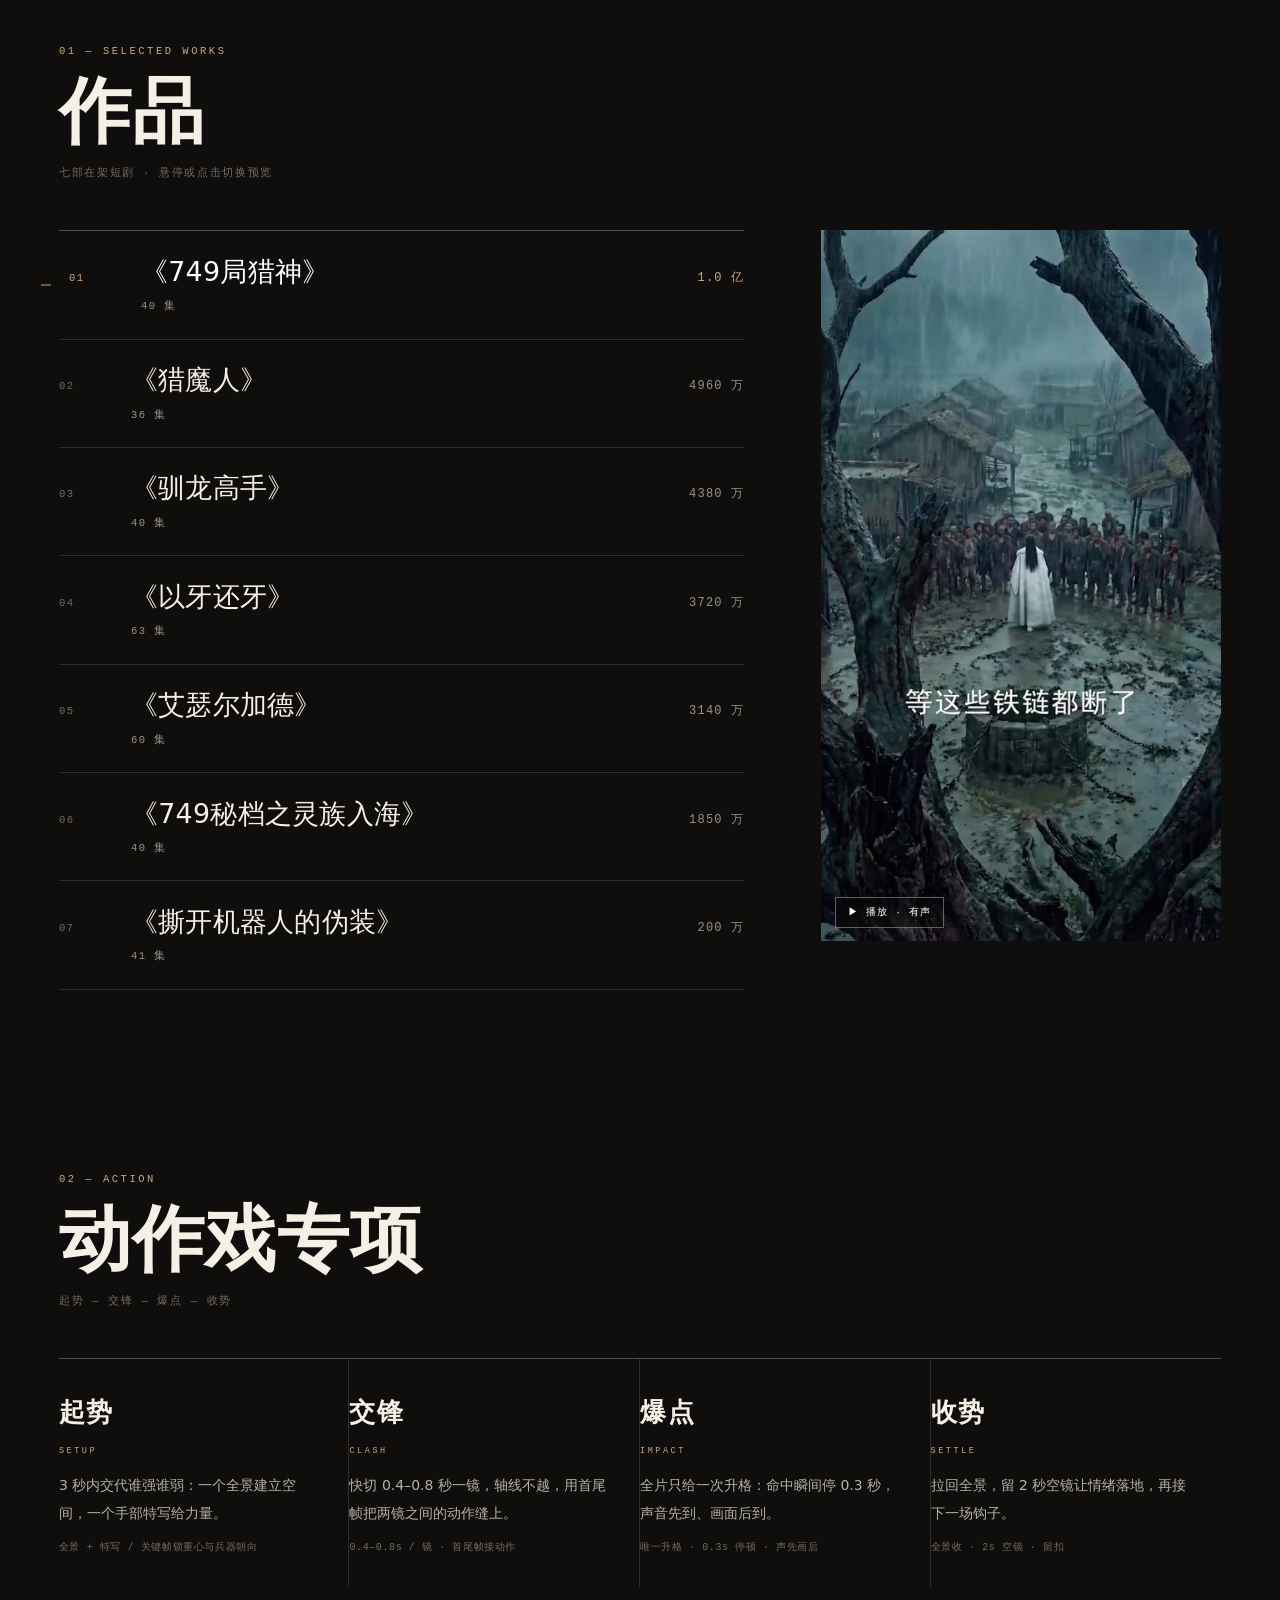
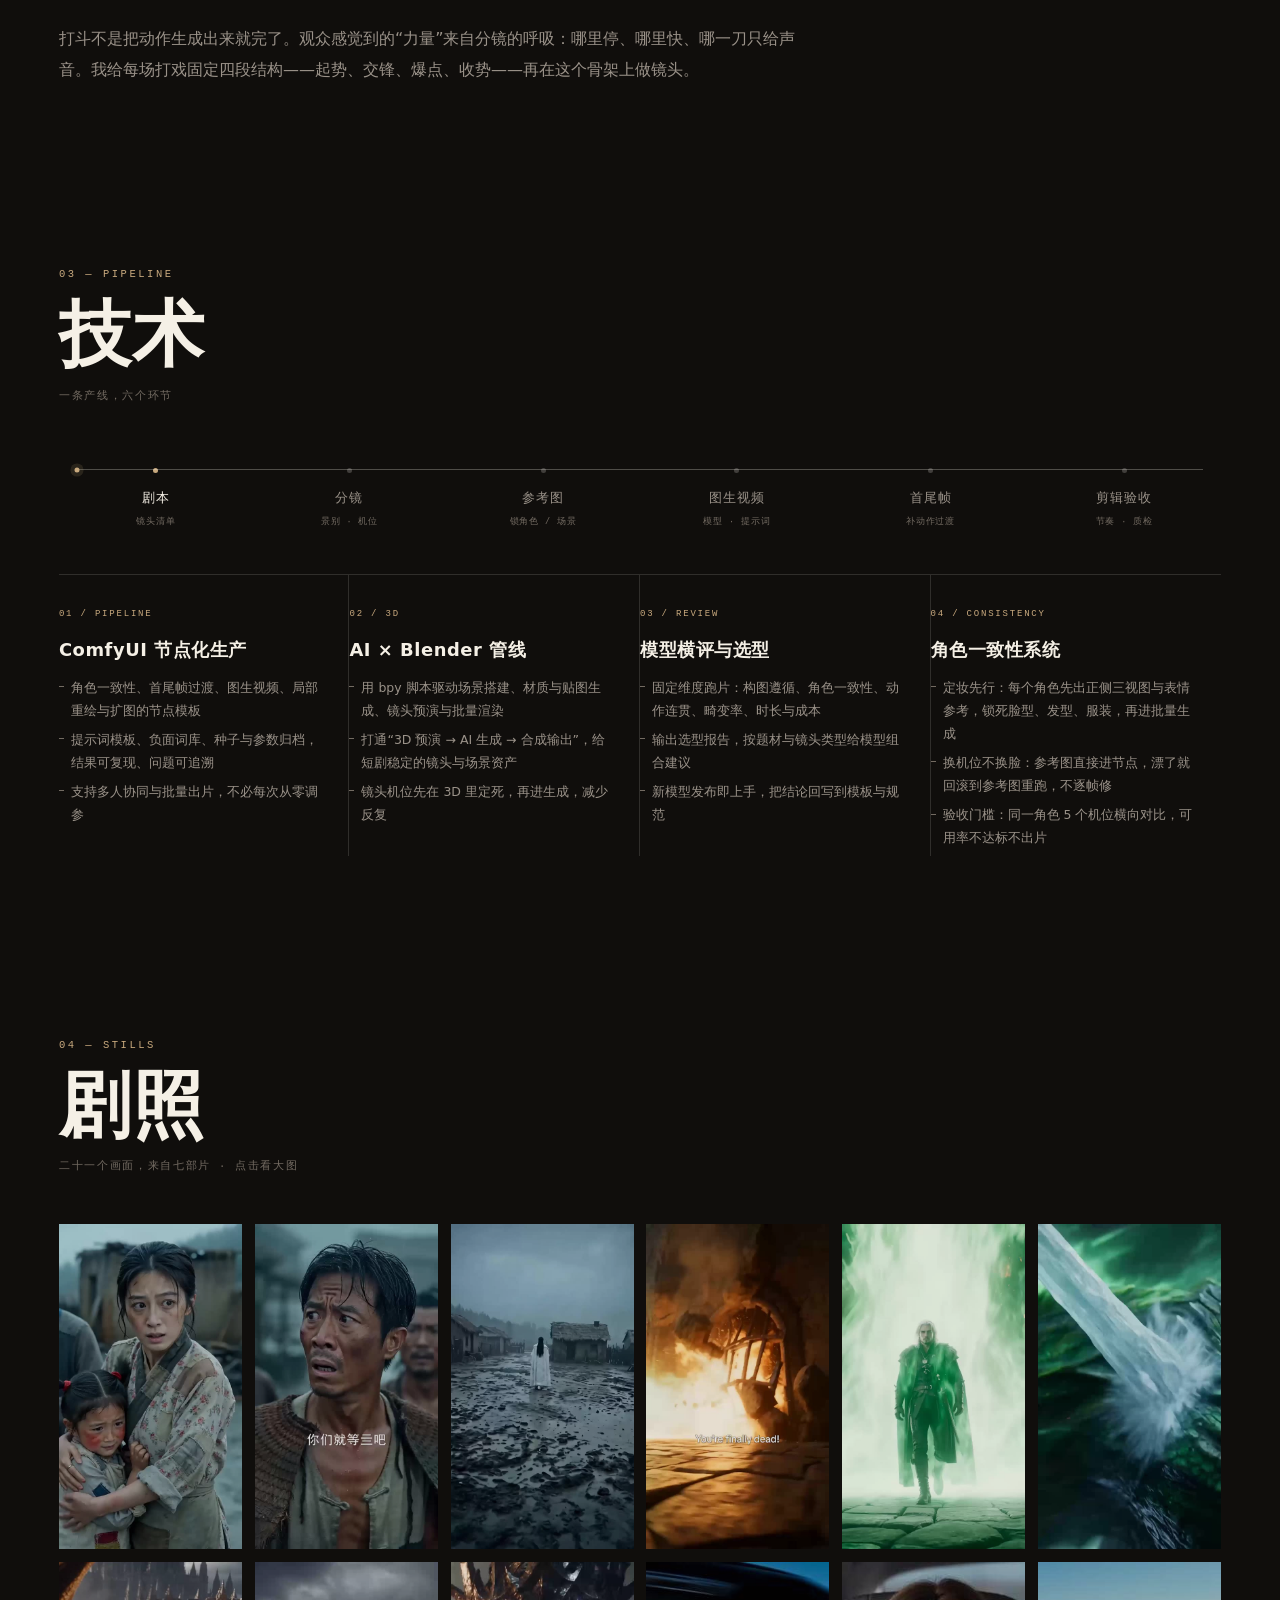
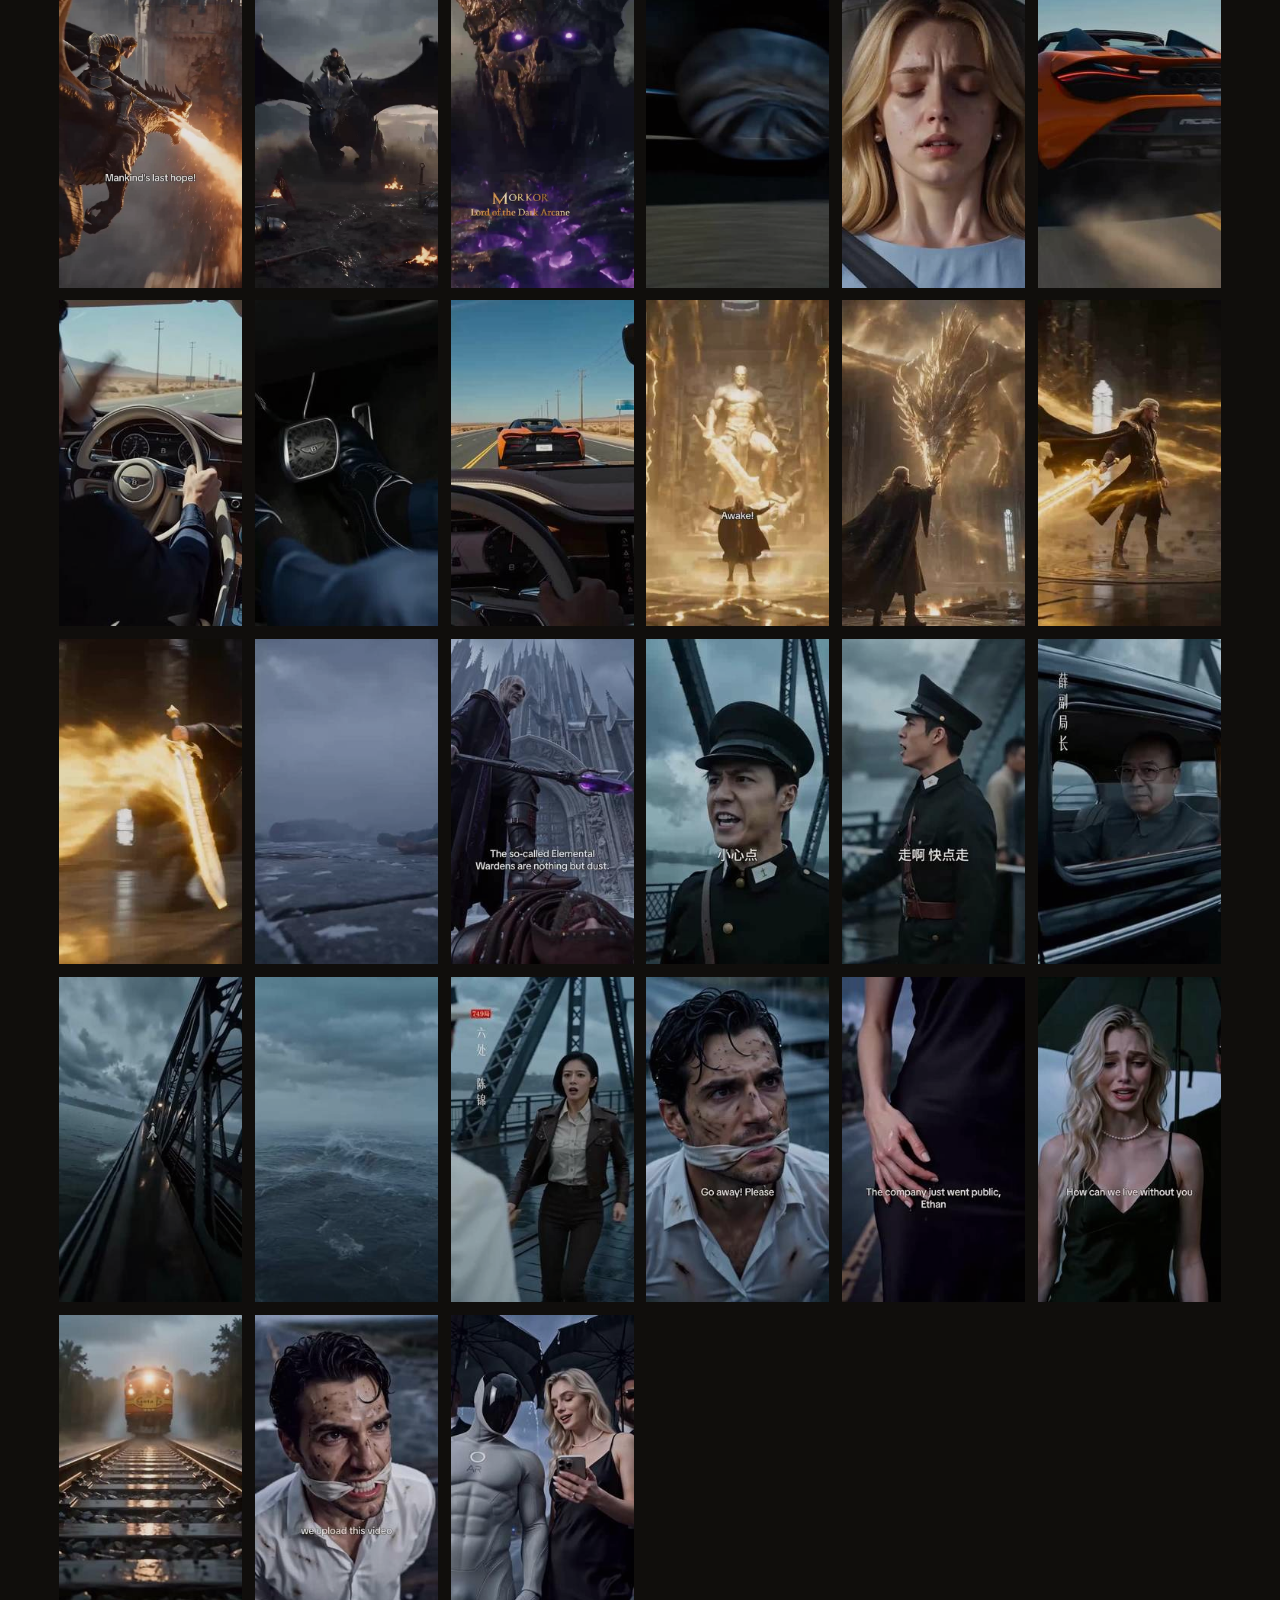
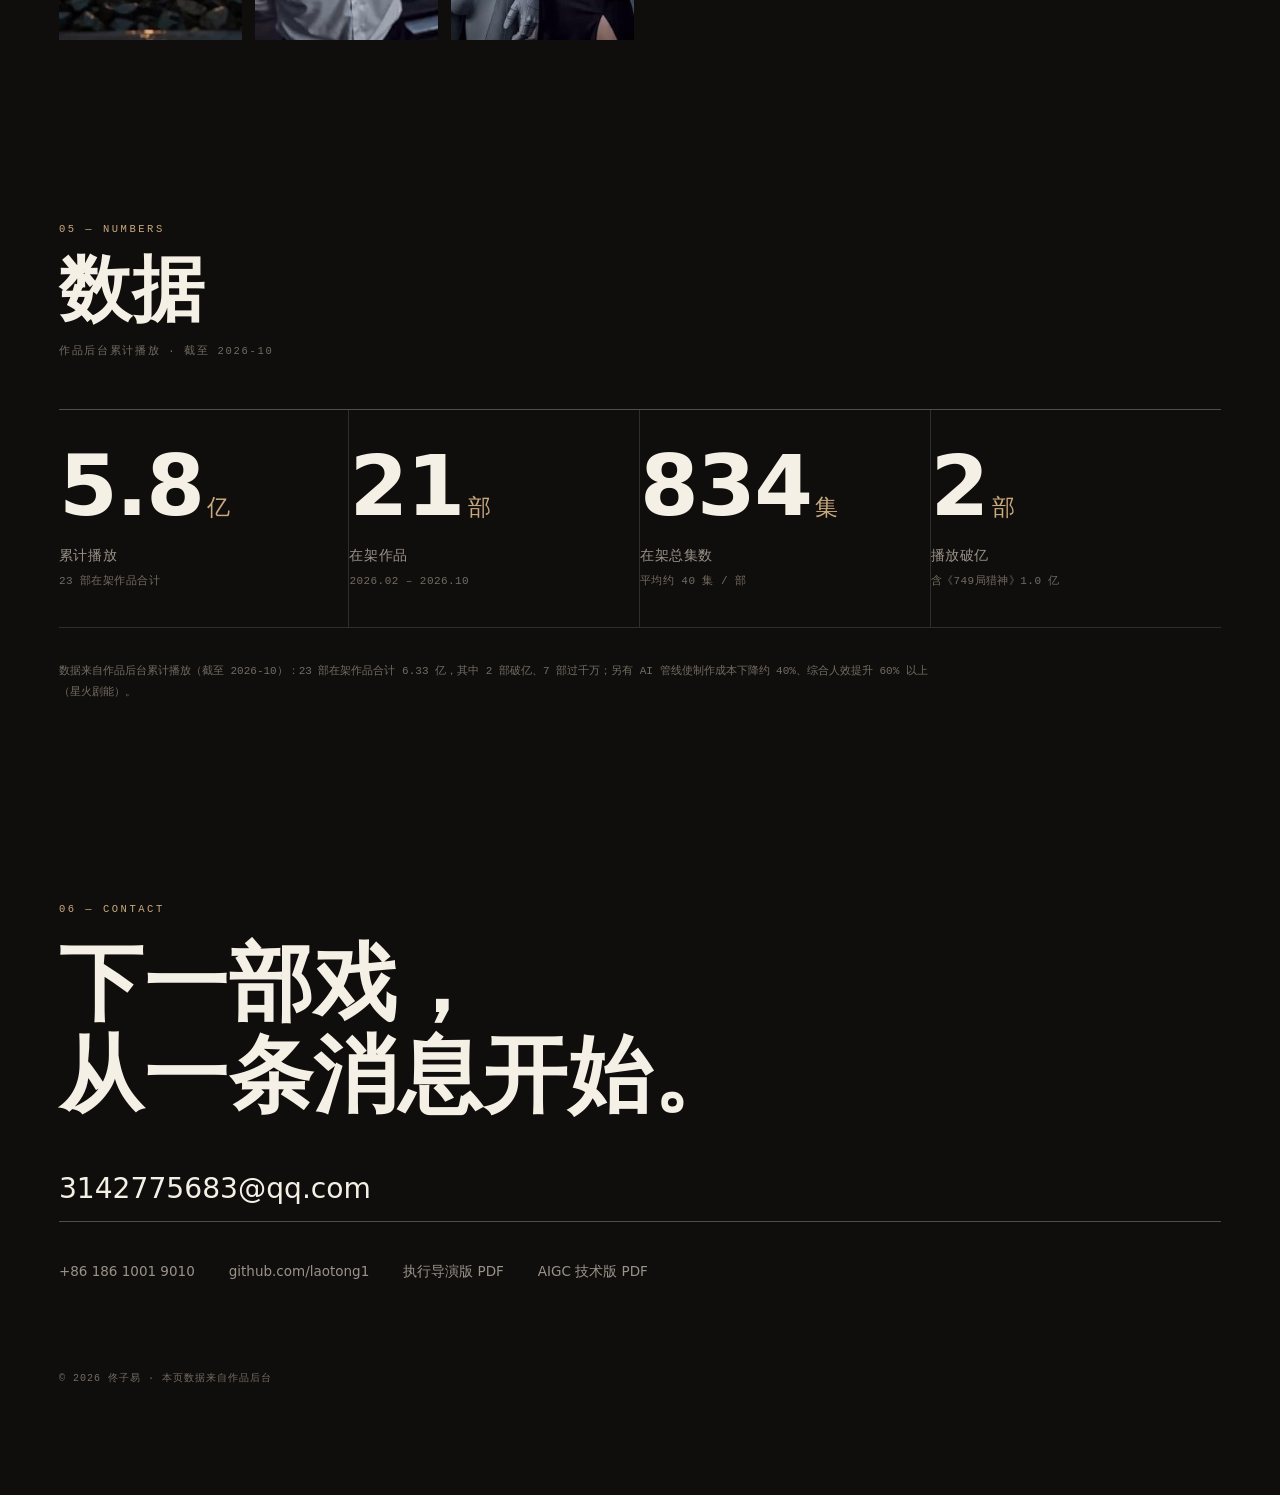
==== commit f7f8e8e5: "bg: 重新加入极淡粒子层；手机端加肖像/关于/计数，配色统一为暖炭" ====
--- a/index.html
+++ b/index.html
@@ -27,6 +27,8 @@
 <link rel="stylesheet" href="assets/css/style.css">
 </head>
 <body>
+
+<canvas id="particles" aria-hidden="true"></canvas>
 
 <div class="progress" aria-hidden="true"><i id="progressFill"></i></div>
 
@@ -158,5 +160,6 @@
 
 <script src="assets/js/content.js"></script>
 <script src="assets/js/main.js"></script>
+<script src="assets/js/particles.js"></script>
 </body>
 </html>
--- a/assets/css/style.css
+++ b/assets/css/style.css
@@ -366,3 +366,13 @@
   .preview-media{max-height:none}
   .about-body{grid-template-columns:minmax(0,1.2fr) minmax(300px,.5fr)}
 }
+
+/* 背景粒子 */
+#particles{
+  position:fixed;inset:0;z-index:0;width:100%;height:100%;
+  pointer-events:none;display:block;opacity:.85
+}
+main,.bar,.progress{position:relative;z-index:2}
+.bar{position:fixed;z-index:50}
+.progress{position:fixed;z-index:60}
+@media (max-width:760px){ #particles{display:none} }
